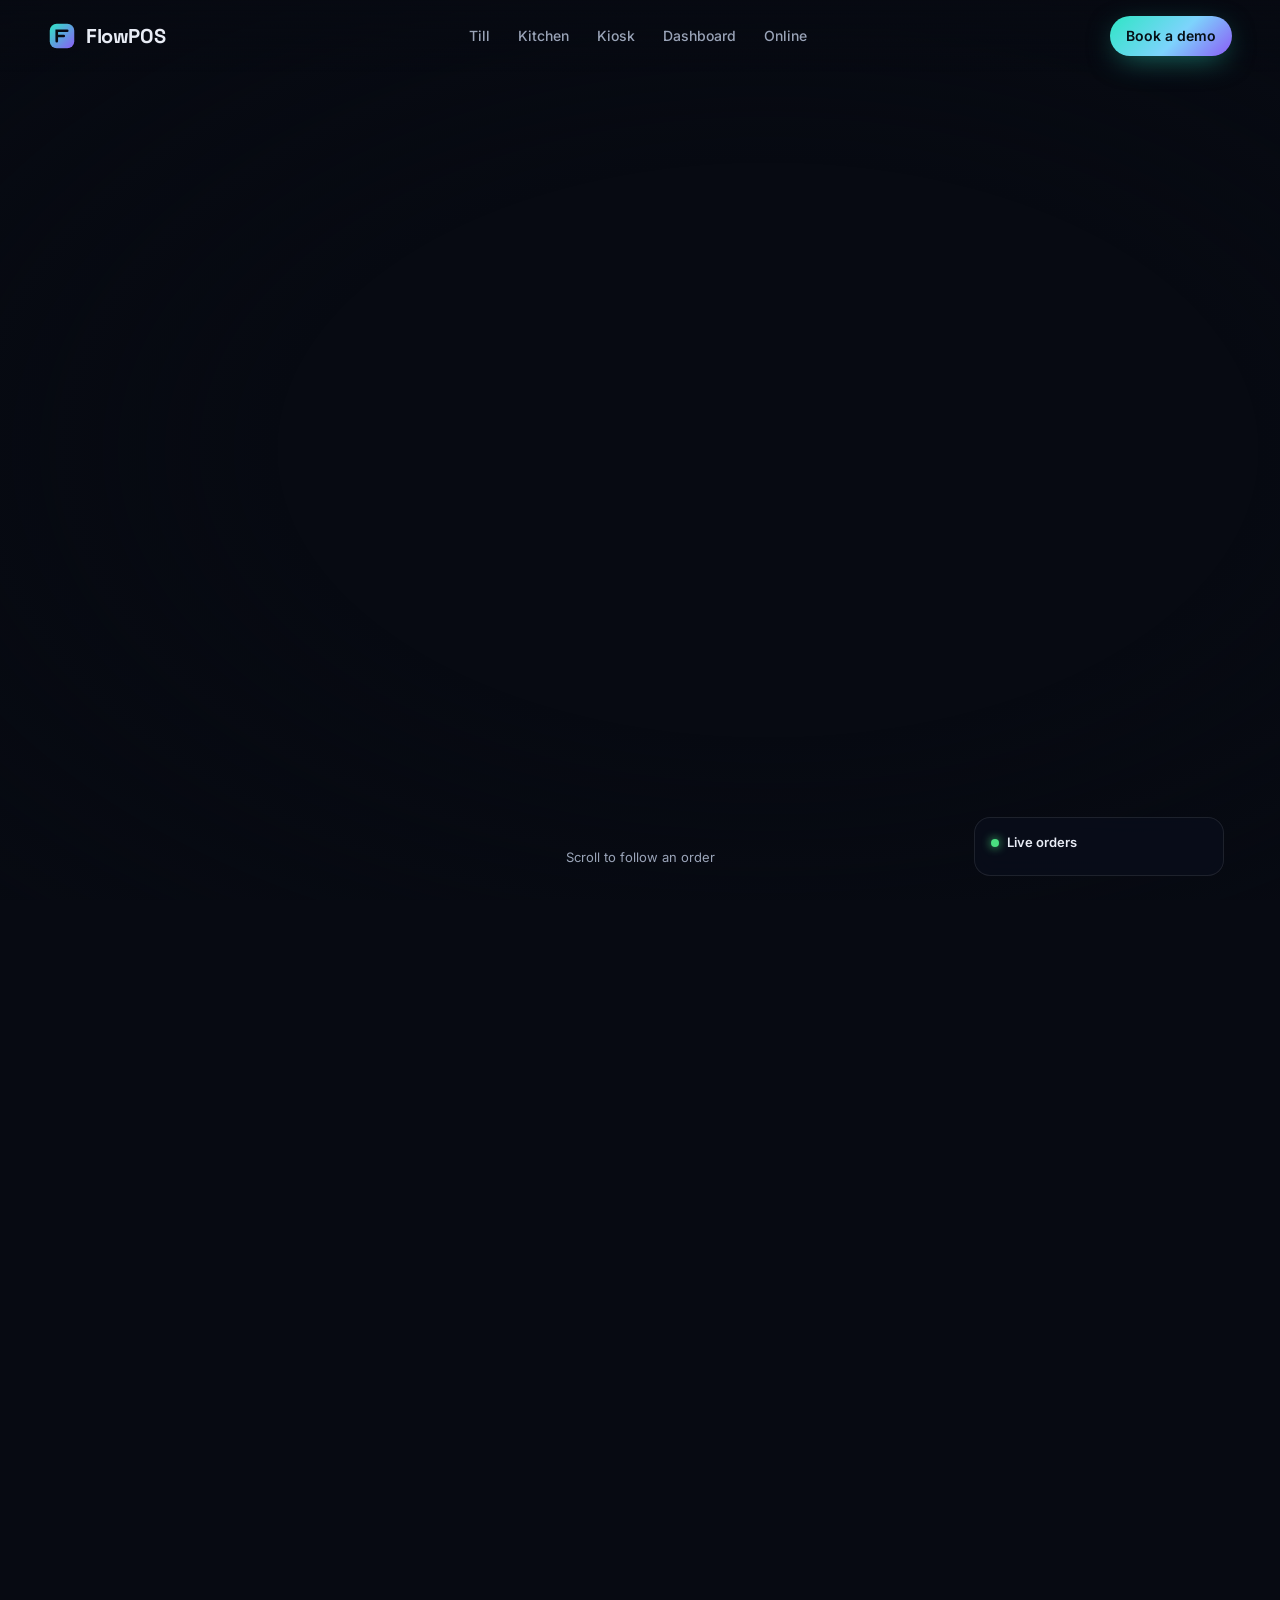
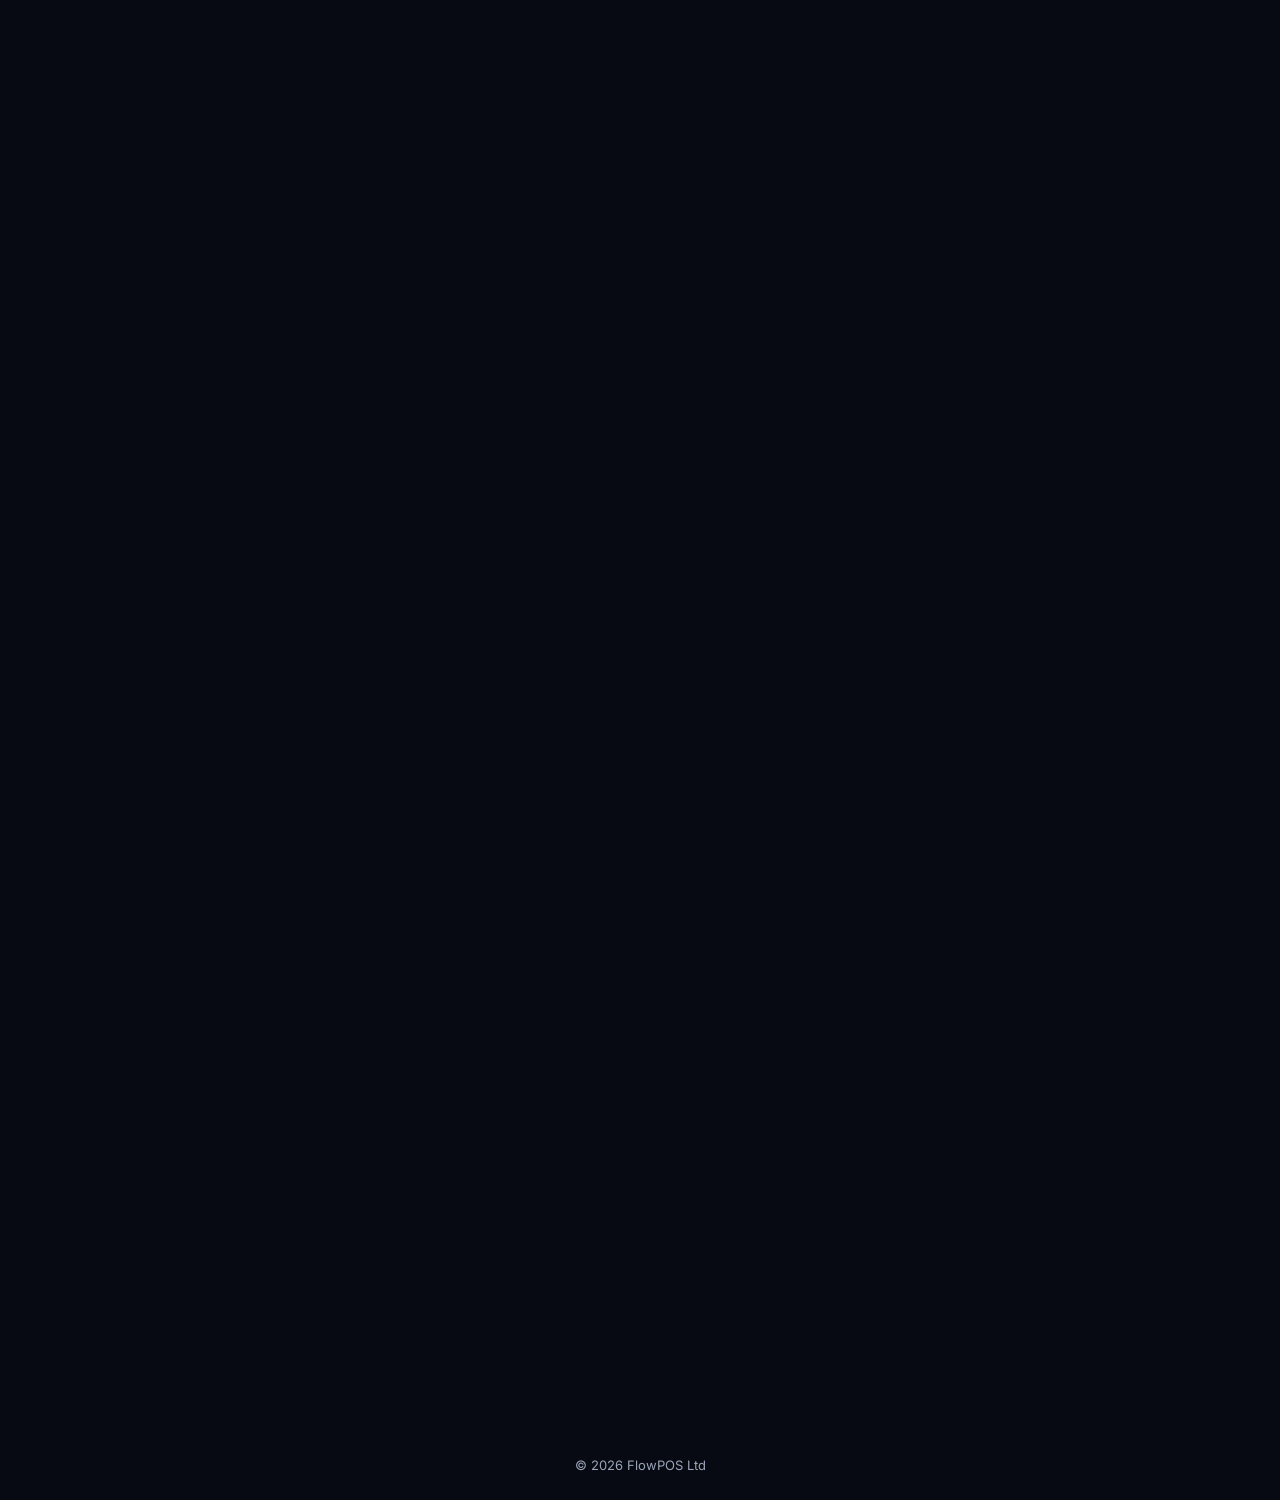
==== index.html @ fb699393 "Add 3D landing page showing how FlowPOS connects till, kitchen, kiosk, dashboard and online store Co" ====
<!doctype html>
<html lang="en">
<head>
  <meta charset="utf-8" />
  <meta name="viewport" content="width=device-width, initial-scale=1" />
  <title>FlowPOS — One system for your whole business</title>
  <meta name="description" content="FlowPOS connects your till, card reader, kitchen screen, self-order kiosk, online store and dashboard — all live, all in one place." />
  <meta name="theme-color" content="#070a12" />
  <link rel="preconnect" href="https://fonts.googleapis.com" />
  <link rel="preconnect" href="https://fonts.gstatic.com" crossorigin />
  <link href="https://fonts.googleapis.com/css2?family=Inter:wght@400;500;600;700&family=Space+Grotesk:wght@500;600;700&display=swap" rel="stylesheet" />
  <link rel="stylesheet" href="styles.css" />
  <script type="importmap">
    { "imports": { "three": "./vendor/three.module.min.js" } }
  </script>
</head>
<body>
  <canvas id="scene" aria-hidden="true"></canvas>
  <div class="vignette" aria-hidden="true"></div>

  <header class="nav">
    <a class="brand" href="#top" aria-label="FlowPOS home">
      <svg viewBox="0 0 32 32" width="28" height="28" aria-hidden="true">
        <defs>
          <linearGradient id="lg" x1="0" y1="0" x2="1" y2="1">
            <stop offset="0" stop-color="#2ee6c5" /><stop offset="1" stop-color="#8b5cf6" />
          </linearGradient>
        </defs>
        <rect x="2" y="2" width="28" height="28" rx="8" fill="url(#lg)" />
        <path d="M10 22V10h12M10 16h8" stroke="#070a12" stroke-width="3" stroke-linecap="round" fill="none" />
      </svg>
      <span>FlowPOS</span>
    </a>
    <nav class="links" aria-label="Main">
      <a href="#till">Till</a>
      <a href="#kitchen">Kitchen</a>
      <a href="#kiosk">Kiosk</a>
      <a href="#dashboard">Dashboard</a>
      <a href="#online">Online</a>
    </nav>
    <a class="btn btn-small" href="#contact">Book a demo</a>
  </header>

  <nav class="dots" aria-label="Sections"></nav>

  <main id="top">
    <section class="panel hero" data-shot="hero" data-label="Overview">
      <div class="card bare">
        <p class="eyebrow">Point of sale · Kitchen · Kiosk · Online</p>
        <h1>One system.<br /><span class="grad">Every till, kitchen and checkout.</span></h1>
        <p class="lead">FlowPOS links your till, card reader, kitchen screen, self-order kiosk, online store and dashboard. An order placed anywhere shows up everywhere — live.</p>
        <div class="actions">
          <a class="btn" href="#contact">Book a demo</a>
          <a class="btn btn-ghost" href="#till">See how it works ↓</a>
        </div>
      </div>
      <p class="scroll-hint" aria-hidden="true">Scroll to follow an order</p>
    </section>

    <section class="panel" id="till" data-shot="till" data-label="Till">
      <div class="card">
        <p class="step"><span>01</span> Till &amp; card reader</p>
        <h2>Take orders and payments in seconds</h2>
        <p>Staff tap items, seat the order on a table and take payment on the linked card reader. One tap sends it to the kitchen.</p>
        <ul>
          <li>Fast, touch-first till screen</li>
          <li>Tables and sections for each location</li>
          <li>Card payments on a connected terminal</li>
        </ul>
      </div>
    </section>

    <section class="panel" id="kitchen" data-shot="kds" data-label="Kitchen">
      <div class="card">
        <p class="step"><span>02</span> Kitchen display</p>
        <h2>Orders land in the kitchen instantly</h2>
        <p>Every order — from the till, the kiosk or your website — appears on the kitchen screen in real time, with a timer so nothing is forgotten.</p>
        <ul>
          <li>One queue for every channel</li>
          <li>Colour timers show what is waiting too long</li>
          <li>Guaranteed delivery: screens catch up after Wi‑Fi drops</li>
        </ul>
      </div>
    </section>

    <section class="panel" id="kiosk" data-shot="kiosk" data-label="Kiosk">
      <div class="card">
        <p class="step"><span>03</span> Self-order kiosk</p>
        <h2>Let customers order for themselves</h2>
        <p>Shorter queues and bigger baskets. The kiosk uses the same menu, prices and stock as your till — change it once, it updates everywhere.</p>
        <ul>
          <li>Same products as the till</li>
          <li>Customers pay at the kiosk</li>
          <li>Orders go straight to the kitchen</li>
        </ul>
      </div>
    </section>

    <section class="panel" id="dashboard" data-shot="dashboard" data-label="Dashboard">
      <div class="card">
        <p class="step"><span>04</span> Business dashboard</p>
        <h2>See your business live, from anywhere</h2>
        <p>Sales, orders and payments update the moment they happen. Manage products, stock, customers and staff for every location in one place.</p>
        <ul>
          <li>Live sales and orders</li>
          <li>Products, inventory and customers</li>
          <li>Many locations, roles and permissions</li>
        </ul>
      </div>
    </section>

    <section class="panel" id="online" data-shot="store" data-label="Online">
      <div class="card">
        <p class="step"><span>05</span> Online store</p>
        <h2>Sell online with the same menu and stock</h2>
        <p>Launch your own branded storefront. Online orders flow into the same kitchen and dashboard as in-store sales — no extra tablets, no copying orders.</p>
        <ul>
          <li>Your brand, your theme</li>
          <li>Shared products, stock and customers</li>
          <li>Order online, collect or deliver</li>
        </ul>
      </div>
    </section>

    <section class="panel cta" id="contact" data-shot="cta" data-label="Get started">
      <div class="card bare center">
        <h2>Run your whole business<br /><span class="grad">from one place.</span></h2>
        <p class="lead">Till, kitchen, kiosk, online and reporting — connected from day one.</p>
        <div class="actions center">
          <a class="btn" href="mailto:hello@flowpos.co.uk?subject=FlowPOS%20demo">Book a demo</a>
          <a class="btn btn-ghost" href="#top">Back to top ↑</a>
        </div>
      </div>
      <footer class="footer">© <span id="year"></span> FlowPOS Ltd</footer>
    </section>
  </main>

  <aside class="live" aria-hidden="true">
    <p class="live-title"><i></i> Live orders</p>
    <ul id="feed"></ul>
  </aside>

  <script>document.getElementById('year').textContent = new Date().getFullYear();</script>
  <script type="module" src="main.js"></script>
</body>
</html>
---- styles.css ----
:root {
  --bg: #070a12;
  --text: #e8ecf5;
  --muted: #9aa4b8;
  --teal: #2ee6c5;
  --purple: #8b5cf6;
  --pink: #f472b6;
  --card: rgba(11, 16, 30, 0.62);
  --line: rgba(255, 255, 255, 0.09);
  --gutter: 16px;
}

* { box-sizing: border-box; }
html { scroll-behavior: smooth; }
@media (prefers-reduced-motion: reduce) { html { scroll-behavior: auto; } }

body {
  margin: 0;
  background: var(--bg);
  color: var(--text);
  font: 400 16px/1.6 Inter, system-ui, -apple-system, Segoe UI, Roboto, sans-serif;
  -webkit-font-smoothing: antialiased;
  overflow-x: hidden;
}

#scene {
  position: fixed;
  inset: 0;
  width: 100vw;
  height: 100vh;
  display: block;
  z-index: 0;
}
.vignette {
  position: fixed;
  inset: 0;
  pointer-events: none;
  z-index: 1;
  background: radial-gradient(ellipse at 60% 50%, transparent 45%, rgba(7, 10, 18, 0.75) 100%);
}
body.no-webgl #scene { display: none; }
body.no-webgl {
  background:
    radial-gradient(circle at 70% 30%, rgba(139, 92, 246, 0.25), transparent 50%),
    radial-gradient(circle at 30% 70%, rgba(46, 230, 197, 0.18), transparent 50%),
    var(--bg);
  background-attachment: fixed;
}

/* ---------- Nav ---------- */
.nav {
  position: fixed;
  top: 0; left: 0; right: 0;
  z-index: 10;
  display: flex;
  align-items: center;
  justify-content: space-between;
  gap: 16px;
  padding: 16px clamp(var(--gutter), 4vw, 48px);
  background: linear-gradient(to bottom, rgba(7, 10, 18, 0.85), transparent);
}
.brand {
  display: flex; align-items: center; gap: 10px;
  color: var(--text); text-decoration: none;
  font: 700 20px/1 "Space Grotesk", Inter, sans-serif;
  letter-spacing: -0.02em;
}
.links { display: flex; gap: 28px; }
.links a {
  color: var(--muted); text-decoration: none; font-size: 14px; font-weight: 500;
  transition: color 0.2s;
}
.links a:hover { color: var(--text); }

/* ---------- Buttons ---------- */
.btn {
  display: inline-flex; align-items: center; justify-content: center;
  padding: 13px 22px;
  border-radius: 999px;
  font-weight: 600; font-size: 15px;
  text-decoration: none;
  color: #061016;
  background: linear-gradient(135deg, var(--teal), #7dd3fc 55%, var(--purple));
  box-shadow: 0 8px 30px -8px rgba(46, 230, 197, 0.55);
  transition: transform 0.2s, box-shadow 0.2s;
}
.btn:hover { transform: translateY(-1px); box-shadow: 0 12px 36px -8px rgba(46, 230, 197, 0.75); }
.btn-small { padding: 9px 16px; font-size: 14px; }
.btn-ghost {
  color: var(--text);
  background: rgba(255, 255, 255, 0.04);
  border: 1px solid var(--line);
  box-shadow: none;
}
.btn-ghost:hover { background: rgba(255, 255, 255, 0.08); box-shadow: none; }

/* ---------- Sections ---------- */
main { position: relative; z-index: 2; }
.panel {
  min-height: 100vh;
  display: flex;
  align-items: center;
  padding: 96px clamp(var(--gutter), 6vw, 96px);
  position: relative;
}
.card {
  max-width: 460px;
  padding: 32px;
  border-radius: 22px;
  background: var(--card);
  border: 1px solid var(--line);
  backdrop-filter: blur(14px);
  -webkit-backdrop-filter: blur(14px);
  opacity: 0;
  transform: translateY(24px);
  transition: opacity 0.7s ease, transform 0.7s ease;
}
.panel.in .card { opacity: 1; transform: none; }
.card.bare { background: none; border: 0; backdrop-filter: none; -webkit-backdrop-filter: none; padding: 0; max-width: 620px; }
.card.center { text-align: center; margin: 0 auto; }

h1, h2 {
  font-family: "Space Grotesk", Inter, sans-serif;
  letter-spacing: -0.03em;
  line-height: 1.05;
  margin: 0 0 18px;
}
h1 { font-size: clamp(40px, 6.2vw, 76px); }
h2 { font-size: clamp(28px, 3.4vw, 40px); }
.grad {
  background: linear-gradient(120deg, var(--teal), #7dd3fc 45%, var(--purple) 80%, var(--pink));
  -webkit-background-clip: text; background-clip: text; color: transparent;
}
.eyebrow {
  display: inline-block;
  margin: 0 0 20px;
  padding: 6px 12px;
  border: 1px solid var(--line);
  border-radius: 999px;
  font-size: 13px; color: var(--muted);
  background: rgba(255, 255, 255, 0.03);
}
.lead { font-size: 18px; color: #c3cad8; max-width: 540px; }
.card.center .lead { margin-left: auto; margin-right: auto; }
.card p { color: #c3cad8; }
.actions { display: flex; flex-wrap: wrap; gap: 12px; margin-top: 28px; }
.actions.center { justify-content: center; }

.step {
  display: flex; align-items: center; gap: 10px;
  margin: 0 0 12px;
  font-size: 13px; font-weight: 600; letter-spacing: 0.06em; text-transform: uppercase;
  color: var(--teal) !important;
}
.step span {
  display: inline-grid; place-items: center;
  width: 28px; height: 28px; border-radius: 8px;
  background: rgba(46, 230, 197, 0.12);
  border: 1px solid rgba(46, 230, 197, 0.35);
  font-size: 12px;
}
.card ul { list-style: none; padding: 0; margin: 20px 0 0; display: grid; gap: 10px; }
.card li {
  position: relative; padding-left: 28px; font-size: 15px; color: var(--text);
}
.card li::before {
  content: ""; position: absolute; left: 0; top: 4px;
  width: 16px; height: 16px; border-radius: 50%;
  background: radial-gradient(circle, var(--teal) 30%, rgba(46, 230, 197, 0.15) 32%);
}

.scroll-hint {
  position: absolute; bottom: 32px; left: 50%; transform: translateX(-50%);
  margin: 0; font-size: 13px; color: var(--muted);
  animation: bob 2.4s ease-in-out infinite;
}
@keyframes bob { 50% { transform: translate(-50%, 6px); } }

.cta { flex-direction: column; justify-content: flex-start; padding-top: 16vh; }
.footer {
  position: absolute; bottom: 24px; left: 0; right: 0;
  text-align: center; font-size: 13px; color: var(--muted);
}

/* ---------- Section dots ---------- */
.dots {
  position: fixed; right: 24px; top: 50%; transform: translateY(-50%);
  z-index: 10; display: grid; gap: 14px;
}
.dots a {
  display: block; width: 10px; height: 10px; border-radius: 50%;
  background: rgba(255, 255, 255, 0.2);
  transition: background 0.3s, transform 0.3s;
}
.dots a.active { background: var(--teal); transform: scale(1.4); box-shadow: 0 0 12px var(--teal); }

/* ---------- Live feed ---------- */
.live {
  position: fixed; right: 56px; bottom: 24px; z-index: 5;
  width: 250px;
  padding: 14px 16px;
  border-radius: 16px;
  background: var(--card);
  border: 1px solid var(--line);
  backdrop-filter: blur(12px);
  -webkit-backdrop-filter: blur(12px);
  font-size: 13px;
}
.live-title { margin: 0 0 8px; display: flex; align-items: center; gap: 8px; font-weight: 600; }
.live-title i {
  width: 8px; height: 8px; border-radius: 50%; background: #4ade80;
  box-shadow: 0 0 10px #4ade80; animation: pulse 1.6s infinite;
}
@keyframes pulse { 50% { opacity: 0.35; } }
#feed { list-style: none; margin: 0; padding: 0; display: grid; gap: 6px; }
#feed li {
  display: flex; justify-content: space-between; gap: 8px;
  color: var(--muted);
  animation: slidein 0.4s ease;
}
#feed li b { color: var(--text); font-weight: 600; }
#feed li em { font-style: normal; color: var(--text); }
@keyframes slidein { from { opacity: 0; transform: translateY(-6px); } }

/* ---------- Mobile ---------- */
@media (max-width: 860px) {
  .links { display: none; }
  .dots { right: 10px; gap: 10px; }
  .dots a { width: 8px; height: 8px; }
  .live { display: none; }
  .panel {
    align-items: flex-end;
    padding: 88px var(--gutter) 48px;
  }
  .panel.hero { align-items: flex-start; padding-top: 110px; }
  .panel.cta { align-items: center; }
  .card { max-width: none; width: 100%; padding: 22px; }
  .card.bare { padding: 0; }
  .card ul { margin-top: 14px; gap: 8px; }
  .lead { font-size: 16px; }
  .scroll-hint { bottom: 20px; }
}
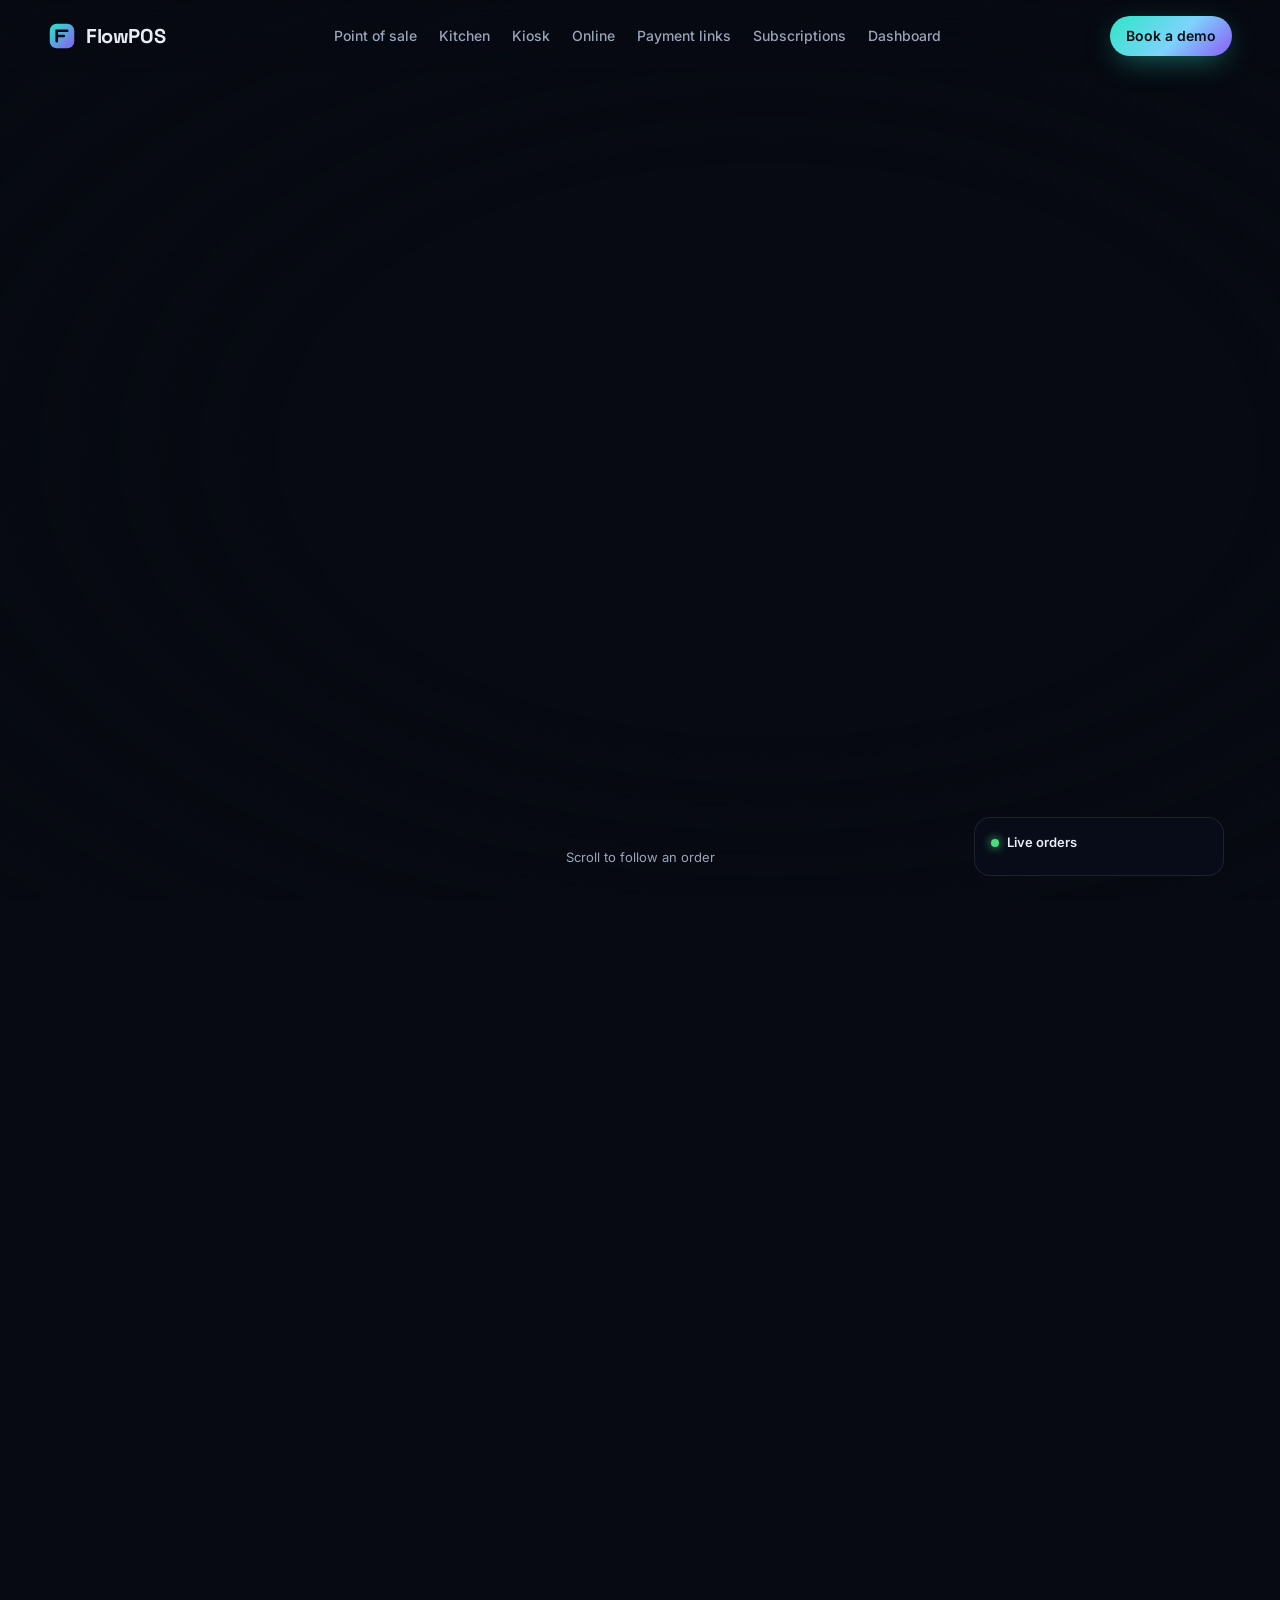
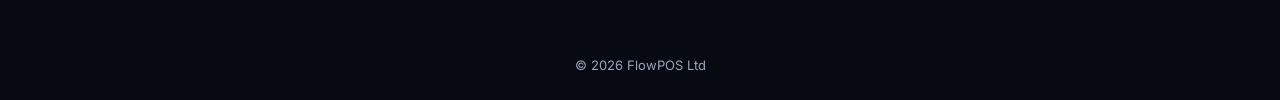
==== commit 449019d0: "Add payment links and subscriptions to landing page, rename Till to Point of sale - Two new 3D devic" ====
--- a/index.html
+++ b/index.html
@@ -32,11 +32,13 @@
       <span>FlowPOS</span>
     </a>
     <nav class="links" aria-label="Main">
-      <a href="#till">Till</a>
+      <a href="#pos">Point of sale</a>
       <a href="#kitchen">Kitchen</a>
       <a href="#kiosk">Kiosk</a>
+      <a href="#online">Online</a>
+      <a href="#payment-links">Payment links</a>
+      <a href="#subscriptions">Subscriptions</a>
       <a href="#dashboard">Dashboard</a>
-      <a href="#online">Online</a>
     </nav>
     <a class="btn btn-small" href="#contact">Book a demo</a>
   </header>
@@ -46,24 +48,24 @@
   <main id="top">
     <section class="panel hero" data-shot="hero" data-label="Overview">
       <div class="card bare">
-        <p class="eyebrow">Point of sale · Kitchen · Kiosk · Online</p>
-        <h1>One system.<br /><span class="grad">Every till, kitchen and checkout.</span></h1>
-        <p class="lead">FlowPOS links your till, card reader, kitchen screen, self-order kiosk, online store and dashboard. An order placed anywhere shows up everywhere — live.</p>
+        <p class="eyebrow">Point of sale · Kitchen · Kiosk · Online · Payments</p>
+        <h1>One system.<br /><span class="grad">Every sale, kitchen and payment.</span></h1>
+        <p class="lead">FlowPOS links your point of sale, card reader, kitchen screen, self-order kiosk, online store, payment links and subscriptions. A sale made anywhere shows up everywhere — live.</p>
         <div class="actions">
           <a class="btn" href="#contact">Book a demo</a>
-          <a class="btn btn-ghost" href="#till">See how it works ↓</a>
+          <a class="btn btn-ghost" href="#pos">See how it works ↓</a>
         </div>
       </div>
       <p class="scroll-hint" aria-hidden="true">Scroll to follow an order</p>
     </section>
 
-    <section class="panel" id="till" data-shot="till" data-label="Till">
+    <section class="panel" id="pos" data-shot="till" data-label="Point of sale">
       <div class="card">
-        <p class="step"><span>01</span> Till &amp; card reader</p>
+        <p class="step"><span>01</span> Point of sale &amp; card reader</p>
         <h2>Take orders and payments in seconds</h2>
         <p>Staff tap items, seat the order on a table and take payment on the linked card reader. One tap sends it to the kitchen.</p>
         <ul>
-          <li>Fast, touch-first till screen</li>
+          <li>Fast, touch-first point of sale screen</li>
           <li>Tables and sections for each location</li>
           <li>Card payments on a connected terminal</li>
         </ul>
@@ -74,7 +76,7 @@
       <div class="card">
         <p class="step"><span>02</span> Kitchen display</p>
         <h2>Orders land in the kitchen instantly</h2>
-        <p>Every order — from the till, the kiosk or your website — appears on the kitchen screen in real time, with a timer so nothing is forgotten.</p>
+        <p>Every order — from the point of sale, the kiosk or your website — appears on the kitchen screen in real time, with a timer so nothing is forgotten.</p>
         <ul>
           <li>One queue for every channel</li>
           <li>Colour timers show what is waiting too long</li>
@@ -87,31 +89,18 @@
       <div class="card">
         <p class="step"><span>03</span> Self-order kiosk</p>
         <h2>Let customers order for themselves</h2>
-        <p>Shorter queues and bigger baskets. The kiosk uses the same menu, prices and stock as your till — change it once, it updates everywhere.</p>
+        <p>Shorter queues and bigger baskets. The kiosk uses the same menu, prices and stock as your point of sale — change it once, it updates everywhere.</p>
         <ul>
-          <li>Same products as the till</li>
+          <li>Same products as the point of sale</li>
           <li>Customers pay at the kiosk</li>
           <li>Orders go straight to the kitchen</li>
         </ul>
       </div>
     </section>
 
-    <section class="panel" id="dashboard" data-shot="dashboard" data-label="Dashboard">
-      <div class="card">
-        <p class="step"><span>04</span> Business dashboard</p>
-        <h2>See your business live, from anywhere</h2>
-        <p>Sales, orders and payments update the moment they happen. Manage products, stock, customers and staff for every location in one place.</p>
-        <ul>
-          <li>Live sales and orders</li>
-          <li>Products, inventory and customers</li>
-          <li>Many locations, roles and permissions</li>
-        </ul>
-      </div>
-    </section>
-
     <section class="panel" id="online" data-shot="store" data-label="Online">
       <div class="card">
-        <p class="step"><span>05</span> Online store</p>
+        <p class="step"><span>04</span> Online store</p>
         <h2>Sell online with the same menu and stock</h2>
         <p>Launch your own branded storefront. Online orders flow into the same kitchen and dashboard as in-store sales — no extra tablets, no copying orders.</p>
         <ul>
@@ -122,10 +111,49 @@
       </div>
     </section>
 
+    <section class="panel" id="payment-links" data-shot="paylink" data-label="Payment links">
+      <div class="card">
+        <p class="step"><span>05</span> Payment links</p>
+        <h2>Get paid without a card machine</h2>
+        <p>Email a customer a secure payment link for a deposit, an invoice or a custom order. They tap Pay Now and the money shows up in your dashboard.</p>
+        <ul>
+          <li>Any amount, sent in seconds</li>
+          <li>A secure, one-off link for each payment</li>
+          <li>See when it is paid, live</li>
+        </ul>
+      </div>
+    </section>
+
+    <section class="panel" id="subscriptions" data-shot="subs" data-label="Subscriptions">
+      <div class="card">
+        <p class="step"><span>06</span> Subscriptions</p>
+        <h2>Turn regulars into steady income</h2>
+        <p>Sell plans like a coffee club, a lunch pass or a weekly bakery box. Customers are charged automatically, and every renewal appears live.</p>
+        <ul>
+          <li>Weekly, monthly or yearly plans</li>
+          <li>Automatic card payments</li>
+          <li>See active members and renewals</li>
+        </ul>
+      </div>
+    </section>
+
+    <section class="panel" id="dashboard" data-shot="dashboard" data-label="Dashboard">
+      <div class="card">
+        <p class="step"><span>07</span> Business dashboard</p>
+        <h2>See your business live, from anywhere</h2>
+        <p>Sales, orders, payment links and subscriptions update the moment they happen. Manage products, stock, customers and staff for every location in one place.</p>
+        <ul>
+          <li>Live sales and orders</li>
+          <li>Products, inventory and customers</li>
+          <li>Many locations, roles and permissions</li>
+        </ul>
+      </div>
+    </section>
+
     <section class="panel cta" id="contact" data-shot="cta" data-label="Get started">
       <div class="card bare center">
         <h2>Run your whole business<br /><span class="grad">from one place.</span></h2>
-        <p class="lead">Till, kitchen, kiosk, online and reporting — connected from day one.</p>
+        <p class="lead">Point of sale, kitchen, kiosk, online, payments and reporting — connected from day one.</p>
         <div class="actions center">
           <a class="btn" href="mailto:hello@flowpos.co.uk?subject=FlowPOS%20demo">Book a demo</a>
           <a class="btn btn-ghost" href="#top">Back to top ↑</a>
--- a/styles.css
+++ b/styles.css
@@ -65,7 +65,7 @@
   font: 700 20px/1 "Space Grotesk", Inter, sans-serif;
   letter-spacing: -0.02em;
 }
-.links { display: flex; gap: 28px; }
+.links { display: flex; gap: 22px; }
 .links a {
   color: var(--muted); text-decoration: none; font-size: 14px; font-weight: 500;
   transition: color 0.2s;
@@ -125,7 +125,7 @@
   line-height: 1.05;
   margin: 0 0 18px;
 }
-h1 { font-size: clamp(40px, 6.2vw, 76px); }
+h1 { font-size: clamp(40px, 5.2vw, 66px); }
 h2 { font-size: clamp(28px, 3.4vw, 40px); }
 .grad {
   background: linear-gradient(120deg, var(--teal), #7dd3fc 45%, var(--purple) 80%, var(--pink));
@@ -223,6 +223,9 @@
 @keyframes slidein { from { opacity: 0; transform: translateY(-6px); } }
 
 /* ---------- Mobile ---------- */
+@media (max-width: 1180px) {
+  .links { display: none; }
+}
 @media (max-width: 860px) {
   .links { display: none; }
   .dots { right: 10px; gap: 10px; }
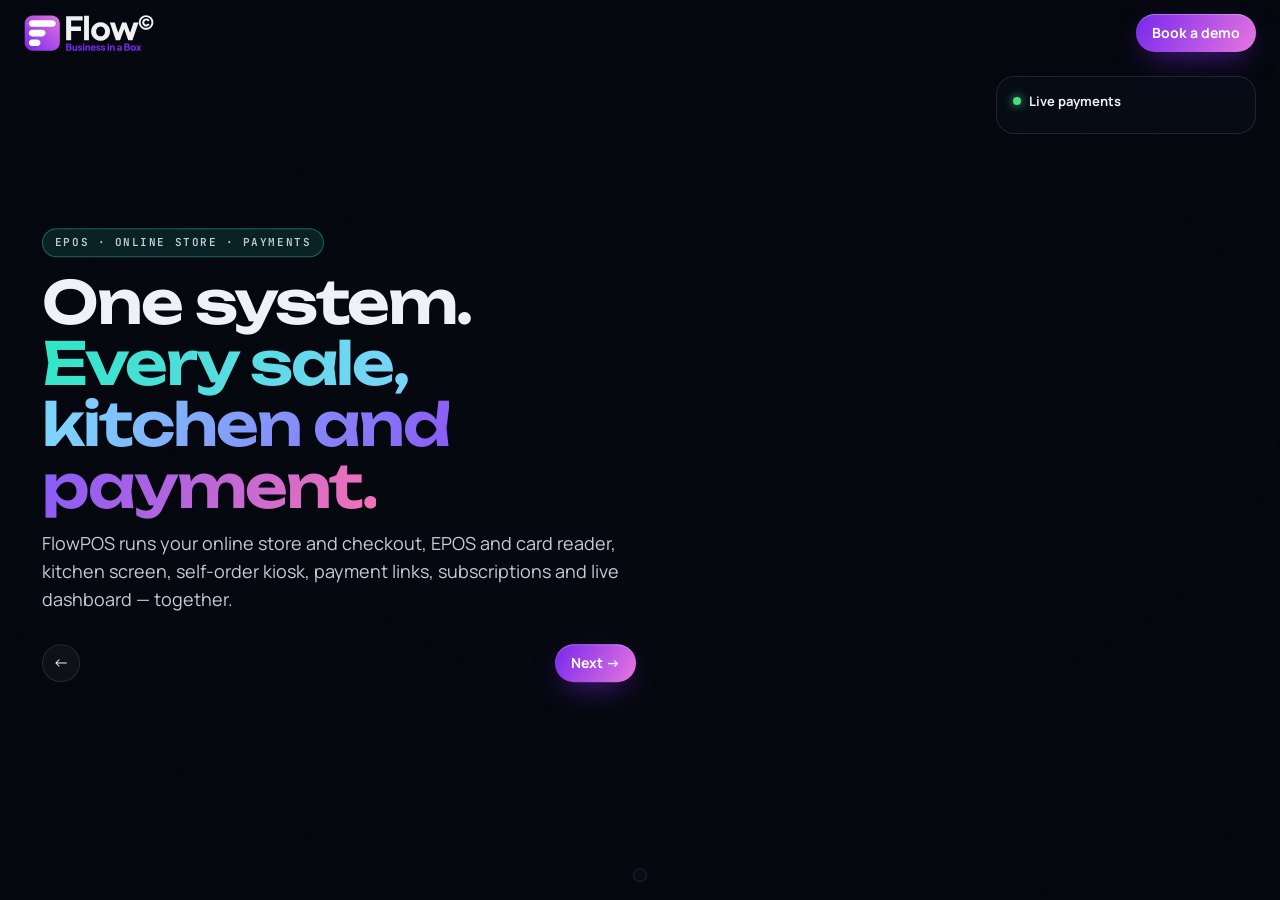
==== commit 1faea707: "Turn landing page into an interactive FlowPOS tour - Guided 9-stage tour with stage bar, Next/Back, " ====
--- a/index.html
+++ b/index.html
@@ -2,16 +2,24 @@
 <html lang="en">
 <head>
   <meta charset="utf-8" />
-  <meta name="viewport" content="width=device-width, initial-scale=1" />
-  <title>FlowPOS — One system for your whole business</title>
-  <meta name="description" content="FlowPOS connects your till, card reader, kitchen screen, self-order kiosk, online store and dashboard — all live, all in one place." />
-  <meta name="theme-color" content="#070a12" />
+  <meta name="viewport" content="width=device-width, initial-scale=1, viewport-fit=cover" />
+  <title>FlowPOS — EPOS, online store and payments in one system</title>
+  <meta name="description" content="Take the FlowPOS tour: online store and checkout, kitchen display, EPOS and card reader, self-order kiosk, payment links, subscriptions and a live dashboard — all in one system." />
+  <meta name="theme-color" content="#06080f" />
+  <link rel="icon" href="favicon.ico" sizes="32x32" />
+  <link rel="icon" href="favicon.svg" type="image/svg+xml" />
+  <link rel="apple-touch-icon" href="apple-touch-icon.png" />
   <link rel="preconnect" href="https://fonts.googleapis.com" />
   <link rel="preconnect" href="https://fonts.gstatic.com" crossorigin />
-  <link href="https://fonts.googleapis.com/css2?family=Inter:wght@400;500;600;700&family=Space+Grotesk:wght@500;600;700&display=swap" rel="stylesheet" />
+  <link href="https://fonts.googleapis.com/css2?family=Inter:wght@400;500;600;700&family=JetBrains+Mono:wght@500;600&family=Manrope:wght@400;500;600;700;800&family=Unbounded:wght@500;600;700&display=swap" rel="stylesheet" />
   <link rel="stylesheet" href="styles.css" />
   <script type="importmap">
-    { "imports": { "three": "./vendor/three.module.min.js" } }
+    {
+      "imports": {
+        "three": "./vendor/three.module.min.js",
+        "three/addons/": "./vendor/addons/"
+      }
+    }
   </script>
 </head>
 <body>
@@ -19,156 +27,33 @@
   <div class="vignette" aria-hidden="true"></div>
 
   <header class="nav">
-    <a class="brand" href="#top" aria-label="FlowPOS home">
-      <svg viewBox="0 0 32 32" width="28" height="28" aria-hidden="true">
-        <defs>
-          <linearGradient id="lg" x1="0" y1="0" x2="1" y2="1">
-            <stop offset="0" stop-color="#2ee6c5" /><stop offset="1" stop-color="#8b5cf6" />
-          </linearGradient>
-        </defs>
-        <rect x="2" y="2" width="28" height="28" rx="8" fill="url(#lg)" />
-        <path d="M10 22V10h12M10 16h8" stroke="#070a12" stroke-width="3" stroke-linecap="round" fill="none" />
-      </svg>
-      <span>FlowPOS</span>
+    <a class="brand" href="#intro" aria-label="Flow — back to start">
+      <img src="assets/flow-logo-light.svg" alt="Flow — Business in a Box" width="134" height="37" />
     </a>
-    <nav class="links" aria-label="Main">
-      <a href="#pos">Point of sale</a>
-      <a href="#kitchen">Kitchen</a>
-      <a href="#kiosk">Kiosk</a>
-      <a href="#online">Online</a>
-      <a href="#payment-links">Payment links</a>
-      <a href="#subscriptions">Subscriptions</a>
-      <a href="#dashboard">Dashboard</a>
-    </nav>
-    <a class="btn btn-small" href="#contact">Book a demo</a>
+    <a class="btn small" href="mailto:hello@flowpos.co.uk?subject=FlowPOS%20demo">Book a demo</a>
   </header>
 
-  <nav class="dots" aria-label="Sections"></nav>
-
-  <main id="top">
-    <section class="panel hero" data-shot="hero" data-label="Overview">
-      <div class="card bare">
-        <p class="eyebrow">Point of sale · Kitchen · Kiosk · Online · Payments</p>
-        <h1>One system.<br /><span class="grad">Every sale, kitchen and payment.</span></h1>
-        <p class="lead">FlowPOS links your point of sale, card reader, kitchen screen, self-order kiosk, online store, payment links and subscriptions. A sale made anywhere shows up everywhere — live.</p>
-        <div class="actions">
-          <a class="btn" href="#contact">Book a demo</a>
-          <a class="btn btn-ghost" href="#pos">See how it works ↓</a>
-        </div>
-      </div>
-      <p class="scroll-hint" aria-hidden="true">Scroll to follow an order</p>
-    </section>
-
-    <section class="panel" id="pos" data-shot="till" data-label="Point of sale">
-      <div class="card">
-        <p class="step"><span>01</span> Point of sale &amp; card reader</p>
-        <h2>Take orders and payments in seconds</h2>
-        <p>Staff tap items, seat the order on a table and take payment on the linked card reader. One tap sends it to the kitchen.</p>
-        <ul>
-          <li>Fast, touch-first point of sale screen</li>
-          <li>Tables and sections for each location</li>
-          <li>Card payments on a connected terminal</li>
-        </ul>
-      </div>
-    </section>
-
-    <section class="panel" id="kitchen" data-shot="kds" data-label="Kitchen">
-      <div class="card">
-        <p class="step"><span>02</span> Kitchen display</p>
-        <h2>Orders land in the kitchen instantly</h2>
-        <p>Every order — from the point of sale, the kiosk or your website — appears on the kitchen screen in real time, with a timer so nothing is forgotten.</p>
-        <ul>
-          <li>One queue for every channel</li>
-          <li>Colour timers show what is waiting too long</li>
-          <li>Guaranteed delivery: screens catch up after Wi‑Fi drops</li>
-        </ul>
-      </div>
-    </section>
-
-    <section class="panel" id="kiosk" data-shot="kiosk" data-label="Kiosk">
-      <div class="card">
-        <p class="step"><span>03</span> Self-order kiosk</p>
-        <h2>Let customers order for themselves</h2>
-        <p>Shorter queues and bigger baskets. The kiosk uses the same menu, prices and stock as your point of sale — change it once, it updates everywhere.</p>
-        <ul>
-          <li>Same products as the point of sale</li>
-          <li>Customers pay at the kiosk</li>
-          <li>Orders go straight to the kitchen</li>
-        </ul>
-      </div>
-    </section>
-
-    <section class="panel" id="online" data-shot="store" data-label="Online">
-      <div class="card">
-        <p class="step"><span>04</span> Online store</p>
-        <h2>Sell online with the same menu and stock</h2>
-        <p>Launch your own branded storefront. Online orders flow into the same kitchen and dashboard as in-store sales — no extra tablets, no copying orders.</p>
-        <ul>
-          <li>Your brand, your theme</li>
-          <li>Shared products, stock and customers</li>
-          <li>Order online, collect or deliver</li>
-        </ul>
-      </div>
-    </section>
-
-    <section class="panel" id="payment-links" data-shot="paylink" data-label="Payment links">
-      <div class="card">
-        <p class="step"><span>05</span> Payment links</p>
-        <h2>Get paid without a card machine</h2>
-        <p>Email a customer a secure payment link for a deposit, an invoice or a custom order. They tap Pay Now and the money shows up in your dashboard.</p>
-        <ul>
-          <li>Any amount, sent in seconds</li>
-          <li>A secure, one-off link for each payment</li>
-          <li>See when it is paid, live</li>
-        </ul>
-      </div>
-    </section>
-
-    <section class="panel" id="subscriptions" data-shot="subs" data-label="Subscriptions">
-      <div class="card">
-        <p class="step"><span>06</span> Subscriptions</p>
-        <h2>Turn regulars into steady income</h2>
-        <p>Sell plans like a coffee club, a lunch pass or a weekly bakery box. Customers are charged automatically, and every renewal appears live.</p>
-        <ul>
-          <li>Weekly, monthly or yearly plans</li>
-          <li>Automatic card payments</li>
-          <li>See active members and renewals</li>
-        </ul>
-      </div>
-    </section>
-
-    <section class="panel" id="dashboard" data-shot="dashboard" data-label="Dashboard">
-      <div class="card">
-        <p class="step"><span>07</span> Business dashboard</p>
-        <h2>See your business live, from anywhere</h2>
-        <p>Sales, orders, payment links and subscriptions update the moment they happen. Manage products, stock, customers and staff for every location in one place.</p>
-        <ul>
-          <li>Live sales and orders</li>
-          <li>Products, inventory and customers</li>
-          <li>Many locations, roles and permissions</li>
-        </ul>
-      </div>
-    </section>
-
-    <section class="panel cta" id="contact" data-shot="cta" data-label="Get started">
-      <div class="card bare center">
-        <h2>Run your whole business<br /><span class="grad">from one place.</span></h2>
-        <p class="lead">Point of sale, kitchen, kiosk, online, payments and reporting — connected from day one.</p>
-        <div class="actions center">
-          <a class="btn" href="mailto:hello@flowpos.co.uk?subject=FlowPOS%20demo">Book a demo</a>
-          <a class="btn btn-ghost" href="#top">Back to top ↑</a>
-        </div>
-      </div>
-      <footer class="footer">© <span id="year"></span> FlowPOS Ltd</footer>
-    </section>
-  </main>
-
   <aside class="live" aria-hidden="true">
-    <p class="live-title"><i></i> Live orders</p>
+    <p class="live-title"><i></i> Live payments</p>
     <ul id="feed"></ul>
   </aside>
 
-  <script>document.getElementById('year').textContent = new Date().getFullYear();</script>
+  <main>
+    <section class="panel intro" id="panel" aria-label="Tour stage">
+      <div id="panelBody" aria-live="polite">
+        <p class="eyebrow">EPOS · Online store · Payments</p>
+        <h1>One system.<br /><span class="grad">Every sale, kitchen and payment.</span></h1>
+        <p class="lead">FlowPOS runs your online store and checkout, EPOS and card reader, kitchen screen, self-order kiosk, payment links, subscriptions and live dashboard — together.</p>
+      </div>
+      <div class="pnav">
+        <button id="prev" class="icon" type="button" aria-label="Previous stage">←</button>
+        <span id="count" class="mono"></span>
+        <button id="next" class="btn small" type="button">Next →</button>
+      </div>
+    </section>
+    <nav class="stages" id="stages" aria-label="Tour stages"></nav>
+  </main>
+
   <script type="module" src="main.js"></script>
 </body>
 </html>
--- a/styles.css
+++ b/styles.css
@@ -1,42 +1,51 @@
+/* Layout: full-screen 3D stage; a glass panel (left on desktop, bottom sheet on phones)
+   tells the story of the current stage; a chip bar switches stages. */
 :root {
-  --bg: #070a12;
-  --text: #e8ecf5;
-  --muted: #9aa4b8;
+  --bg: #06080f;
+  --ink: #eef1f8;
+  --soft: #c4cbdb;
+  --muted: #8b96ad;
   --teal: #2ee6c5;
-  --purple: #8b5cf6;
+  --violet: #8b5cf6;
   --pink: #f472b6;
-  --card: rgba(11, 16, 30, 0.62);
-  --line: rgba(255, 255, 255, 0.09);
-  --gutter: 16px;
+  --amber: #fbbf24;
+  --sky: #60a5fa;
+  --green: #4ade80;
+  --brand-1: #7728eb;
+  --brand-2: #e876e1;
+  --glass: rgba(9, 13, 26, 0.7);
+  --glass-2: rgba(255, 255, 255, 0.04);
+  --line: rgba(255, 255, 255, 0.1);
+  --display: "Unbounded", "Manrope", system-ui, sans-serif;
+  --body: "Manrope", system-ui, -apple-system, "Segoe UI", Roboto, sans-serif;
+  --mono: "JetBrains Mono", ui-monospace, SFMono-Regular, Menlo, monospace;
+  --sheet-h: 0px;
+  --gutter: max(16px, env(safe-area-inset-left, 0px));
+  --gutter-r: max(16px, env(safe-area-inset-right, 0px));
+  color-scheme: dark;
 }
 
 * { box-sizing: border-box; }
-html { scroll-behavior: smooth; }
-@media (prefers-reduced-motion: reduce) { html { scroll-behavior: auto; } }
-
+[hidden] { display: none !important; }
+html, body { height: 100%; }
 body {
   margin: 0;
+  overflow: hidden;
   background: var(--bg);
-  color: var(--text);
-  font: 400 16px/1.6 Inter, system-ui, -apple-system, Segoe UI, Roboto, sans-serif;
+  color: var(--ink);
+  font: 400 16px/1.55 var(--body);
   -webkit-font-smoothing: antialiased;
-  overflow-x: hidden;
-}
-
-#scene {
-  position: fixed;
-  inset: 0;
-  width: 100vw;
-  height: 100vh;
-  display: block;
-  z-index: 0;
-}
+  overscroll-behavior: none;
+}
+button { font: inherit; color: inherit; }
+:focus-visible { outline: 2px solid var(--teal); outline-offset: 3px; }
+
+#scene { position: fixed; inset: 0; width: 100vw; height: 100dvh; display: block; touch-action: pan-y; }
 .vignette {
-  position: fixed;
-  inset: 0;
-  pointer-events: none;
-  z-index: 1;
-  background: radial-gradient(ellipse at 60% 50%, transparent 45%, rgba(7, 10, 18, 0.75) 100%);
+  position: fixed; inset: 0; pointer-events: none;
+  background:
+    radial-gradient(ellipse 80% 70% at 60% 45%, transparent 50%, rgba(6, 8, 15, 0.8) 100%),
+    linear-gradient(to bottom, rgba(6, 8, 15, 0.7), transparent 14%);
 }
 body.no-webgl #scene { display: none; }
 body.no-webgl {
@@ -44,202 +53,295 @@
     radial-gradient(circle at 70% 30%, rgba(139, 92, 246, 0.25), transparent 50%),
     radial-gradient(circle at 30% 70%, rgba(46, 230, 197, 0.18), transparent 50%),
     var(--bg);
-  background-attachment: fixed;
-}
-
-/* ---------- Nav ---------- */
+}
+
+/* ---------- Header ---------- */
 .nav {
-  position: fixed;
-  top: 0; left: 0; right: 0;
-  z-index: 10;
-  display: flex;
-  align-items: center;
-  justify-content: space-between;
-  gap: 16px;
-  padding: 16px clamp(var(--gutter), 4vw, 48px);
-  background: linear-gradient(to bottom, rgba(7, 10, 18, 0.85), transparent);
-}
-.brand {
-  display: flex; align-items: center; gap: 10px;
-  color: var(--text); text-decoration: none;
-  font: 700 20px/1 "Space Grotesk", Inter, sans-serif;
-  letter-spacing: -0.02em;
-}
-.links { display: flex; gap: 22px; }
-.links a {
-  color: var(--muted); text-decoration: none; font-size: 14px; font-weight: 500;
-  transition: color 0.2s;
-}
-.links a:hover { color: var(--text); }
+  position: fixed; top: 0; left: 0; right: 0; z-index: 20;
+  display: flex; align-items: center; justify-content: space-between; gap: 12px;
+  padding: calc(14px + env(safe-area-inset-top, 0px)) max(24px, var(--gutter-r)) 14px max(24px, var(--gutter));
+  pointer-events: none;
+}
+.nav > * { pointer-events: auto; }
+.brand { display: flex; align-items: center; text-decoration: none; }
+.brand img { display: block; height: 36px; width: auto; }
 
 /* ---------- Buttons ---------- */
 .btn {
-  display: inline-flex; align-items: center; justify-content: center;
-  padding: 13px 22px;
+  display: inline-flex; align-items: center; justify-content: center; gap: 8px;
+  min-height: 46px; padding: 0 20px;
+  border: 0; border-radius: 999px; cursor: pointer;
+  font-weight: 700; font-size: 15px; text-decoration: none; white-space: nowrap;
+  color: #fff;
+  background: linear-gradient(120deg, var(--brand-1), var(--brand-2));
+  box-shadow: 0 10px 30px -10px rgba(119, 40, 235, 0.8), inset 0 1px 0 rgba(255, 255, 255, 0.3);
+  transition: transform 0.18s, box-shadow 0.18s, opacity 0.18s;
+}
+.btn:hover { transform: translateY(-1px); box-shadow: 0 14px 36px -10px rgba(232, 118, 225, 0.8), inset 0 1px 0 rgba(255, 255, 255, 0.3); }
+.btn:active { transform: translateY(1px); }
+.btn:disabled { opacity: 0.4; cursor: not-allowed; transform: none; box-shadow: none; }
+.btn.small { min-height: 38px; padding: 0 16px; font-size: 14px; }
+.btn.ghost { color: var(--ink); background: var(--glass-2); border: 1px solid var(--line); box-shadow: none; }
+.btn.ghost:hover { background: rgba(255, 255, 255, 0.09); }
+.btn.wide { width: 100%; }
+.btn.pink { background: linear-gradient(120deg, var(--pink), #fb7185); box-shadow: 0 10px 30px -10px rgba(244, 114, 182, 0.8); }
+.btn.amber { background: linear-gradient(120deg, var(--amber), #fb923c); box-shadow: 0 10px 30px -10px rgba(251, 191, 36, 0.7); }
+.btn.sky { background: linear-gradient(120deg, var(--sky), #a78bfa); box-shadow: 0 10px 30px -10px rgba(96, 165, 250, 0.8); }
+.btn.green { background: linear-gradient(120deg, var(--green), var(--teal)); box-shadow: 0 10px 30px -10px rgba(74, 222, 128, 0.7); }
+.btn.eat { flex: 1; background: #780aeb; box-shadow: 0 10px 30px -10px rgba(120, 10, 235, 0.8); }
+.btn.take { flex: 1; background: #4caf50; box-shadow: 0 10px 30px -10px rgba(76, 175, 80, 0.7); }
+.btn.black { color: #fff; background: #000; border: 1px solid rgba(255, 255, 255, 0.25); box-shadow: none; }
+.icon {
+  width: 38px; height: 38px; border-radius: 50%; cursor: pointer;
+  background: var(--glass-2); border: 1px solid var(--line);
+  display: grid; place-items: center; font-size: 16px;
+}
+.icon:disabled { opacity: 0.3; cursor: default; }
+
+/* ---------- Panel ---------- */
+.panel {
+  position: fixed; z-index: 10;
+  left: max(28px, 3.2vw, var(--gutter)); top: 50%; transform: translateY(-50%);
+  width: 410px;
+  max-height: calc(100dvh - 190px);
+  display: flex; flex-direction: column;
+  border-radius: 24px;
+  background: var(--glass);
+  border: 1px solid var(--line);
+  backdrop-filter: blur(18px) saturate(140%);
+  -webkit-backdrop-filter: blur(18px) saturate(140%);
+  box-shadow: 0 30px 80px -30px rgba(0, 0, 0, 0.8);
+}
+#panelBody {
+  padding: 26px 26px 18px;
+  overflow-y: auto;
+  overscroll-behavior: contain;
+  display: grid; gap: 14px; align-content: start;
+  min-height: 0;
+}
+#panelBody.enter > * { animation: rise 0.5s cubic-bezier(.2, .8, .2, 1) both; }
+#panelBody.enter > *:nth-child(2) { animation-delay: 0.04s; }
+#panelBody.enter > *:nth-child(3) { animation-delay: 0.08s; }
+#panelBody.enter > *:nth-child(n+4) { animation-delay: 0.12s; }
+@keyframes rise { from { opacity: 0.001; transform: translateY(10px); } }
+.pnav {
+  display: flex; align-items: center; gap: 10px;
+  padding: 12px 18px 16px 18px;
+  border-top: 1px solid var(--line);
+}
+.pnav .mono { flex: 1; font-size: 12px; color: var(--muted); }
+.panel.intro {
+  width: min(620px, 48vw);
+  background: transparent; border-color: transparent; box-shadow: none;
+  backdrop-filter: none; -webkit-backdrop-filter: none;
+}
+.panel.intro #panelBody { padding-left: 0; }
+.panel.intro .pnav { border-top: 0; padding-left: 0; }
+
+/* ---------- Type ---------- */
+h1, h2 {
+  font-family: var(--display); font-weight: 600;
+  letter-spacing: -0.035em; line-height: 1.04; margin: 0;
+  text-wrap: balance;
+}
+h1 { font-size: clamp(38px, 4.6vw, 66px); }
+h2 { font-size: clamp(24px, 2.2vw, 30px); }
+.grad {
+  background: linear-gradient(110deg, var(--teal), #7dd3fc 35%, var(--violet) 70%, var(--pink));
+  -webkit-background-clip: text; background-clip: text; color: transparent;
+}
+.eyebrow {
+  margin: 0; justify-self: start;
+  font: 600 11px/1 var(--mono); letter-spacing: 0.14em; text-transform: uppercase;
+  color: var(--accent, var(--teal));
+  padding: 8px 12px; border-radius: 999px;
+  background: color-mix(in srgb, var(--accent, var(--teal)) 12%, transparent);
+  border: 1px solid color-mix(in srgb, var(--accent, var(--teal)) 35%, transparent);
+}
+.lead { margin: 0; font-size: 18px; color: var(--soft); max-width: 54ch; }
+.panel p { margin: 0; color: var(--soft); }
+.mono { font-family: var(--mono); }
+.hint { font-size: 13px; color: var(--muted) !important; }
+.actions { display: flex; flex-wrap: wrap; gap: 10px; }
+
+/* ---------- Demo controls ---------- */
+.prods { display: grid; grid-template-columns: 1fr 1fr; gap: 8px; }
+.prod {
+  display: flex; align-items: center; gap: 10px;
+  min-height: 52px; padding: 8px 10px; border-radius: 14px; cursor: pointer; text-align: left;
+  background: var(--glass-2); border: 1px solid var(--line);
+  transition: border-color 0.2s, background 0.2s, transform 0.12s;
+}
+.prod:hover { border-color: rgba(255, 255, 255, 0.25); }
+.prod:active { transform: scale(0.97); }
+.prod i { width: 12px; height: 12px; border-radius: 50%; background: var(--c); box-shadow: 0 0 12px var(--c); flex: none; }
+.prod span { flex: 1; min-width: 0; font-weight: 600; font-size: 14px; line-height: 1.2; }
+.prod small { display: block; font-weight: 500; color: var(--muted); font-size: 12px; }
+.prod b, .prod em { font: 600 12px var(--mono); font-style: normal; color: var(--muted); }
+.prod.on { border-color: color-mix(in srgb, var(--c) 60%, transparent); background: color-mix(in srgb, var(--c) 12%, transparent); }
+.prod.on b { color: var(--ink); }
+
+.opts { display: grid; gap: 8px; }
+.opt {
+  display: flex; justify-content: space-between; align-items: center; gap: 10px;
+  min-height: 46px; padding: 8px 14px; border-radius: 14px; cursor: pointer; text-align: left;
+  background: var(--glass-2); border: 1px solid var(--line);
+}
+.opt[aria-pressed="true"] { border-color: var(--accent, var(--teal)); background: color-mix(in srgb, var(--accent, var(--teal)) 12%, transparent); }
+.opt span { font-weight: 600; font-size: 14px; }
+.opt b { font: 600 13px var(--mono); }
+
+.sum {
+  display: grid; gap: 6px; padding: 12px 14px; border-radius: 14px;
+  background: rgba(0, 0, 0, 0.25); border: 1px solid var(--line); font-size: 14px;
+}
+.sum div { display: flex; justify-content: space-between; gap: 10px; color: var(--soft); }
+.sum div b { font-family: var(--mono); font-weight: 600; color: var(--ink); }
+.sum .tot { padding-top: 6px; border-top: 1px dashed var(--line); font-weight: 700; color: var(--ink); }
+
+.ok {
+  display: flex; gap: 12px; align-items: flex-start;
+  padding: 14px; border-radius: 14px;
+  background: rgba(74, 222, 128, 0.1); border: 1px solid rgba(74, 222, 128, 0.35);
+  color: var(--ink) !important; font-size: 14px;
+}
+.ok::before {
+  content: "✓"; flex: none; width: 24px; height: 24px; border-radius: 50%;
+  display: grid; place-items: center; font-weight: 800; font-size: 13px;
+  color: #04110f; background: var(--green); box-shadow: 0 0 16px var(--green);
+}
+.note { font-size: 13px; color: var(--muted) !important; }
+
+.checklist { list-style: none; margin: 0; padding: 0; display: grid; gap: 6px; }
+.checklist li {
+  display: flex; justify-content: space-between; gap: 10px; align-items: center;
+  padding: 8px 12px; border-radius: 12px; font-size: 14px;
+  background: var(--glass-2); border: 1px solid var(--line); color: var(--muted);
+}
+.checklist li.done { color: var(--ink); border-color: rgba(74, 222, 128, 0.35); }
+.checklist li::after { content: "○"; font-family: var(--mono); }
+.checklist li.done::after { content: "✓"; color: var(--green); }
+.checklist button { all: unset; cursor: pointer; text-decoration: underline; text-underline-offset: 3px; font-size: 13px; color: var(--teal); }
+
+.big-stat { font: 600 34px/1 var(--display); letter-spacing: -0.03em; }
+
+/* ---------- Stage bar ---------- */
+.stages {
+  position: fixed; z-index: 12;
+  left: 50%; bottom: calc(18px + env(safe-area-inset-bottom, 0px)); transform: translateX(-50%);
+  display: flex; gap: 6px; padding: 6px;
+  max-width: calc(100vw - 32px); overflow-x: auto; scrollbar-width: none;
   border-radius: 999px;
-  font-weight: 600; font-size: 15px;
-  text-decoration: none;
-  color: #061016;
-  background: linear-gradient(135deg, var(--teal), #7dd3fc 55%, var(--purple));
-  box-shadow: 0 8px 30px -8px rgba(46, 230, 197, 0.55);
-  transition: transform 0.2s, box-shadow 0.2s;
-}
-.btn:hover { transform: translateY(-1px); box-shadow: 0 12px 36px -8px rgba(46, 230, 197, 0.75); }
-.btn-small { padding: 9px 16px; font-size: 14px; }
-.btn-ghost {
-  color: var(--text);
-  background: rgba(255, 255, 255, 0.04);
-  border: 1px solid var(--line);
-  box-shadow: none;
-}
-.btn-ghost:hover { background: rgba(255, 255, 255, 0.08); box-shadow: none; }
-
-/* ---------- Sections ---------- */
-main { position: relative; z-index: 2; }
-.panel {
-  min-height: 100vh;
-  display: flex;
-  align-items: center;
-  padding: 96px clamp(var(--gutter), 6vw, 96px);
-  position: relative;
-}
-.card {
-  max-width: 460px;
-  padding: 32px;
-  border-radius: 22px;
-  background: var(--card);
-  border: 1px solid var(--line);
-  backdrop-filter: blur(14px);
-  -webkit-backdrop-filter: blur(14px);
-  opacity: 0;
-  transform: translateY(24px);
-  transition: opacity 0.7s ease, transform 0.7s ease;
-}
-.panel.in .card { opacity: 1; transform: none; }
-.card.bare { background: none; border: 0; backdrop-filter: none; -webkit-backdrop-filter: none; padding: 0; max-width: 620px; }
-.card.center { text-align: center; margin: 0 auto; }
-
-h1, h2 {
-  font-family: "Space Grotesk", Inter, sans-serif;
-  letter-spacing: -0.03em;
-  line-height: 1.05;
-  margin: 0 0 18px;
-}
-h1 { font-size: clamp(40px, 5.2vw, 66px); }
-h2 { font-size: clamp(28px, 3.4vw, 40px); }
-.grad {
-  background: linear-gradient(120deg, var(--teal), #7dd3fc 45%, var(--purple) 80%, var(--pink));
-  -webkit-background-clip: text; background-clip: text; color: transparent;
-}
-.eyebrow {
-  display: inline-block;
-  margin: 0 0 20px;
-  padding: 6px 12px;
-  border: 1px solid var(--line);
-  border-radius: 999px;
-  font-size: 13px; color: var(--muted);
-  background: rgba(255, 255, 255, 0.03);
-}
-.lead { font-size: 18px; color: #c3cad8; max-width: 540px; }
-.card.center .lead { margin-left: auto; margin-right: auto; }
-.card p { color: #c3cad8; }
-.actions { display: flex; flex-wrap: wrap; gap: 12px; margin-top: 28px; }
-.actions.center { justify-content: center; }
-
-.step {
-  display: flex; align-items: center; gap: 10px;
-  margin: 0 0 12px;
-  font-size: 13px; font-weight: 600; letter-spacing: 0.06em; text-transform: uppercase;
-  color: var(--teal) !important;
-}
-.step span {
-  display: inline-grid; place-items: center;
-  width: 28px; height: 28px; border-radius: 8px;
-  background: rgba(46, 230, 197, 0.12);
-  border: 1px solid rgba(46, 230, 197, 0.35);
-  font-size: 12px;
-}
-.card ul { list-style: none; padding: 0; margin: 20px 0 0; display: grid; gap: 10px; }
-.card li {
-  position: relative; padding-left: 28px; font-size: 15px; color: var(--text);
-}
-.card li::before {
-  content: ""; position: absolute; left: 0; top: 4px;
-  width: 16px; height: 16px; border-radius: 50%;
-  background: radial-gradient(circle, var(--teal) 30%, rgba(46, 230, 197, 0.15) 32%);
-}
-
-.scroll-hint {
-  position: absolute; bottom: 32px; left: 50%; transform: translateX(-50%);
-  margin: 0; font-size: 13px; color: var(--muted);
-  animation: bob 2.4s ease-in-out infinite;
-}
-@keyframes bob { 50% { transform: translate(-50%, 6px); } }
-
-.cta { flex-direction: column; justify-content: flex-start; padding-top: 16vh; }
-.footer {
-  position: absolute; bottom: 24px; left: 0; right: 0;
-  text-align: center; font-size: 13px; color: var(--muted);
-}
-
-/* ---------- Section dots ---------- */
-.dots {
-  position: fixed; right: 24px; top: 50%; transform: translateY(-50%);
-  z-index: 10; display: grid; gap: 14px;
-}
-.dots a {
-  display: block; width: 10px; height: 10px; border-radius: 50%;
-  background: rgba(255, 255, 255, 0.2);
-  transition: background 0.3s, transform 0.3s;
-}
-.dots a.active { background: var(--teal); transform: scale(1.4); box-shadow: 0 0 12px var(--teal); }
+  background: var(--glass); border: 1px solid var(--line);
+  backdrop-filter: blur(16px); -webkit-backdrop-filter: blur(16px);
+}
+.stages::-webkit-scrollbar { display: none; }
+.chip {
+  flex: none; display: inline-flex; align-items: center; gap: 7px;
+  height: 36px; padding: 0 14px; border-radius: 999px; cursor: pointer;
+  background: transparent; border: 1px solid transparent;
+  color: var(--muted); font-size: 13px; font-weight: 600; white-space: nowrap;
+  transition: color 0.2s, background 0.2s;
+}
+.chip:hover { color: var(--ink); }
+.chip i {
+  width: 7px; height: 7px; border-radius: 50%; background: currentColor; opacity: 0.6;
+}
+.chip.done i { width: auto; height: auto; background: none; opacity: 1; color: var(--green); font-style: normal; }
+.chip.done i::before { content: "✓"; font-size: 12px; }
+.chip.on {
+  color: var(--ink);
+  background: linear-gradient(var(--bg), var(--bg)) padding-box,
+              linear-gradient(110deg, var(--brand-1), var(--brand-2)) border-box;
+}
 
 /* ---------- Live feed ---------- */
 .live {
-  position: fixed; right: 56px; bottom: 24px; z-index: 5;
-  width: 250px;
-  padding: 14px 16px;
-  border-radius: 16px;
-  background: var(--card);
-  border: 1px solid var(--line);
-  backdrop-filter: blur(12px);
-  -webkit-backdrop-filter: blur(12px);
+  position: fixed; z-index: 5; right: max(24px, var(--gutter-r)); top: calc(76px + env(safe-area-inset-top, 0px));
+  width: 260px; padding: 14px 16px; border-radius: 18px;
+  background: var(--glass); border: 1px solid var(--line);
+  backdrop-filter: blur(14px); -webkit-backdrop-filter: blur(14px);
   font-size: 13px;
 }
-.live-title { margin: 0 0 8px; display: flex; align-items: center; gap: 8px; font-weight: 600; }
-.live-title i {
-  width: 8px; height: 8px; border-radius: 50%; background: #4ade80;
-  box-shadow: 0 0 10px #4ade80; animation: pulse 1.6s infinite;
-}
+.live-title { margin: 0 0 8px; display: flex; align-items: center; gap: 8px; font-weight: 700; }
+.live-title i { width: 8px; height: 8px; border-radius: 50%; background: var(--green); box-shadow: 0 0 10px var(--green); animation: pulse 1.6s infinite; }
 @keyframes pulse { 50% { opacity: 0.35; } }
 #feed { list-style: none; margin: 0; padding: 0; display: grid; gap: 6px; }
-#feed li {
-  display: flex; justify-content: space-between; gap: 8px;
-  color: var(--muted);
-  animation: slidein 0.4s ease;
-}
-#feed li b { color: var(--text); font-weight: 600; }
-#feed li em { font-style: normal; color: var(--text); }
+#feed li { display: flex; justify-content: space-between; gap: 8px; color: var(--muted); animation: slidein 0.4s ease; font-variant-numeric: tabular-nums; }
+#feed li b { color: var(--ink); font-weight: 700; }
+#feed li em { font-style: normal; color: var(--ink); font-family: var(--mono); font-size: 12px; }
+#feed li.mine b::after { content: " · you"; color: var(--pink); font-weight: 600; }
 @keyframes slidein { from { opacity: 0; transform: translateY(-6px); } }
 
-/* ---------- Mobile ---------- */
+body.pointer-device #scene { cursor: grab; }
+body.hovering #scene { cursor: pointer; }
+
+/* ---------- Medium screens ---------- */
 @media (max-width: 1180px) {
-  .links { display: none; }
-}
-@media (max-width: 860px) {
-  .links { display: none; }
-  .dots { right: 10px; gap: 10px; }
-  .dots a { width: 8px; height: 8px; }
   .live { display: none; }
-  .panel {
-    align-items: flex-end;
-    padding: 88px var(--gutter) 48px;
+}
+
+/* ---------- Phones (portrait): bottom sheet ---------- */
+@media (max-width: 760px) and (min-height: 520px), (max-width: 1024px) and (orientation: portrait) and (min-height: 520px) {
+  .nav { padding-top: calc(12px + env(safe-area-inset-top, 0px)); padding-left: var(--gutter); padding-right: var(--gutter-r); }
+  .brand img { height: 30px; }
+  .panel, .panel.intro {
+    left: 0; right: 0; top: auto; bottom: 0; transform: none;
+    width: auto; max-height: 54dvh;
+    border-radius: 24px 24px 0 0; border-bottom: 0;
+    background: var(--glass);
+    border-color: var(--line);
+    backdrop-filter: blur(18px) saturate(140%); -webkit-backdrop-filter: blur(18px) saturate(140%);
+    padding-bottom: env(safe-area-inset-bottom, 0px);
   }
-  .panel.hero { align-items: flex-start; padding-top: 110px; }
-  .panel.cta { align-items: center; }
-  .card { max-width: none; width: 100%; padding: 22px; }
-  .card.bare { padding: 0; }
-  .card ul { margin-top: 14px; gap: 8px; }
-  .lead { font-size: 16px; }
-  .scroll-hint { bottom: 20px; }
-}
+  .panel.intro { max-height: 62dvh; }
+  #panelBody, .panel.intro #panelBody { padding: 18px var(--gutter-r) 10px var(--gutter); gap: 12px; }
+  .pnav, .panel.intro .pnav { padding: 10px var(--gutter-r) 12px var(--gutter); border-top: 1px solid var(--line); }
+  h1 { font-size: clamp(28px, 8.4vw, 38px); }
+  h2 { font-size: 22px; }
+  .lead { font-size: 15px; }
+  .panel p { font-size: 14px; }
+  .hint { display: none; }
+  .prod { min-height: 46px; }
+  .stages {
+    left: 0; right: 0; transform: none; max-width: none;
+    bottom: calc(var(--sheet-h) + 10px);
+    margin: 0 var(--gutter-r) 0 var(--gutter);
+    border-radius: 999px;
+  }
+  .chip { height: 32px; padding: 0 12px; font-size: 12px; }
+}
+
+/* ---------- Phones (landscape) and short screens: compact side panel ---------- */
+@media (max-height: 519px) {
+  .nav { padding-top: 10px; padding-bottom: 10px; }
+  .nav .btn.small { min-height: 32px; font-size: 13px; }
+  .brand img { height: 26px; }
+  .panel, .panel.intro {
+    top: 58px; bottom: 10px; transform: none;
+    left: max(12px, env(safe-area-inset-left, 0px));
+    width: min(44vw, 380px); max-height: none;
+    background: var(--glass); border-color: var(--line);
+    backdrop-filter: blur(18px); -webkit-backdrop-filter: blur(18px);
+    border-radius: 18px;
+  }
+  #panelBody, .panel.intro #panelBody { padding: 14px 16px 8px; gap: 10px; }
+  .pnav, .panel.intro .pnav { padding: 8px 12px 10px; border-top: 1px solid var(--line); }
+  h1 { font-size: 24px; }
+  h2 { font-size: 19px; }
+  .lead, .panel p { font-size: 13px; }
+  .hint { display: none; }
+  .btn { min-height: 38px; font-size: 14px; }
+  .prod { min-height: 40px; padding: 6px 8px; }
+  .stages {
+    left: calc(min(44vw, 380px) + max(12px, env(safe-area-inset-left, 0px)) + 10px);
+    right: max(12px, env(safe-area-inset-right, 0px));
+    transform: none; max-width: none; bottom: 10px; padding: 4px;
+  }
+  .chip { height: 30px; padding: 0 10px; font-size: 12px; }
+}
+
+@media (prefers-reduced-motion: reduce) {
+  #panelBody.enter > * { animation: none; }
+  .live-title i { animation: none; }
+}
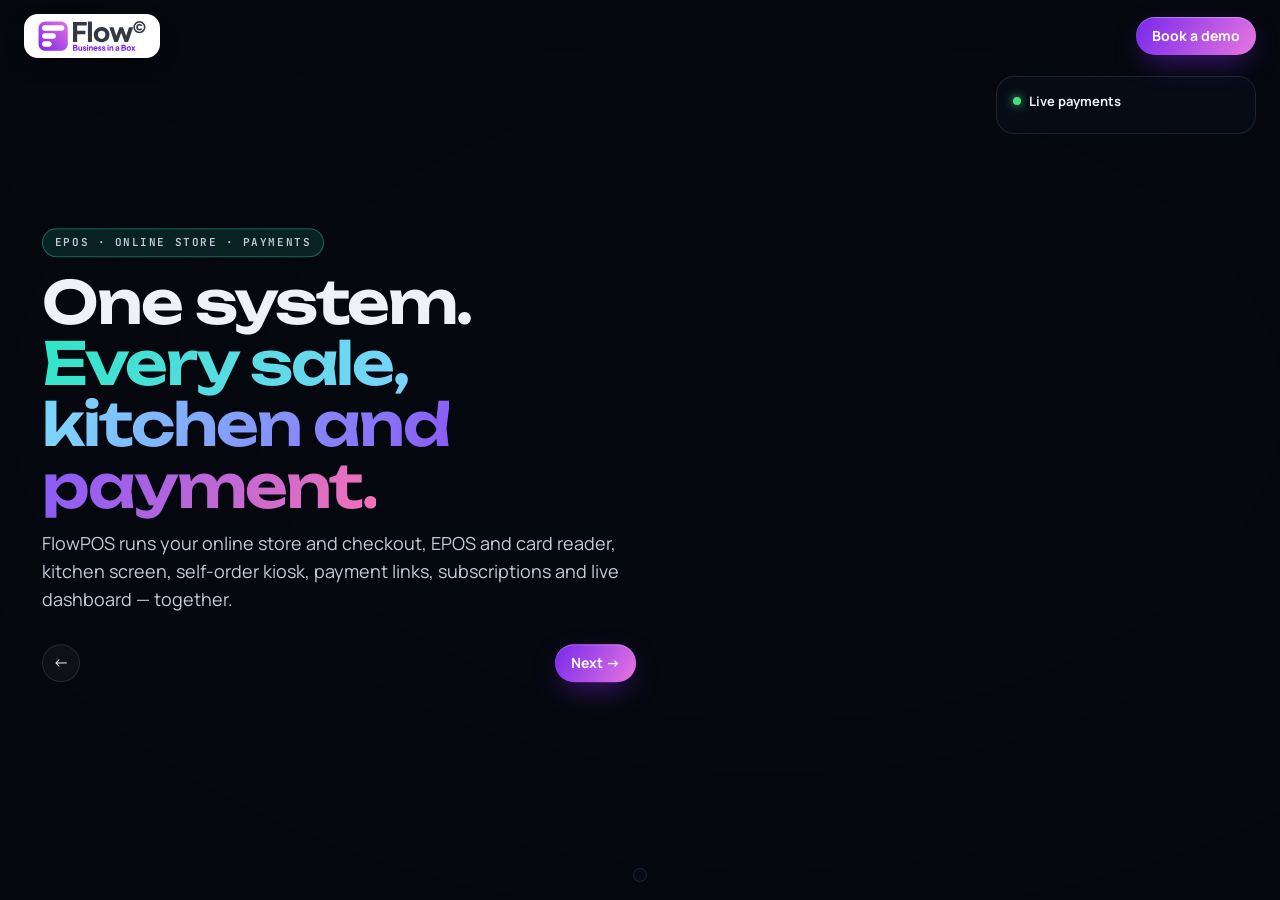
==== commit bf8eb7f1: "Use the original Flow logo and match the Cloudflare Worker name - Header shows the Flow logo exactly" ====
--- a/index.html
+++ b/index.html
@@ -28,7 +28,7 @@
 
   <header class="nav">
     <a class="brand" href="#intro" aria-label="Flow — back to start">
-      <img src="assets/flow-logo-light.svg" alt="Flow — Business in a Box" width="134" height="37" />
+      <img src="assets/flow-logo.svg" alt="Flow — Business in a Box" width="130" height="36" />
     </a>
     <a class="btn small" href="mailto:hello@flowpos.co.uk?subject=FlowPOS%20demo">Book a demo</a>
   </header>
--- a/styles.css
+++ b/styles.css
@@ -63,8 +63,13 @@
   pointer-events: none;
 }
 .nav > * { pointer-events: auto; }
-.brand { display: flex; align-items: center; text-decoration: none; }
-.brand img { display: block; height: 36px; width: auto; }
+.brand {
+  display: flex; align-items: center; text-decoration: none;
+  padding: 7px 14px; border-radius: 14px;
+  background: #fff; /* the logo's original colours need a light ground */
+  box-shadow: 0 8px 24px -10px rgba(0, 0, 0, 0.6);
+}
+.brand img { display: block; height: 30px; width: auto; }
 
 /* ---------- Buttons ---------- */
 .btn {
@@ -284,7 +289,8 @@
 /* ---------- Phones (portrait): bottom sheet ---------- */
 @media (max-width: 760px) and (min-height: 520px), (max-width: 1024px) and (orientation: portrait) and (min-height: 520px) {
   .nav { padding-top: calc(12px + env(safe-area-inset-top, 0px)); padding-left: var(--gutter); padding-right: var(--gutter-r); }
-  .brand img { height: 30px; }
+  .brand { padding: 6px 11px; border-radius: 12px; }
+  .brand img { height: 24px; }
   .panel, .panel.intro {
     left: 0; right: 0; top: auto; bottom: 0; transform: none;
     width: auto; max-height: 54dvh;
@@ -316,7 +322,8 @@
 @media (max-height: 519px) {
   .nav { padding-top: 10px; padding-bottom: 10px; }
   .nav .btn.small { min-height: 32px; font-size: 13px; }
-  .brand img { height: 26px; }
+  .brand { padding: 5px 10px; border-radius: 10px; }
+  .brand img { height: 20px; }
   .panel, .panel.intro {
     top: 58px; bottom: 10px; transform: none;
     left: max(12px, env(safe-area-inset-left, 0px));
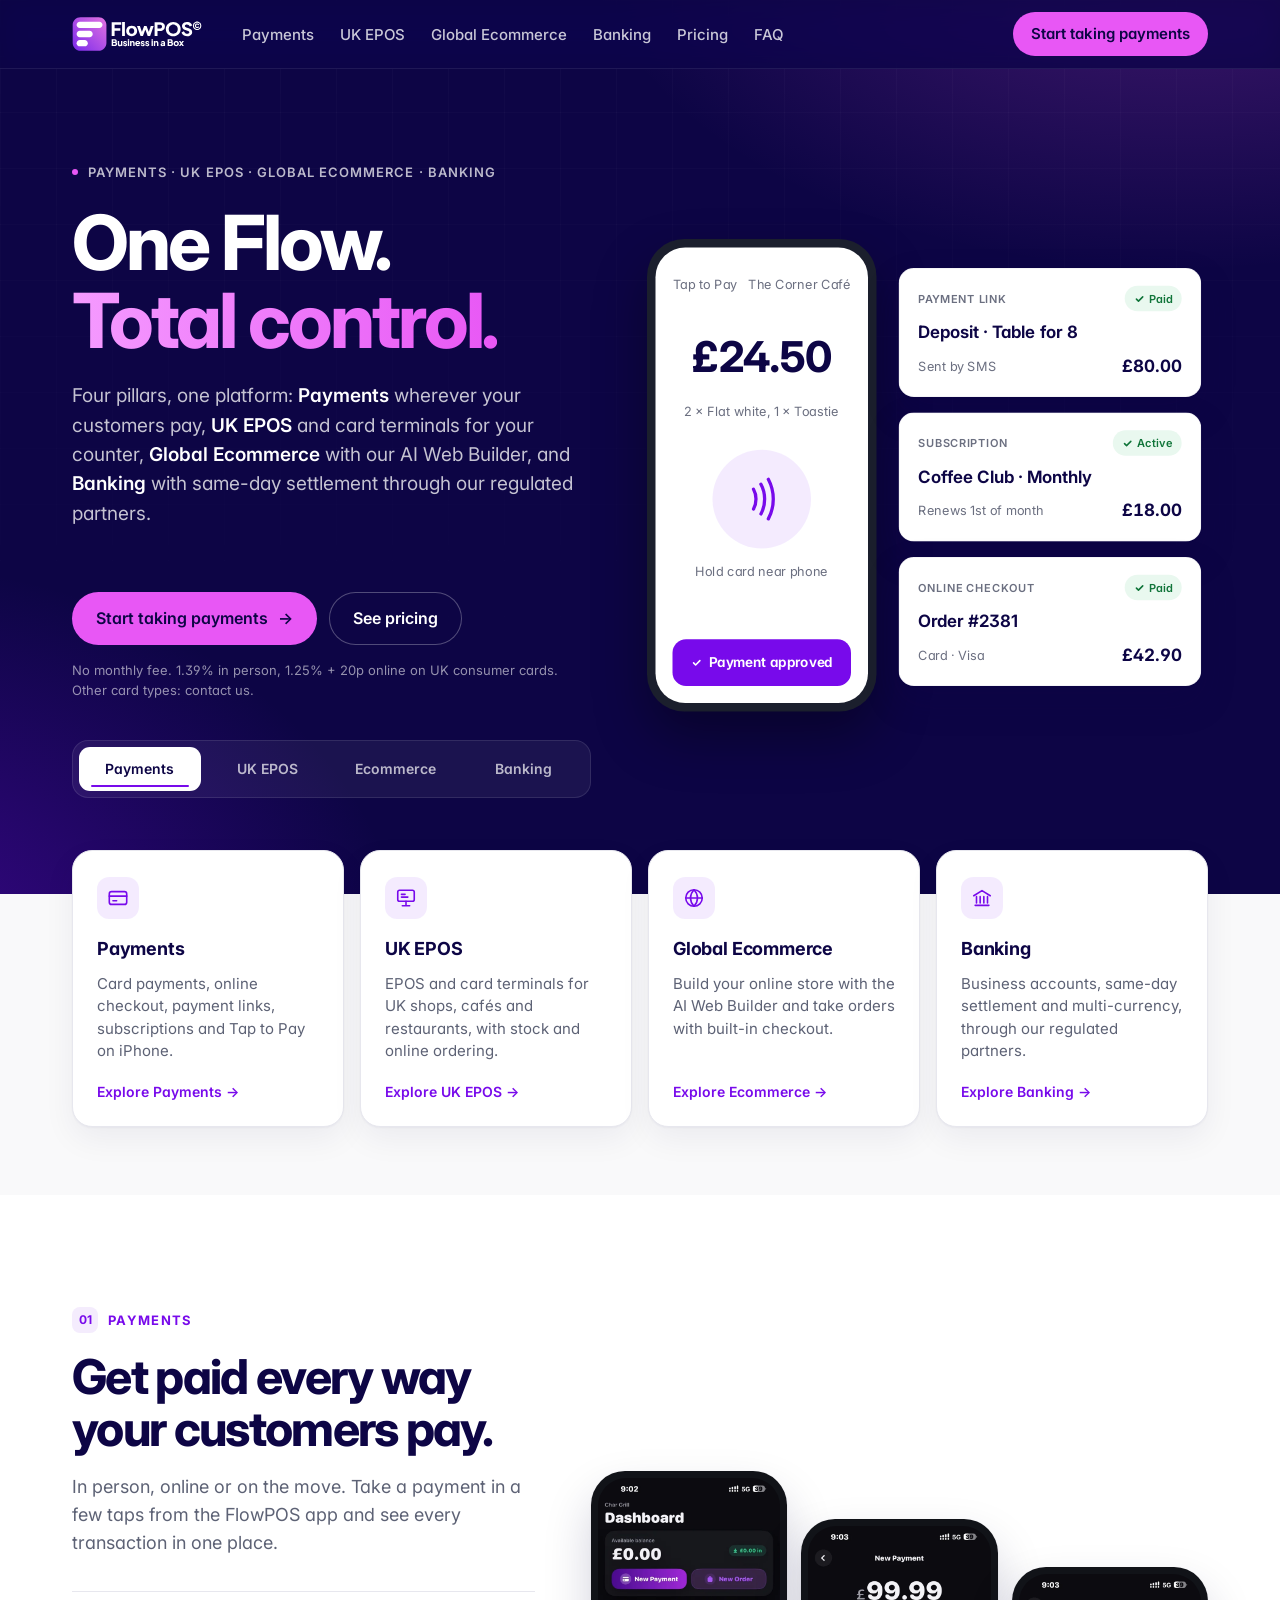
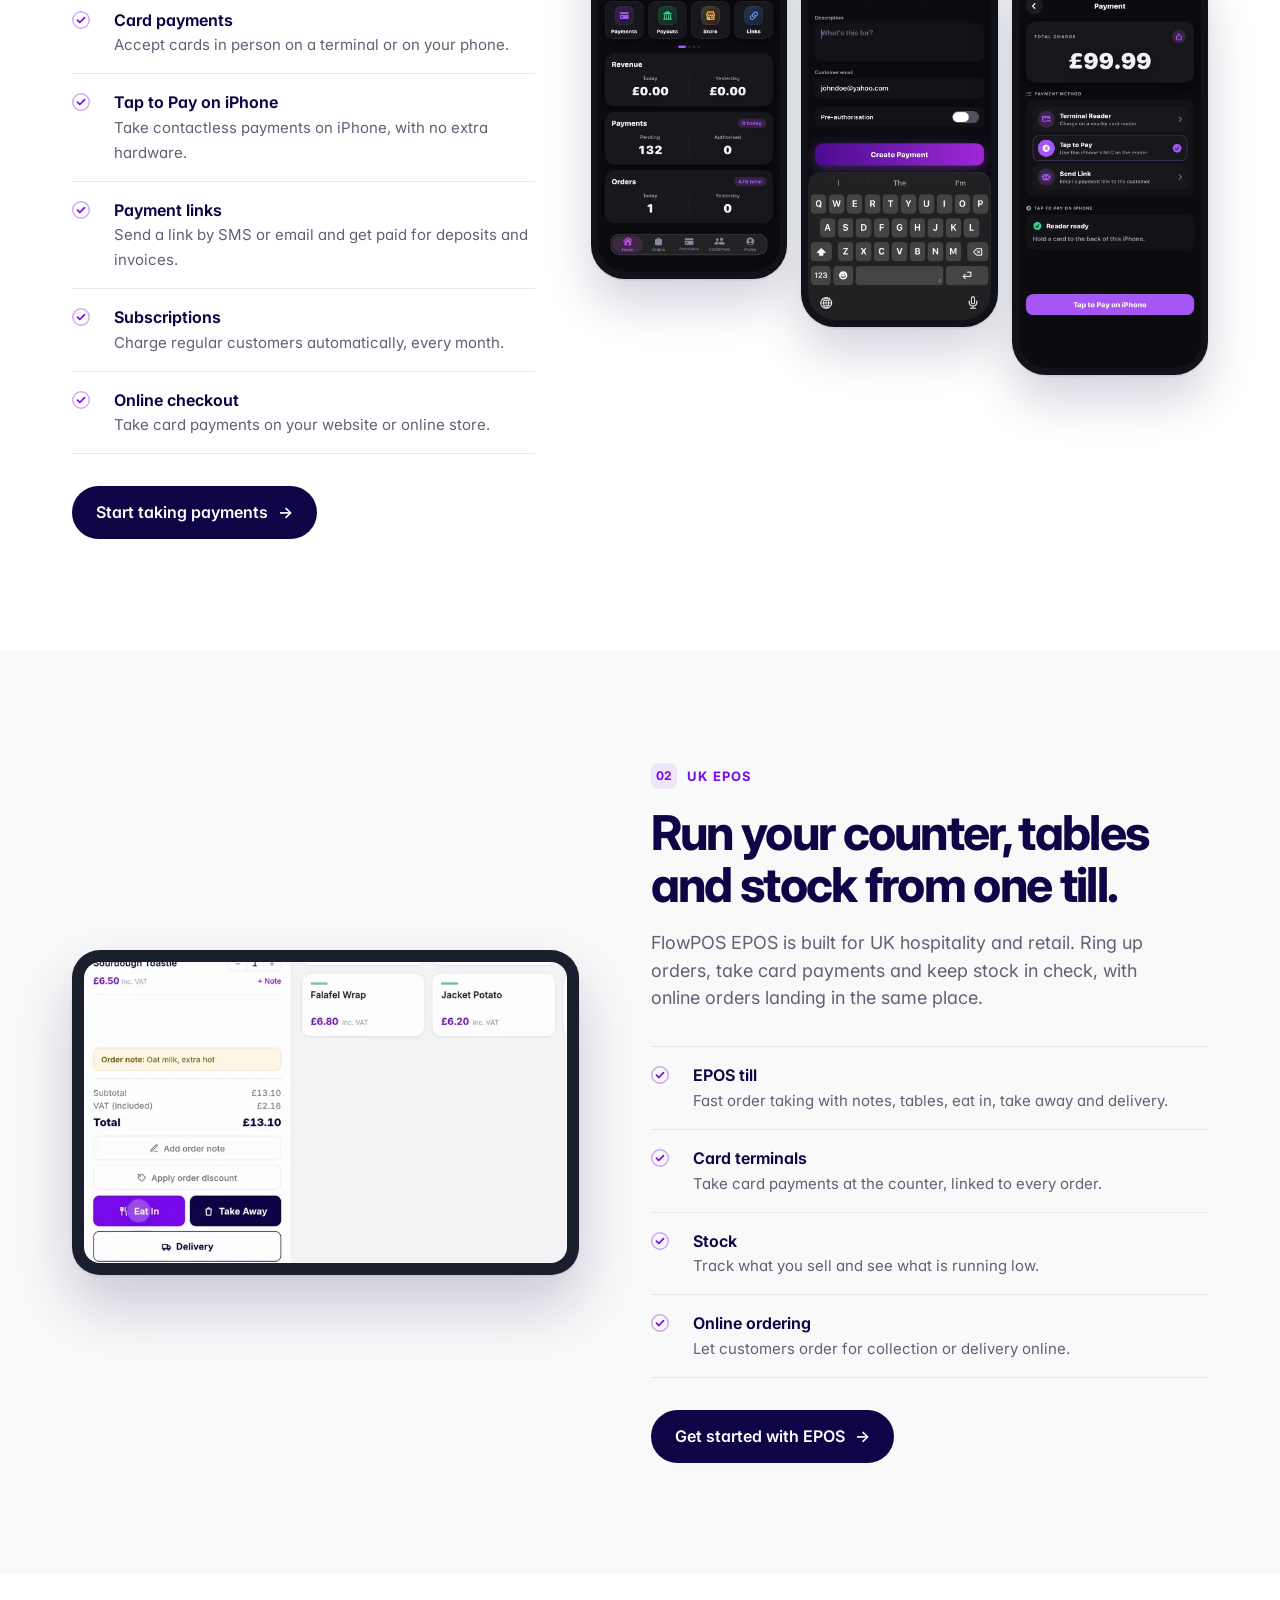
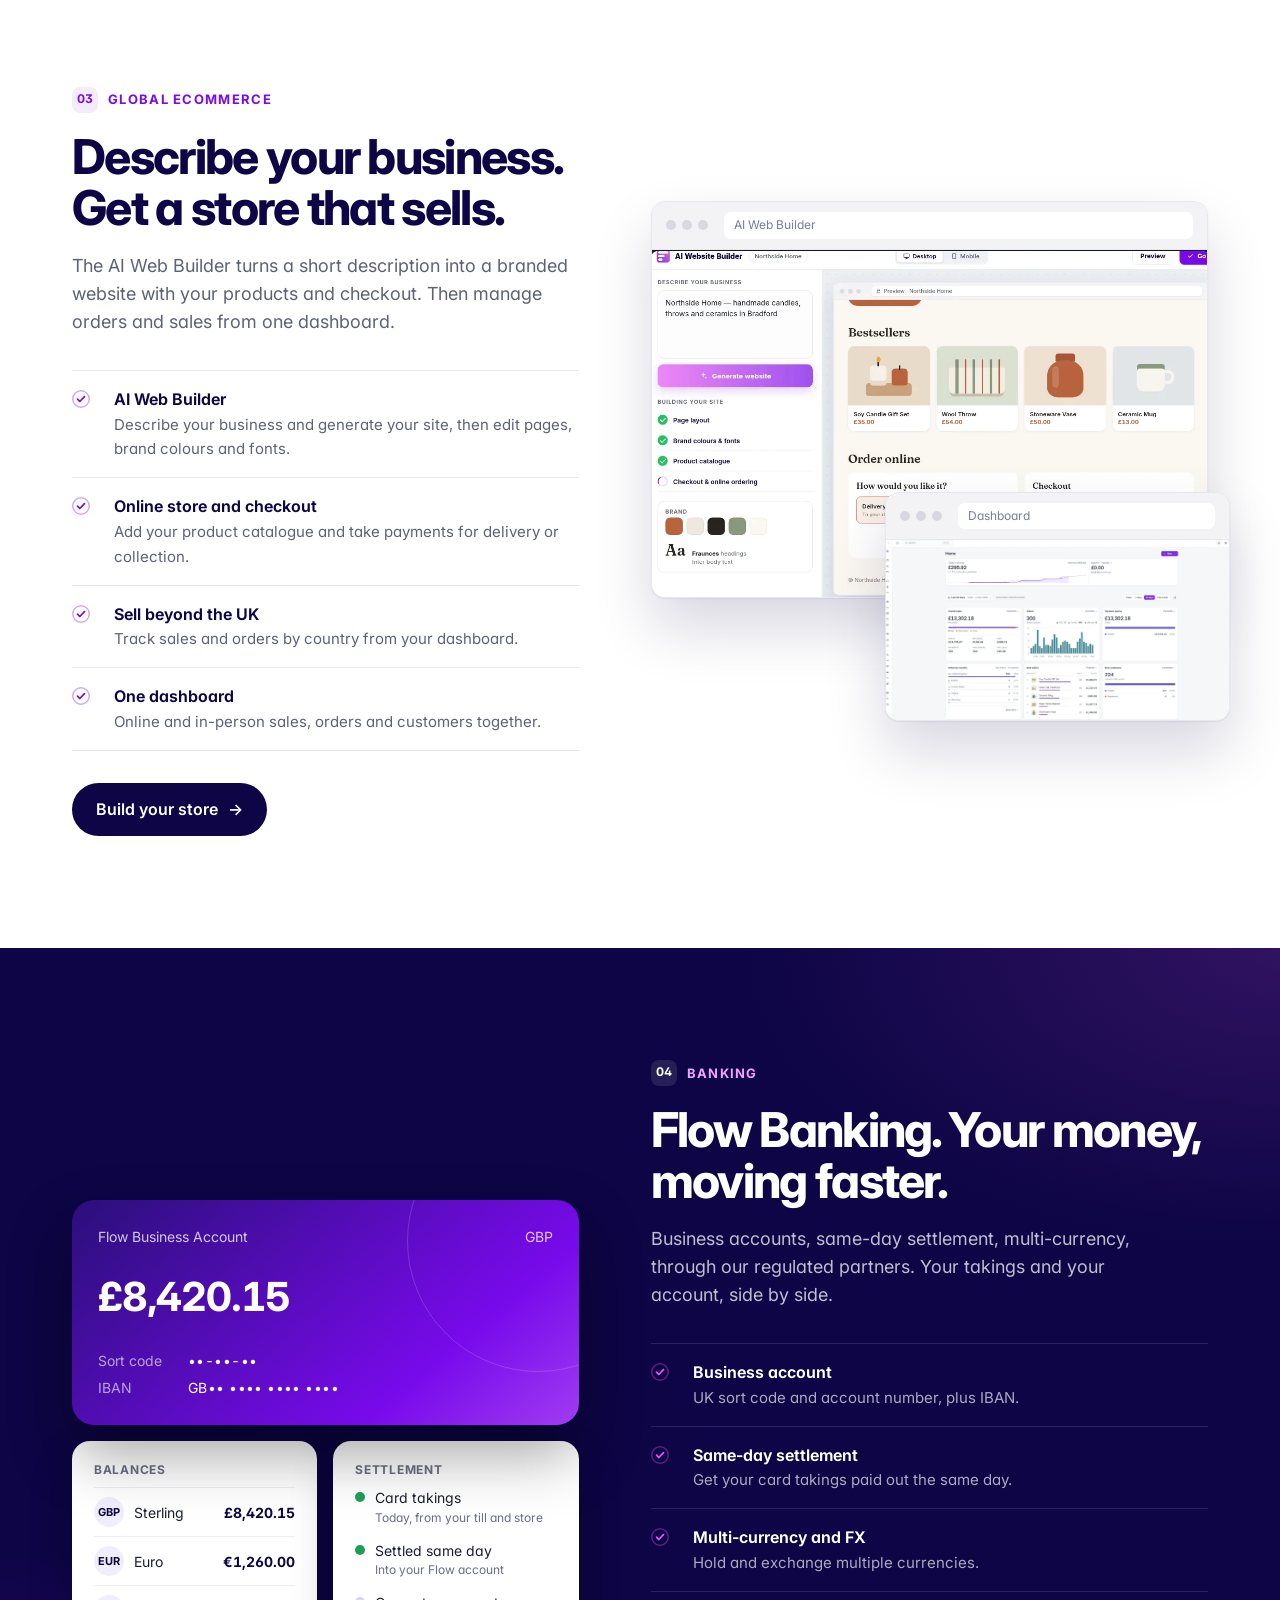
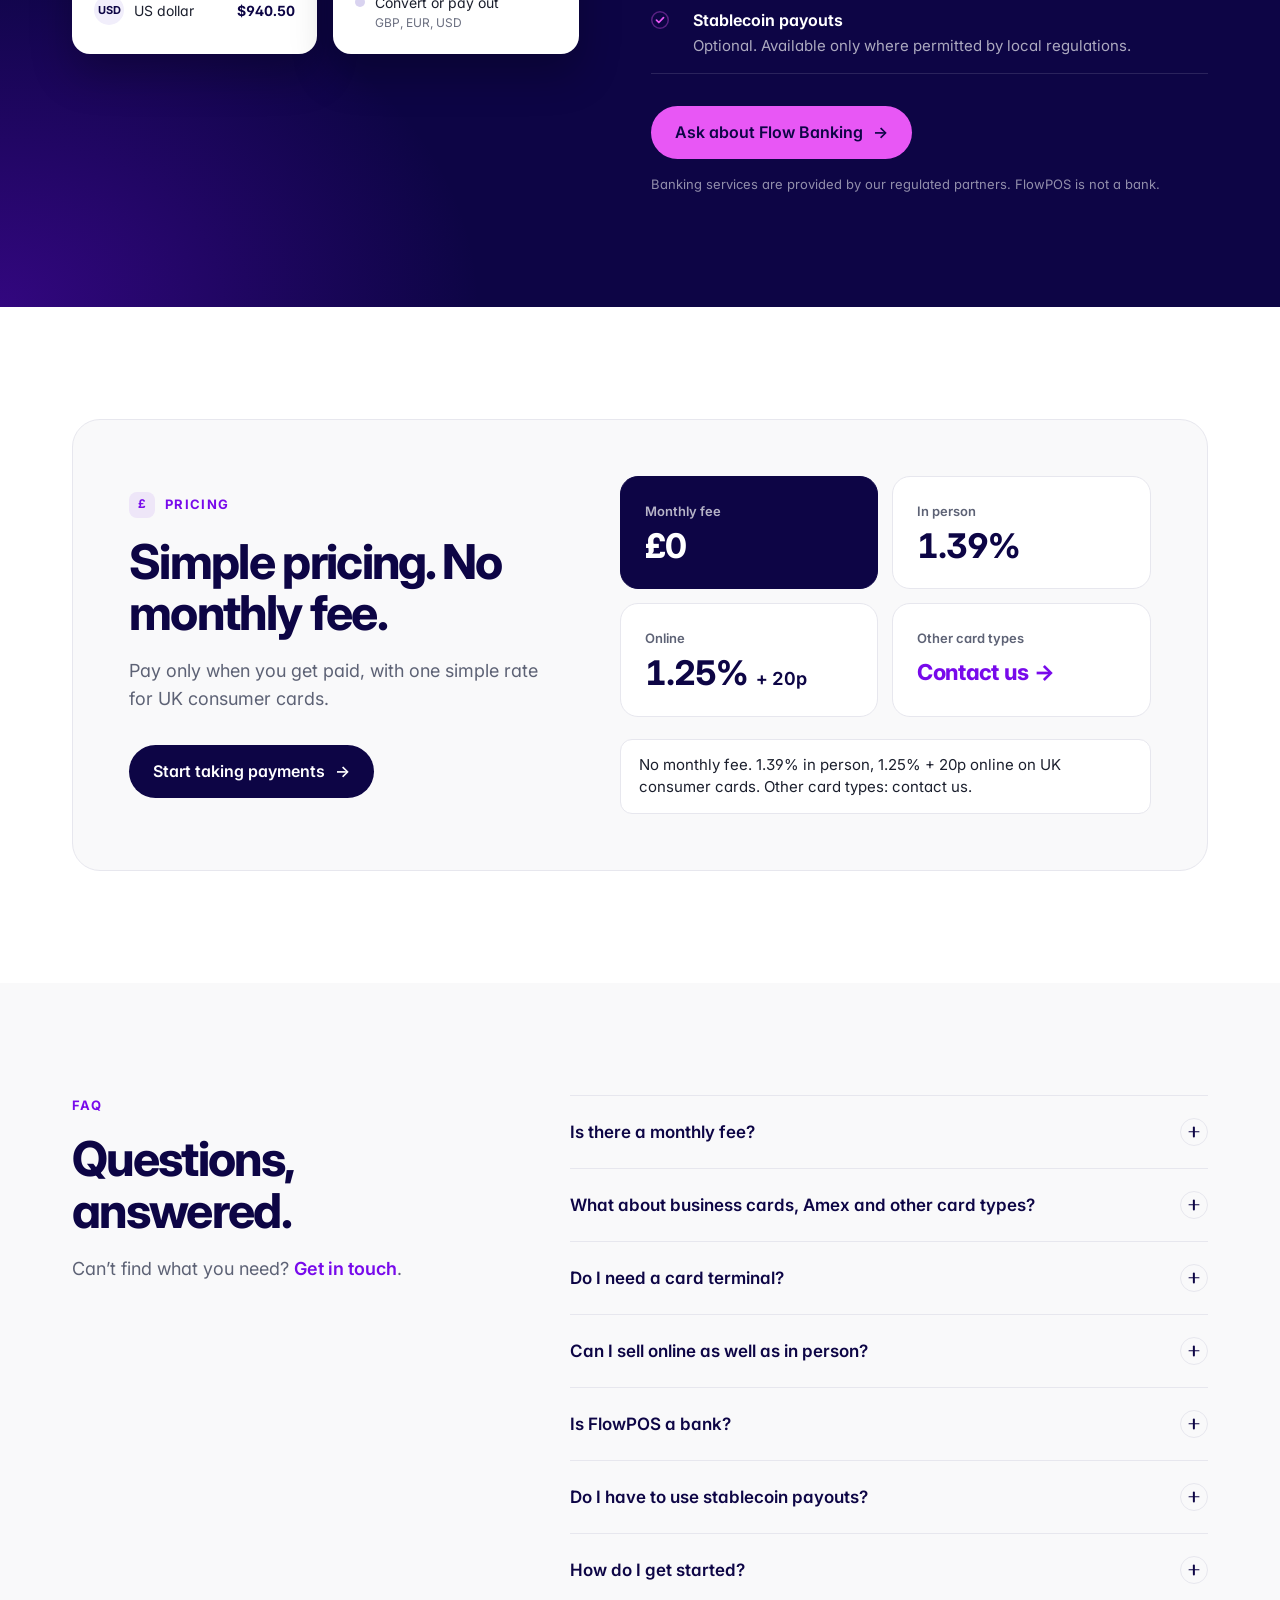
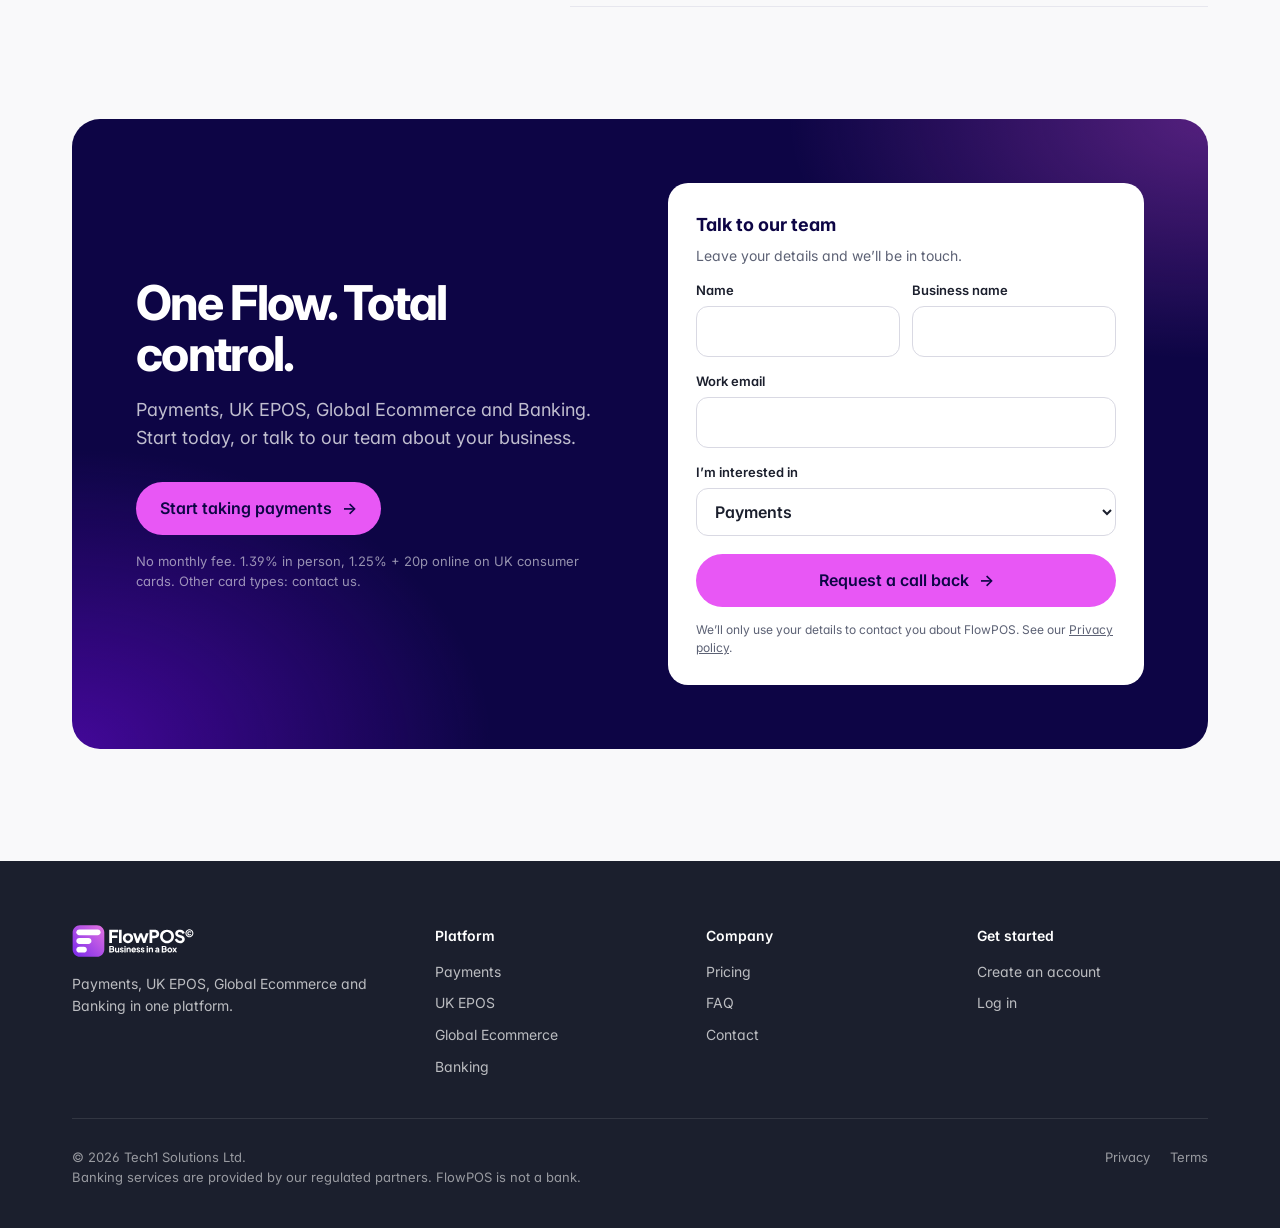
==== commit 27b71279: "Replace 3D landing site with FlowPOS holding page Remove the old Three.js site (index.html, main.js," ====
--- a/index.html
+++ b/index.html
@@ -1,59 +1,283 @@
 <!doctype html>
-<html lang="en">
+<html lang="en-GB">
 <head>
-  <meta charset="utf-8" />
-  <meta name="viewport" content="width=device-width, initial-scale=1, viewport-fit=cover" />
-  <title>FlowPOS — EPOS, online store and payments in one system</title>
-  <meta name="description" content="Take the FlowPOS tour: online store and checkout, kitchen display, EPOS and card reader, self-order kiosk, payment links, subscriptions and a live dashboard — all in one system." />
-  <meta name="theme-color" content="#06080f" />
-  <link rel="icon" href="favicon.ico" sizes="32x32" />
-  <link rel="icon" href="favicon.svg" type="image/svg+xml" />
-  <link rel="apple-touch-icon" href="apple-touch-icon.png" />
-  <link rel="preconnect" href="https://fonts.googleapis.com" />
-  <link rel="preconnect" href="https://fonts.gstatic.com" crossorigin />
-  <link href="https://fonts.googleapis.com/css2?family=Inter:wght@400;500;600;700&family=JetBrains+Mono:wght@500;600&family=Manrope:wght@400;500;600;700;800&family=Unbounded:wght@500;600;700&display=swap" rel="stylesheet" />
-  <link rel="stylesheet" href="styles.css" />
-  <script type="importmap">
-    {
-      "imports": {
-        "three": "./vendor/three.module.min.js",
-        "three/addons/": "./vendor/addons/"
-      }
-    }
-  </script>
+<meta charset="utf-8">
+<meta name="viewport" content="width=device-width,initial-scale=1,viewport-fit=cover">
+<title>One Flow. Total control. | FlowPOS</title>
+<meta name="description" content="FlowPOS brings payments, UK EPOS, global ecommerce and business banking together in one platform. No monthly fee. 1.39% in person, 1.25% + 20p online on UK consumer cards.">
+<meta name="theme-color" content="#0D0545">
+<link rel="canonical" href="https://flowpos.co.uk/">
+<meta property="og:type" content="website">
+<meta property="og:site_name" content="FlowPOS">
+<meta property="og:title" content="One Flow. Total control.">
+<meta property="og:description" content="Payments, UK EPOS, global ecommerce and banking in one platform. No monthly fee.">
+<meta property="og:url" content="https://flowpos.co.uk/">
+<!-- TODO: og:image must be an absolute URL once hosted, e.g. https://flowpos.co.uk/assets/img/og-image.png -->
+<meta property="og:image" content="assets/img/og-image.png">
+<meta property="og:image:width" content="1200"><meta property="og:image:height" content="628">
+<meta property="og:image:alt" content="FlowPOS: get paid every way your customers pay">
+<meta name="twitter:card" content="summary_large_image">
+<meta name="twitter:title" content="One Flow. Total control.">
+<meta name="twitter:description" content="Payments, UK EPOS, global ecommerce and banking in one platform. No monthly fee.">
+<meta name="twitter:image" content="assets/img/og-image.png">
+<link rel="icon" href="assets/img/favicon.svg" type="image/svg+xml">
+<link rel="icon" href="assets/img/favicon-32.png" sizes="32x32" type="image/png">
+<link rel="apple-touch-icon" href="assets/img/apple-touch-icon.png">
+<link rel="stylesheet" href="assets/css/site.css">
+<script>document.documentElement.classList.add('js')</script>
 </head>
 <body>
-  <canvas id="scene" aria-hidden="true"></canvas>
-  <div class="vignette" aria-hidden="true"></div>
-
-  <header class="nav">
-    <a class="brand" href="#intro" aria-label="Flow — back to start">
-      <img src="assets/flow-logo.svg" alt="Flow — Business in a Box" width="130" height="36" />
-    </a>
-    <a class="btn small" href="mailto:hello@flowpos.co.uk?subject=FlowPOS%20demo">Book a demo</a>
-  </header>
-
-  <aside class="live" aria-hidden="true">
-    <p class="live-title"><i></i> Live payments</p>
-    <ul id="feed"></ul>
-  </aside>
-
-  <main>
-    <section class="panel intro" id="panel" aria-label="Tour stage">
-      <div id="panelBody" aria-live="polite">
-        <p class="eyebrow">EPOS · Online store · Payments</p>
-        <h1>One system.<br /><span class="grad">Every sale, kitchen and payment.</span></h1>
-        <p class="lead">FlowPOS runs your online store and checkout, EPOS and card reader, kitchen screen, self-order kiosk, payment links, subscriptions and live dashboard — together.</p>
+<a class="sr" href="#main">Skip to content</a>
+<header class="nav" id="top"><div class="wrap">
+  <a class="logo" href="#top" aria-label="FlowPOS home"><img src="assets/img/flow-logo-white.svg" alt="FlowPOS" width="130" height="34"></a>
+  <ul>
+    <li><a href="#payments">Payments</a></li><li><a href="#epos">UK EPOS</a></li><li><a href="#ecommerce">Global Ecommerce</a></li><li><a href="#banking">Banking</a></li><li><a href="#pricing">Pricing</a></li><li><a href="#faq">FAQ</a></li>
+  </ul>
+  <div class="right">
+    <a class="btn btn-pink" href="https://app.flowpos.co.uk">Start taking payments</a>
+    <button class="menu-btn" aria-label="Open menu" aria-expanded="false" aria-controls="mm"><svg width="22" height="22" viewBox="0 0 24 24" fill="none" stroke="currentColor" stroke-width="1.75" stroke-linecap="round"><path d="M4 7h16M4 12h16M4 17h16"/></svg></button>
+  </div>
+</div>
+<nav class="mobile-menu" id="mm" aria-label="Mobile">
+  <a href="#payments">Payments</a><a href="#epos">UK EPOS</a><a href="#ecommerce">Global Ecommerce</a><a href="#banking">Banking</a><a href="#pricing">Pricing</a><a href="#faq">FAQ</a>
+  <a class="btn btn-pink" href="https://app.flowpos.co.uk">Start taking payments <span class="arr" aria-hidden="true">&rarr;</span></a>
+</nav>
+</header>
+
+<main id="main">
+<section class="hero">
+  <div class="wrap">
+    <div class="copy">
+      <span class="eyebrow"><i></i>Payments &middot; UK EPOS &middot; Global Ecommerce &middot; Banking</span>
+      <h1>One Flow.<br><em>Total control.</em></h1>
+      <p class="lead">Four pillars, one platform: <b>Payments</b> wherever your customers pay, <b>UK EPOS</b> and card terminals for your counter, <b>Global Ecommerce</b> with our AI Web Builder, and <b>Banking</b> with same-day settlement through our regulated partners.</p>
+      <div class="ctas"><a class="btn btn-pink" href="https://app.flowpos.co.uk">Start taking payments <span class="arr" aria-hidden="true">&rarr;</span></a><a class="btn btn-ghost" href="#pricing">See pricing</a></div>
+      <p class="fine">No monthly fee. 1.39% in person, 1.25% + 20p online on UK consumer cards. Other card types: contact us.</p>
+      <div class="tabs auto" role="tablist" aria-label="FlowPOS pillars">
+        <button class="tab" role="tab" aria-selected="true" aria-controls="p-pay" id="t-pay">Payments<span class="prog"><i></i></span></button>
+        <button class="tab" role="tab" aria-selected="false" aria-controls="p-epos" id="t-epos">UK EPOS<span class="prog"><i></i></span></button>
+        <button class="tab" role="tab" aria-selected="false" aria-controls="p-web" id="t-web">Ecommerce<span class="prog"><i></i></span></button>
+        <button class="tab" role="tab" aria-selected="false" aria-controls="p-bank" id="t-bank">Banking<span class="prog"><i></i></span></button>
       </div>
-      <div class="pnav">
-        <button id="prev" class="icon" type="button" aria-label="Previous stage">←</button>
-        <span id="count" class="mono"></span>
-        <button id="next" class="btn small" type="button">Next →</button>
-      </div>
-    </section>
-    <nav class="stages" id="stages" aria-label="Tour stages"></nav>
-  </main>
-
-  <script type="module" src="main.js"></script>
+    </div>
+    <div class="stage" aria-live="polite">
+      <div class="panel on" role="tabpanel" id="p-pay" aria-labelledby="t-pay"><div class="mock">
+  <div class="m-phone" style="position:absolute;left:0;top:0">
+    <div class="m-screen">
+      <div class="m-row m-sb"><span class="m-muted m-sm">Tap to Pay</span><span class="m-muted m-sm">The Corner Caf&eacute;</span></div>
+      <div class="m-amt">&pound;24.50</div>
+      <div class="m-muted m-sm" style="text-align:center">2 &times; Flat white, 1 &times; Toastie</div>
+      <div class="m-nfc"><svg width="62" height="62" viewBox="0 0 64 64" fill="none" stroke="#780AEB" stroke-width="4" stroke-linecap="round"><path d="M22 20c4 7 4 17 0 24"/><path d="M31 14c6 11 6 25 0 36"/><path d="M40 8c8 15 8 33 0 48"/></svg></div>
+      <div class="m-muted m-sm" style="text-align:center">Hold card near phone</div>
+      <div class="m-ok"><svg width="13" height="13" viewBox="0 0 14 14" aria-hidden="true"><path d="M3 7.2l2.6 2.6L11 4.4" stroke="currentColor" stroke-width="2" fill="none" stroke-linecap="round" stroke-linejoin="round"/></svg> Payment approved</div>
+    </div>
+  </div>
+  <div class="m-card" style="position:absolute;left:296px;top:34px;width:356px">
+    <div class="m-row m-sb"><span class="m-lbl">Payment link</span><span class="m-pill"><svg width="13" height="13" viewBox="0 0 14 14" aria-hidden="true"><path d="M3 7.2l2.6 2.6L11 4.4" stroke="currentColor" stroke-width="2" fill="none" stroke-linecap="round" stroke-linejoin="round"/></svg>Paid</span></div>
+    <div class="m-ttl">Deposit &middot; Table for 8</div>
+    <div class="m-row m-sb"><span class="m-muted m-sm">Sent by SMS</span><span class="m-val">&pound;80.00</span></div>
+  </div>
+  <div class="m-card" style="position:absolute;left:296px;top:204px;width:356px">
+    <div class="m-row m-sb"><span class="m-lbl">Subscription</span><span class="m-pill"><svg width="13" height="13" viewBox="0 0 14 14" aria-hidden="true"><path d="M3 7.2l2.6 2.6L11 4.4" stroke="currentColor" stroke-width="2" fill="none" stroke-linecap="round" stroke-linejoin="round"/></svg>Active</span></div>
+    <div class="m-ttl">Coffee Club &middot; Monthly</div>
+    <div class="m-row m-sb"><span class="m-muted m-sm">Renews 1st of month</span><span class="m-val">&pound;18.00</span></div>
+  </div>
+  <div class="m-card" style="position:absolute;left:296px;top:374px;width:356px">
+    <div class="m-row m-sb"><span class="m-lbl">Online checkout</span><span class="m-pill"><svg width="13" height="13" viewBox="0 0 14 14" aria-hidden="true"><path d="M3 7.2l2.6 2.6L11 4.4" stroke="currentColor" stroke-width="2" fill="none" stroke-linecap="round" stroke-linejoin="round"/></svg>Paid</span></div>
+    <div class="m-ttl">Order #2381</div>
+    <div class="m-row m-sb"><span class="m-muted m-sm">Card &middot; Visa</span><span class="m-val">&pound;42.90</span></div>
+  </div>
+</div></div>
+      <div class="panel" role="tabpanel" id="p-epos" aria-labelledby="t-epos"><div class="mock">
+  <div class="m-tablet" style="position:absolute;left:0;top:20px"><div class="m-tscreen">
+    <div class="m-grid"><div class="m-cats"><span class="m-cat on">All</span><span class="m-cat">Coffee</span><span class="m-cat">Food</span><span class="m-cat">Bakery</span></div><div class="m-tiles"><div class="m-tile"><b>Flat white</b><span>&pound;3.40</span></div><div class="m-tile"><b>Latte</b><span>&pound;3.60</span></div><div class="m-tile"><b>Cappuccino</b><span>&pound;3.50</span></div><div class="m-tile"><b>Sourdough toastie</b><span>&pound;6.50</span></div><div class="m-tile"><b>Falafel wrap</b><span class="low">Low stock &middot; 4</span></div><div class="m-tile"><b>Jacket potato</b><span>&pound;6.20</span></div><div class="m-tile"><b>Croissant</b><span>&pound;2.80</span></div><div class="m-tile"><b>Brownie</b><span>&pound;3.20</span></div><div class="m-tile"><b>Orange juice</b><span>&pound;2.90</span></div></div></div>
+    <div class="m-ticket"><div class="m-row m-sb"><b style="color:#0D0545;font-size:15px">Table 6</b><span class="m-muted" style="font-size:13px">Eat in</span></div>
+      <div class="m-li"><span>2 &times; Flat white</span><span>&pound;6.80</span></div>
+      <div class="m-li"><span>1 &times; Sourdough toastie</span><span>&pound;6.50</span></div>
+      <div class="m-li"><span>1 &times; Brownie</span><span>&pound;3.20</span></div>
+      <div class="m-li tot"><span>Total</span><span>&pound;16.50</span></div>
+      <div class="m-pays"><span class="on">Card</span><span>Cash</span><span>Split</span></div>
+      <div class="m-charge">Charge &pound;16.50</div></div>
+  </div></div>
+  <div class="m-card" style="position:absolute;left:372px;top:468px;width:280px;padding:16px 18px">
+    <div class="m-row m-sb"><span class="m-lbl">Online order</span><span class="m-pill"><svg width="13" height="13" viewBox="0 0 14 14" aria-hidden="true"><path d="M3 7.2l2.6 2.6L11 4.4" stroke="currentColor" stroke-width="2" fill="none" stroke-linecap="round" stroke-linejoin="round"/></svg>Accepted</span></div>
+    <div class="m-row m-sb" style="margin-top:8px"><span style="font-weight:650;color:#0D0545">Collection &middot; 12:30</span><span class="m-val" style="font-size:18px">&pound;21.40</span></div>
+  </div>
+</div></div>
+      <div class="panel" role="tabpanel" id="p-web" aria-labelledby="t-web"><div class="mock">
+  <div class="m-browser" style="position:absolute;left:0;top:30px;width:640px"><div class="m-bbar"><i></i><i></i><i></i><span class="m-url">AI Web Builder</span></div><img src="assets/img/builder-ui.webp" alt="" width="1070" height="670" style="width:100%"></div>
+  <div class="m-card" style="position:absolute;left:380px;top:400px;width:272px;padding:16px 18px">
+    <div class="m-row m-sb"><span class="m-lbl">Online checkout</span><span class="m-pill"><svg width="13" height="13" viewBox="0 0 14 14" aria-hidden="true"><path d="M3 7.2l2.6 2.6L11 4.4" stroke="currentColor" stroke-width="2" fill="none" stroke-linecap="round" stroke-linejoin="round"/></svg>Paid</span></div>
+    <div class="m-row m-sb" style="margin-top:8px"><span style="font-weight:650;color:#0D0545">Order #1047</span><span class="m-val" style="font-size:18px">&pound;35.00</span></div>
+  </div>
+</div></div>
+      <div class="panel" role="tabpanel" id="p-bank" aria-labelledby="t-bank"><div class="mock">
+  <div class="m-acct" style="position:absolute;left:0;top:30px">
+    <div class="m-row m-sb" style="font-size:14px;color:rgba(255,255,255,.78)"><span>Flow Business Account</span><span>GBP</span></div>
+    <div style="font-size:42px;font-weight:750;letter-spacing:-.03em;margin:16px 0 20px" class="num">&pound;8,420.15</div>
+    <div style="display:grid;grid-template-columns:auto 1fr;gap:6px 24px;font-size:14px"><span style="color:rgba(255,255,255,.62)">Sort code</span><span class="num">&bull;&bull;-&bull;&bull;-&bull;&bull;</span><span style="color:rgba(255,255,255,.62)">IBAN</span><span class="num">GB&bull;&bull; &bull;&bull;&bull;&bull; &bull;&bull;&bull;&bull; &bull;&bull;&bull;&bull;</span></div>
+  </div>
+  <div class="m-card" style="position:absolute;left:300px;top:250px;width:352px">
+    <div class="m-lbl" style="margin-bottom:6px">Balances</div>
+    <div class="m-fx">
+      <div class="r"><span class="m-ccy">GBP</span><span>Pound sterling</span><b class="m-val" style="margin-left:auto;font-size:17px">&pound;8,420.15</b></div>
+      <div class="r"><span class="m-ccy">EUR</span><span>Euro</span><b class="m-val" style="margin-left:auto;font-size:17px">&euro;1,260.00</b></div>
+      <div class="r"><span class="m-ccy">USD</span><span>US dollar</span><b class="m-val" style="margin-left:auto;font-size:17px">$940.50</b></div>
+    </div>
+  </div>
+  <div class="m-card" style="position:absolute;left:0;top:300px;width:280px;padding:18px 20px">
+    <div class="m-row m-sb"><span class="m-lbl">Settlement</span><span class="m-pill"><svg width="13" height="13" viewBox="0 0 14 14" aria-hidden="true"><path d="M3 7.2l2.6 2.6L11 4.4" stroke="currentColor" stroke-width="2" fill="none" stroke-linecap="round" stroke-linejoin="round"/></svg>Same day</span></div>
+    <div style="font-weight:650;color:#0D0545;margin-top:10px">Today&rsquo;s card takings</div>
+    <div class="m-muted m-sm">Paid into your account</div>
+  </div>
+</div></div>
+    </div>
+  </div>
+</section>
+
+<section class="pillars" aria-label="The four pillars"><div class="wrap"><div class="grid">
+  <a class="pcard rv" href="#payments"><span class="ic"><svg width="22" height="22" viewBox="0 0 24 24" fill="none" stroke="currentColor" stroke-width="1.75" stroke-linecap="round" stroke-linejoin="round" aria-hidden="true"><rect x="2.5" y="5" width="19" height="14" rx="2.5"/><path d="M2.5 10h19M6.5 15h4"/></svg></span><h3>Payments</h3><p>Card payments, online checkout, payment links, subscriptions and Tap to Pay on iPhone.</p><span class="more">Explore Payments <span class="arr" aria-hidden="true">&rarr;</span></span></a>
+  <a class="pcard rv d1" href="#epos"><span class="ic"><svg width="22" height="22" viewBox="0 0 24 24" fill="none" stroke="currentColor" stroke-width="1.75" stroke-linecap="round" stroke-linejoin="round" aria-hidden="true"><rect x="3" y="3.5" width="18" height="12" rx="2"/><path d="M8 20.5h8M12 15.5v5"/><path d="M7 8h4M7 11h7"/></svg></span><h3>UK EPOS</h3><p>EPOS and card terminals for UK shops, caf&eacute;s and restaurants, with stock and online ordering.</p><span class="more">Explore UK EPOS <span class="arr" aria-hidden="true">&rarr;</span></span></a>
+  <a class="pcard rv d2" href="#ecommerce"><span class="ic"><svg width="22" height="22" viewBox="0 0 24 24" fill="none" stroke="currentColor" stroke-width="1.75" stroke-linecap="round" stroke-linejoin="round" aria-hidden="true"><circle cx="12" cy="12" r="9"/><path d="M3 12h18M12 3c2.5 2.6 3.8 5.6 3.8 9s-1.3 6.4-3.8 9c-2.5-2.6-3.8-5.6-3.8-9S9.5 5.6 12 3z"/></svg></span><h3>Global Ecommerce</h3><p>Build your online store with the AI Web Builder and take orders with built-in checkout.</p><span class="more">Explore Ecommerce <span class="arr" aria-hidden="true">&rarr;</span></span></a>
+  <a class="pcard rv d3" href="#banking"><span class="ic"><svg width="22" height="22" viewBox="0 0 24 24" fill="none" stroke="currentColor" stroke-width="1.75" stroke-linecap="round" stroke-linejoin="round" aria-hidden="true"><path d="M3 9.5L12 4l9 5.5M4.5 20h15M6 10.5v7M10 10.5v7M14 10.5v7M18 10.5v7"/></svg></span><h3>Banking</h3><p>Business accounts, same-day settlement and multi-currency, through our regulated partners.</p><span class="more">Explore Banking <span class="arr" aria-hidden="true">&rarr;</span></span></a>
+</div></div></section>
+
+<section class="s" id="payments"><div class="wrap split">
+  <div class="copy rv">
+    <span class="kicker"><span>01</span>Payments</span>
+    <h2>Get paid every way your customers pay.</h2>
+    <p class="intro">In person, online or on the move. Take a payment in a few taps from the FlowPOS app and see every transaction in one place.</p>
+    <ul class="feats"><li><svg width="18" height="18" viewBox="0 0 18 18" fill="none" aria-hidden="true"><circle cx="9" cy="9" r="8.25" stroke="currentColor" stroke-opacity=".35" stroke-width="1.5"/><path d="M5.5 9.2l2.3 2.3 4.7-4.9" stroke="currentColor" stroke-width="1.75" stroke-linecap="round" stroke-linejoin="round"/></svg><div><b>Card payments</b><span>Accept cards in person on a terminal or on your phone.</span></div></li><li><svg width="18" height="18" viewBox="0 0 18 18" fill="none" aria-hidden="true"><circle cx="9" cy="9" r="8.25" stroke="currentColor" stroke-opacity=".35" stroke-width="1.5"/><path d="M5.5 9.2l2.3 2.3 4.7-4.9" stroke="currentColor" stroke-width="1.75" stroke-linecap="round" stroke-linejoin="round"/></svg><div><b>Tap to Pay on iPhone</b><span>Take contactless payments on iPhone, with no extra hardware.</span></div></li><li><svg width="18" height="18" viewBox="0 0 18 18" fill="none" aria-hidden="true"><circle cx="9" cy="9" r="8.25" stroke="currentColor" stroke-opacity=".35" stroke-width="1.5"/><path d="M5.5 9.2l2.3 2.3 4.7-4.9" stroke="currentColor" stroke-width="1.75" stroke-linecap="round" stroke-linejoin="round"/></svg><div><b>Payment links</b><span>Send a link by SMS or email and get paid for deposits and invoices.</span></div></li><li><svg width="18" height="18" viewBox="0 0 18 18" fill="none" aria-hidden="true"><circle cx="9" cy="9" r="8.25" stroke="currentColor" stroke-opacity=".35" stroke-width="1.5"/><path d="M5.5 9.2l2.3 2.3 4.7-4.9" stroke="currentColor" stroke-width="1.75" stroke-linecap="round" stroke-linejoin="round"/></svg><div><b>Subscriptions</b><span>Charge regular customers automatically, every month.</span></div></li><li><svg width="18" height="18" viewBox="0 0 18 18" fill="none" aria-hidden="true"><circle cx="9" cy="9" r="8.25" stroke="currentColor" stroke-opacity=".35" stroke-width="1.5"/><path d="M5.5 9.2l2.3 2.3 4.7-4.9" stroke="currentColor" stroke-width="1.75" stroke-linecap="round" stroke-linejoin="round"/></svg><div><b>Online checkout</b><span>Take card payments on your website or online store.</span></div></li></ul>
+    <a class="btn btn-dark" href="https://app.flowpos.co.uk">Start taking payments <span class="arr" aria-hidden="true">&rarr;</span></a>
+  </div>
+  <div class="vis rv d1"><div class="phones">
+    <div class="dev-phone"><img src="assets/img/app-dashboard.webp" alt="FlowPOS app dashboard showing balance, revenue, payments and orders" width="600" height="1298" loading="lazy"></div>
+    <div class="dev-phone"><img src="assets/img/app-new-payment.webp" alt="Creating a new payment in the FlowPOS app" width="600" height="1298" loading="lazy"></div>
+    <div class="dev-phone"><img src="assets/img/app-tap-to-pay.webp" alt="Choosing Tap to Pay on iPhone as the payment method" width="600" height="1298" loading="lazy"></div>
+  </div></div>
+</div></section>
+
+<section class="s off" id="epos"><div class="wrap split rev">
+  <div class="copy rv">
+    <span class="kicker"><span>02</span>UK EPOS</span>
+    <h2>Run your counter, tables and stock from one till.</h2>
+    <p class="intro">FlowPOS EPOS is built for UK hospitality and retail. Ring up orders, take card payments and keep stock in check, with online orders landing in the same place.</p>
+    <ul class="feats"><li><svg width="18" height="18" viewBox="0 0 18 18" fill="none" aria-hidden="true"><circle cx="9" cy="9" r="8.25" stroke="currentColor" stroke-opacity=".35" stroke-width="1.5"/><path d="M5.5 9.2l2.3 2.3 4.7-4.9" stroke="currentColor" stroke-width="1.75" stroke-linecap="round" stroke-linejoin="round"/></svg><div><b>EPOS till</b><span>Fast order taking with notes, tables, eat in, take away and delivery.</span></div></li><li><svg width="18" height="18" viewBox="0 0 18 18" fill="none" aria-hidden="true"><circle cx="9" cy="9" r="8.25" stroke="currentColor" stroke-opacity=".35" stroke-width="1.5"/><path d="M5.5 9.2l2.3 2.3 4.7-4.9" stroke="currentColor" stroke-width="1.75" stroke-linecap="round" stroke-linejoin="round"/></svg><div><b>Card terminals</b><span>Take card payments at the counter, linked to every order.</span></div></li><li><svg width="18" height="18" viewBox="0 0 18 18" fill="none" aria-hidden="true"><circle cx="9" cy="9" r="8.25" stroke="currentColor" stroke-opacity=".35" stroke-width="1.5"/><path d="M5.5 9.2l2.3 2.3 4.7-4.9" stroke="currentColor" stroke-width="1.75" stroke-linecap="round" stroke-linejoin="round"/></svg><div><b>Stock</b><span>Track what you sell and see what is running low.</span></div></li><li><svg width="18" height="18" viewBox="0 0 18 18" fill="none" aria-hidden="true"><circle cx="9" cy="9" r="8.25" stroke="currentColor" stroke-opacity=".35" stroke-width="1.5"/><path d="M5.5 9.2l2.3 2.3 4.7-4.9" stroke="currentColor" stroke-width="1.75" stroke-linecap="round" stroke-linejoin="round"/></svg><div><b>Online ordering</b><span>Let customers order for collection or delivery online.</span></div></li></ul>
+    <a class="btn btn-dark" href="https://app.flowpos.co.uk">Get started with EPOS <span class="arr" aria-hidden="true">&rarr;</span></a>
+  </div>
+  <div class="vis rv d1" style="position:relative">
+    <div class="dev-tablet"><img src="assets/img/epos-till.webp" alt="FlowPOS EPOS till with an order, order note and eat in, take away and delivery options" width="756" height="472" loading="lazy"></div>
+  </div>
+</div></section>
+
+<section class="s" id="ecommerce"><div class="wrap split">
+  <div class="copy rv">
+    <span class="kicker"><span>03</span>Global Ecommerce</span>
+    <h2>Describe your business. Get a store that sells.</h2>
+    <p class="intro">The AI Web Builder turns a short description into a branded website with your products and checkout. Then manage orders and sales from one dashboard.</p>
+    <ul class="feats"><li><svg width="18" height="18" viewBox="0 0 18 18" fill="none" aria-hidden="true"><circle cx="9" cy="9" r="8.25" stroke="currentColor" stroke-opacity=".35" stroke-width="1.5"/><path d="M5.5 9.2l2.3 2.3 4.7-4.9" stroke="currentColor" stroke-width="1.75" stroke-linecap="round" stroke-linejoin="round"/></svg><div><b>AI Web Builder</b><span>Describe your business and generate your site, then edit pages, brand colours and fonts.</span></div></li><li><svg width="18" height="18" viewBox="0 0 18 18" fill="none" aria-hidden="true"><circle cx="9" cy="9" r="8.25" stroke="currentColor" stroke-opacity=".35" stroke-width="1.5"/><path d="M5.5 9.2l2.3 2.3 4.7-4.9" stroke="currentColor" stroke-width="1.75" stroke-linecap="round" stroke-linejoin="round"/></svg><div><b>Online store and checkout</b><span>Add your product catalogue and take payments for delivery or collection.</span></div></li><li><svg width="18" height="18" viewBox="0 0 18 18" fill="none" aria-hidden="true"><circle cx="9" cy="9" r="8.25" stroke="currentColor" stroke-opacity=".35" stroke-width="1.5"/><path d="M5.5 9.2l2.3 2.3 4.7-4.9" stroke="currentColor" stroke-width="1.75" stroke-linecap="round" stroke-linejoin="round"/></svg><div><b>Sell beyond the UK</b><span>Track sales and orders by country from your dashboard.</span></div></li><li><svg width="18" height="18" viewBox="0 0 18 18" fill="none" aria-hidden="true"><circle cx="9" cy="9" r="8.25" stroke="currentColor" stroke-opacity=".35" stroke-width="1.5"/><path d="M5.5 9.2l2.3 2.3 4.7-4.9" stroke="currentColor" stroke-width="1.75" stroke-linecap="round" stroke-linejoin="round"/></svg><div><b>One dashboard</b><span>Online and in-person sales, orders and customers together.</span></div></li></ul>
+    <a class="btn btn-dark" href="https://app.flowpos.co.uk">Build your store <span class="arr" aria-hidden="true">&rarr;</span></a>
+  </div>
+  <div class="vis rv d1"><div class="stack">
+    <div class="browser back"><div class="bar"><i></i><i></i><i></i><span>AI Web Builder</span></div><img src="assets/img/builder-ui.webp" alt="FlowPOS AI Web Builder generating a website for a homeware shop" width="1070" height="670" loading="lazy"></div>
+    <div class="browser front"><div class="bar"><i></i><i></i><i></i><span>Dashboard</span></div><img src="assets/img/dashboard-light.webp" alt="FlowPOS dashboard with sales, orders and orders by country" width="1600" height="837" loading="lazy"></div>
+  </div></div>
+</div></section>
+
+<section class="s navy" id="banking"><div class="wrap split rev">
+  <div class="copy rv">
+    <span class="kicker"><span>04</span>Banking</span>
+    <h2>Flow Banking. Your money, moving faster.</h2>
+    <p class="intro">Business accounts, same-day settlement, multi-currency, through our regulated partners. Your takings and your account, side by side.</p>
+    <ul class="feats"><li><svg width="18" height="18" viewBox="0 0 18 18" fill="none" aria-hidden="true"><circle cx="9" cy="9" r="8.25" stroke="currentColor" stroke-opacity=".35" stroke-width="1.5"/><path d="M5.5 9.2l2.3 2.3 4.7-4.9" stroke="currentColor" stroke-width="1.75" stroke-linecap="round" stroke-linejoin="round"/></svg><div><b>Business account</b><span>UK sort code and account number, plus IBAN.</span></div></li><li><svg width="18" height="18" viewBox="0 0 18 18" fill="none" aria-hidden="true"><circle cx="9" cy="9" r="8.25" stroke="currentColor" stroke-opacity=".35" stroke-width="1.5"/><path d="M5.5 9.2l2.3 2.3 4.7-4.9" stroke="currentColor" stroke-width="1.75" stroke-linecap="round" stroke-linejoin="round"/></svg><div><b>Same-day settlement</b><span>Get your card takings paid out the same day.</span></div></li><li><svg width="18" height="18" viewBox="0 0 18 18" fill="none" aria-hidden="true"><circle cx="9" cy="9" r="8.25" stroke="currentColor" stroke-opacity=".35" stroke-width="1.5"/><path d="M5.5 9.2l2.3 2.3 4.7-4.9" stroke="currentColor" stroke-width="1.75" stroke-linecap="round" stroke-linejoin="round"/></svg><div><b>Multi-currency and FX</b><span>Hold and exchange multiple currencies.</span></div></li><li><svg width="18" height="18" viewBox="0 0 18 18" fill="none" aria-hidden="true"><circle cx="9" cy="9" r="8.25" stroke="currentColor" stroke-opacity=".35" stroke-width="1.5"/><path d="M5.5 9.2l2.3 2.3 4.7-4.9" stroke="currentColor" stroke-width="1.75" stroke-linecap="round" stroke-linejoin="round"/></svg><div><b>Stablecoin payouts</b><span>Optional. Available only where permitted by local regulations.</span></div></li></ul>
+    <a class="btn btn-pink" href="#contact">Ask about Flow Banking <span class="arr" aria-hidden="true">&rarr;</span></a>
+    <p class="note">Banking services are provided by our regulated partners. FlowPOS is not a bank.</p>
+  </div>
+  <div class="vis rv d1"><div class="bank-vis">
+    <div class="bank-card"><div class="t"><span>Flow Business Account</span><span>GBP</span></div><div class="bal">&pound;8,420.15</div>
+      <dl class="ids"><dt>Sort code</dt><dd>&bull;&bull;-&bull;&bull;-&bull;&bull;</dd><dt>IBAN</dt><dd>GB&bull;&bull; &bull;&bull;&bull;&bull; &bull;&bull;&bull;&bull; &bull;&bull;&bull;&bull;</dd></dl></div>
+    <div class="bank-row">
+      <div class="panel-w"><div class="h">Balances</div>
+        <div class="ccy"><i>GBP</i>Sterling<b>&pound;8,420.15</b></div>
+        <div class="ccy"><i>EUR</i>Euro<b>&euro;1,260.00</b></div>
+        <div class="ccy"><i>USD</i>US dollar<b>$940.50</b></div></div>
+      <div class="panel-w"><div class="h">Settlement</div><div class="tl">
+        <div class="st"><span class="d ok"></span><div>Card takings<small>Today, from your till and store</small></div></div>
+        <div class="st"><span class="d ok"></span><div>Settled same day<small>Into your Flow account</small></div></div>
+        <div class="st"><span class="d"></span><div>Convert or pay out<small>GBP, EUR, USD</small></div></div>
+      </div></div>
+    </div>
+  </div></div>
+</div></section>
+
+<section class="pricing" id="pricing"><div class="wrap"><div class="price-band rv">
+  <div class="copy">
+    <span class="kicker"><span>&pound;</span>Pricing</span>
+    <h2>Simple pricing. No monthly fee.</h2>
+    <p class="intro">Pay only when you get paid, with one simple rate for UK consumer cards.</p>
+    <a class="btn btn-dark" href="https://app.flowpos.co.uk">Start taking payments <span class="arr" aria-hidden="true">&rarr;</span></a>
+  </div>
+  <div>
+    <div class="price-grid">
+      <div class="pc hl"><div class="k">Monthly fee</div><div class="v">&pound;0</div></div>
+      <div class="pc"><div class="k">In person</div><div class="v">1.39%</div></div>
+      <div class="pc"><div class="k">Online</div><div class="v">1.25% <small>+ 20p</small></div></div>
+      <div class="pc"><div class="k">Other card types</div><div class="v" style="font-size:22px;line-height:1.3;margin-top:10px"><a href="#contact" style="color:#780AEB">Contact us <span class="arr" aria-hidden="true">&rarr;</span></a></div></div>
+    </div>
+    <p class="price-line">No monthly fee. 1.39% in person, 1.25% + 20p online on UK consumer cards. Other card types: contact us.</p>
+  </div>
+</div></div></section>
+
+<section class="s off faq" id="faq"><div class="wrap">
+  <div class="rv"><span class="kicker">FAQ</span><h2>Questions, answered.</h2><p class="intro" style="color:var(--muted);margin-top:18px;font-size:18px">Can&rsquo;t find what you need? <a href="#contact" style="color:var(--purple);font-weight:600">Get in touch</a>.</p></div>
+  <div class="rv d1">
+    <details><summary>Is there a monthly fee?<span class="pm"></span></summary><p>No. FlowPOS has no monthly fee. You pay per transaction: 1.39% in person and 1.25% + 20p online on UK consumer cards.</p></details>
+    <details><summary>What about business cards, Amex and other card types?<span class="pm"></span></summary><p>Other card types: contact us and we will talk you through the rates for your business.</p></details>
+    <details><summary>Do I need a card terminal?<span class="pm"></span></summary><p>Not to get started. You can take contactless payments with Tap to Pay on iPhone in the FlowPOS app, send payment links, or use a card terminal with FlowPOS EPOS at your counter.</p></details>
+    <details><summary>Can I sell online as well as in person?<span class="pm"></span></summary><p>Yes. Build your store with the AI Web Builder, take payments with online checkout, and see online and in-person sales in one dashboard.</p></details>
+    <details><summary>Is FlowPOS a bank?<span class="pm"></span></summary><p>No. Flow Banking, including business accounts, same-day settlement and multi-currency, is provided through our regulated partners. FlowPOS is not a bank.</p></details>
+    <details><summary>Do I have to use stablecoin payouts?<span class="pm"></span></summary><p>No. Stablecoin payouts are optional and available only where permitted by local regulations.</p></details>
+    <details><summary>How do I get started?<span class="pm"></span></summary><p>Create your account at <a href="https://app.flowpos.co.uk" style="color:var(--purple);font-weight:600">app.flowpos.co.uk</a>, or leave your details below and our team will contact you.</p></details>
+  </div>
+</div></section>
+
+<section class="final" id="contact"><div class="wrap"><div class="box rv">
+  <div>
+    <h2>One Flow. Total control.</h2>
+    <p class="lead">Payments, UK EPOS, Global Ecommerce and Banking. Start today, or talk to our team about your business.</p>
+    <div class="ctas"><a class="btn btn-pink" href="https://app.flowpos.co.uk">Start taking payments <span class="arr" aria-hidden="true">&rarr;</span></a></div>
+    <p class="fine" style="font-size:13px;color:rgba(255,255,255,.56);margin-top:16px">No monthly fee. 1.39% in person, 1.25% + 20p online on UK consumer cards. Other card types: contact us.</p>
+  </div>
+  <!-- TODO: set the form action to the CRM / form endpoint before going live (e.g. HubSpot, Formspree or your own API). -->
+  <form class="form" action="#TODO-form-endpoint" method="post" novalidate>
+    <h3>Talk to our team</h3>
+    <p class="sub">Leave your details and we&rsquo;ll be in touch.</p>
+    <div class="two">
+      <label>Name<input name="name" autocomplete="name" required></label>
+      <label>Business name<input name="business" autocomplete="organization"></label>
+    </div>
+    <label>Work email<input type="email" name="email" autocomplete="email" required></label>
+    <label>I&rsquo;m interested in<select name="interest"><option>Payments</option><option>UK EPOS</option><option>Global Ecommerce</option><option>Banking</option><option>Everything</option></select></label>
+    <button class="btn btn-pink" type="submit">Request a call back <span class="arr" aria-hidden="true">&rarr;</span></button>
+    <p class="ok" role="status">Thanks. We&rsquo;ve got your details and will be in touch.</p>
+    <p class="legal">We&rsquo;ll only use your details to contact you about FlowPOS. See our <a href="#privacy" style="text-decoration:underline">Privacy policy</a>.</p>
+  </form>
+</div></div></section>
+</main>
+
+<footer><div class="wrap">
+  <div class="top">
+    <div><img src="assets/img/flow-logo-white.svg" alt="FlowPOS" width="122" height="32"><p>Payments, UK EPOS, Global Ecommerce and Banking in one platform.</p></div>
+    <div><h4>Platform</h4><ul><li><a href="#payments">Payments</a></li><li><a href="#epos">UK EPOS</a></li><li><a href="#ecommerce">Global Ecommerce</a></li><li><a href="#banking">Banking</a></li></ul></div>
+    <div><h4>Company</h4><ul><li><a href="#pricing">Pricing</a></li><li><a href="#faq">FAQ</a></li><li><a href="#contact">Contact</a></li></ul></div>
+    <div><h4>Get started</h4><ul><li><a href="https://app.flowpos.co.uk">Create an account</a></li><li><a href="https://app.flowpos.co.uk">Log in</a></li></ul></div>
+  </div>
+  <div class="bot">
+    <div>&copy; <span id="yr">2026</span> Tech1 Solutions Ltd.<br>Banking services are provided by our regulated partners. FlowPOS is not a bank.</div>
+    <!-- TODO: point Privacy and Terms at the real policy pages -->
+    <div class="links"><a href="#privacy" id="privacy">Privacy</a><a href="#terms" id="terms">Terms</a></div>
+  </div>
+</div></footer>
+<script src="assets/js/site.js"></script>
 </body>
 </html>
--- a/assets/css/site.css
+++ b/assets/css/site.css
@@ -0,0 +1,308 @@
+@font-face{font-family:"Inter";src:url("../fonts/inter-var.woff2") format("woff2");font-weight:100 900;font-display:swap}
+:root{--pink:#E857F5;--purple:#780AEB;--navy:#0D0545;--off:#F9F9FA;--dark:#1B1F2D;--white:#FFFFFF;--muted:#5D6275;--line:#E7E7EE;--r:20px;--max:1200px}
+*{box-sizing:border-box;margin:0;padding:0}
+html{scroll-behavior:smooth;-webkit-text-size-adjust:100%}
+body{font-family:Inter,system-ui,-apple-system,"Segoe UI",sans-serif;color:var(--dark);background:var(--white);-webkit-font-smoothing:antialiased;line-height:1.55;font-feature-settings:"cv11","ss01";overflow-x:hidden}
+img{max-width:100%;height:auto;display:block}
+a{color:inherit;text-decoration:none}
+button{font:inherit;cursor:pointer}
+.wrap{max-width:var(--max);margin:0 auto;padding:0 32px}
+.sr{position:absolute;width:1px;height:1px;overflow:hidden;clip:rect(0 0 0 0)}
+:focus-visible{outline:2px solid var(--pink);outline-offset:3px;border-radius:6px}
+
+/* buttons */
+.btn{display:inline-flex;align-items:center;justify-content:center;gap:10px;font-weight:600;font-size:16px;padding:14px 24px;border-radius:999px;transition:transform .2s ease,background .2s ease,box-shadow .2s ease;white-space:nowrap;border:0}
+.btn-pink{background:var(--pink);color:var(--navy)}
+.btn-pink:hover{background:#F07BFA;transform:translateY(-1px)}
+.btn-ghost{color:#fff;box-shadow:inset 0 0 0 1px rgba(255,255,255,.28)}
+.btn-ghost:hover{box-shadow:inset 0 0 0 1px rgba(255,255,255,.6)}
+.btn-dark{background:var(--navy);color:#fff}
+.btn-dark:hover{background:#1A0E66;transform:translateY(-1px)}
+.btn .arr{transition:transform .2s ease}.btn:hover .arr{transform:translateX(3px)}
+
+/* nav */
+.nav{position:sticky;top:0;z-index:50;background:rgba(13,5,69,.82);backdrop-filter:saturate(160%) blur(14px);-webkit-backdrop-filter:saturate(160%) blur(14px);border-bottom:1px solid rgba(255,255,255,.08);transition:background .25s ease}
+.nav.scrolled{background:rgba(13,5,69,.96)}
+.nav .wrap{display:flex;align-items:center;height:68px;gap:28px}
+.nav .logo img{height:34px;width:auto}
+.nav ul{display:flex;list-style:none;gap:26px;margin-left:12px}
+.nav ul a{color:rgba(255,255,255,.78);font-size:15px;font-weight:500;transition:color .2s}
+.nav ul a:hover{color:#fff}
+.nav .right{margin-left:auto;display:flex;gap:12px;align-items:center}
+.nav .btn{padding:10px 18px;font-size:15px}
+.menu-btn{display:none;background:none;border:0;width:40px;height:40px;border-radius:10px;color:#fff;align-items:center;justify-content:center}
+.menu-btn:hover{background:rgba(255,255,255,.08)}
+.mobile-menu{display:none}
+
+/* hero */
+.hero{position:relative;color:#fff;background:radial-gradient(1000px 600px at 92% -10%,rgba(232,87,245,.26),transparent 60%),radial-gradient(900px 700px at -10% 110%,rgba(120,10,235,.42),transparent 60%),var(--navy);overflow:hidden;margin-top:-69px;padding-top:69px}
+.hero::after{content:"";position:absolute;inset:0;background-image:linear-gradient(rgba(255,255,255,.035) 1px,transparent 1px),linear-gradient(90deg,rgba(255,255,255,.035) 1px,transparent 1px);background-size:56px 56px;mask-image:linear-gradient(180deg,rgba(0,0,0,.7),transparent 80%);-webkit-mask-image:linear-gradient(180deg,rgba(0,0,0,.7),transparent 80%);pointer-events:none}
+.hero .wrap{position:relative;z-index:1;display:grid;grid-template-columns:minmax(0,1fr) minmax(0,1.08fr);gap:56px;align-items:center;padding-top:88px;padding-bottom:96px}
+.eyebrow{display:inline-flex;align-items:center;gap:10px;font-size:13px;font-weight:600;letter-spacing:.08em;text-transform:uppercase;color:rgba(255,255,255,.72)}
+.eyebrow i{width:6px;height:6px;border-radius:50%;background:var(--pink);display:block}
+.hero h1{font-size:clamp(44px,6.2vw,76px);line-height:1.02;letter-spacing:-.04em;font-weight:750;margin-top:22px}
+.hero h1 em{font-style:normal;background:linear-gradient(90deg,#F59BFF,var(--pink));-webkit-background-clip:text;background-clip:text;color:transparent}
+.hero .lead{font-size:19px;line-height:1.55;color:rgba(255,255,255,.76);margin-top:22px;max-width:540px}
+.hero .lead b{color:#fff;font-weight:600}
+.hero .ctas{display:flex;gap:12px;margin-top:32px;flex-wrap:wrap}
+.hero .fine{font-size:13px;color:rgba(255,255,255,.56);margin-top:16px;max-width:520px;line-height:1.5}
+
+.tabs{display:grid;grid-template-columns:repeat(4,minmax(0,1fr));gap:6px;margin-top:40px;padding:6px;background:rgba(255,255,255,.06);border:1px solid rgba(255,255,255,.1);border-radius:16px;max-width:560px}
+.tab{background:none;border:0;color:rgba(255,255,255,.7);font-size:14px;font-weight:600;padding:11px 8px;border-radius:11px;transition:background .2s,color .2s;position:relative;overflow:hidden;text-align:center}
+.tab:hover{color:#fff}
+.tab[aria-selected=true]{background:#fff;color:var(--navy)}
+.tab .prog{position:absolute;left:12px;right:12px;bottom:4px;height:2px;border-radius:2px;background:rgba(120,10,235,.15);overflow:hidden;opacity:0}
+.tab[aria-selected=true] .prog{opacity:1}
+.tab .prog i{display:block;height:100%;width:0;background:var(--purple)}
+.tabs.auto .tab[aria-selected=true] .prog i{animation:prog 6s linear forwards}
+@keyframes prog{to{width:100%}}
+
+.stage{position:relative;width:100%;aspect-ratio:660/560}
+.panel{position:absolute;inset:0;opacity:0;visibility:hidden;transform:translateY(10px);transition:opacity .45s ease,transform .45s ease,visibility 0s linear .45s}
+.panel.on{opacity:1;visibility:visible;transform:none;transition:opacity .45s ease,transform .45s ease,visibility 0s}
+.mock{position:absolute;top:0;left:0;width:660px;height:560px;transform-origin:top left;color:var(--dark)}
+
+/* mock primitives (from ad) */
+.m-row{display:flex;align-items:center}.m-sb{justify-content:space-between}
+.m-muted{color:#6B6F80}.m-sm{font-size:15px}
+.m-lbl{font-size:13px;font-weight:600;letter-spacing:.05em;text-transform:uppercase;color:#6B6F80}
+.m-ttl{font-size:20px;font-weight:650;color:var(--navy);margin:10px 0 8px;letter-spacing:-.01em}
+.m-val{font-size:20px;font-weight:700;color:var(--navy);font-variant-numeric:tabular-nums}
+.m-card{background:#fff;border-radius:18px;padding:20px 22px;box-shadow:0 1px 2px rgba(13,5,69,.06),0 18px 40px rgba(13,5,69,.22);border:1px solid rgba(13,5,69,.06)}
+.m-pill{display:inline-flex;align-items:center;gap:5px;font-size:13px;font-weight:600;padding:5px 11px;border-radius:999px;background:#E9F8EF;color:#11753A}
+.m-phone{width:270px;height:556px;background:#1B1F2D;border-radius:44px;padding:10px;box-shadow:0 30px 60px rgba(0,0,0,.35)}
+.m-screen{background:#fff;border-radius:35px;height:100%;padding:32px 20px 20px;display:flex;flex-direction:column;gap:12px}
+.m-amt{font-size:50px;font-weight:750;color:var(--navy);text-align:center;letter-spacing:-.03em;margin-top:24px;font-variant-numeric:tabular-nums}
+.m-nfc{display:flex;justify-content:center;margin:22px auto 4px;width:116px;height:116px;border-radius:50%;background:rgba(120,10,235,.08);align-items:center}
+.m-ok{margin-top:auto;background:var(--purple);color:#fff;border-radius:16px;padding:15px;text-align:center;font-weight:650;font-size:16px;display:flex;gap:8px;justify-content:center;align-items:center}
+.m-tablet{width:660px;height:430px;background:#1B1F2D;border-radius:30px;padding:13px;box-shadow:0 30px 60px rgba(0,0,0,.35)}
+.m-tscreen{background:#F4F4F7;border-radius:18px;height:100%;display:flex;overflow:hidden}
+.m-grid{flex:1;padding:18px}
+.m-cats{display:flex;gap:8px;margin-bottom:14px}
+.m-cat{font-size:13px;font-weight:600;padding:7px 13px;border-radius:999px;background:#fff;color:#6B6F80}
+.m-cat.on{background:var(--navy);color:#fff}
+.m-tiles{display:grid;grid-template-columns:repeat(3,1fr);gap:10px}
+.m-tile{background:#fff;border-radius:12px;padding:13px 12px;height:92px;display:flex;flex-direction:column;justify-content:space-between;border:1px solid #E8E8EE}
+.m-tile b{font-size:14px;color:var(--navy);font-weight:650}.m-tile span{font-size:13px;color:#6B6F80;font-variant-numeric:tabular-nums}
+.m-tile .low{color:#B4571F}
+.m-ticket{width:236px;background:#fff;padding:18px;display:flex;flex-direction:column;gap:10px;border-left:1px solid #E8E8EE}
+.m-li{display:flex;justify-content:space-between;font-size:14px;color:var(--dark);font-variant-numeric:tabular-nums}
+.m-li.tot{border-top:1px solid #E8E8EE;padding-top:10px;font-weight:700;color:var(--navy);font-size:16px}
+.m-pays{display:flex;gap:6px;margin-top:4px}.m-pays span{flex:1;text-align:center;font-size:12px;font-weight:600;color:#6B6F80;background:#F4F4F7;border-radius:8px;padding:8px 0}
+.m-pays span.on{background:rgba(120,10,235,.1);color:var(--purple)}
+.m-charge{margin-top:auto;background:var(--purple);color:#fff;border-radius:12px;padding:13px;text-align:center;font-weight:650;font-size:15px}
+.m-browser{background:#fff;border-radius:16px;overflow:hidden;box-shadow:0 1px 2px rgba(13,5,69,.06),0 30px 60px rgba(0,0,0,.35)}
+.m-bbar{display:flex;align-items:center;gap:7px;padding:11px 14px;background:#F1F1F5;border-bottom:1px solid #E6E6EE}
+.m-bbar>i{width:10px;height:10px;border-radius:50%;background:#D6D6DF}
+.m-url{flex:1;margin:0 10px;background:#fff;border-radius:8px;padding:5px 12px;font-size:13px;color:#6B6F80}
+.m-acct{width:400px;border-radius:22px;padding:24px;color:#fff;background:linear-gradient(140deg,#2A0F7A 0%,#780AEB 70%,#A13CF2 100%);box-shadow:0 30px 60px rgba(0,0,0,.35);position:relative;overflow:hidden}
+.m-acct::after{content:"";position:absolute;right:-80px;top:-80px;width:240px;height:240px;border-radius:50%;border:1px solid rgba(255,255,255,.16)}
+.m-acct .num{font-variant-numeric:tabular-nums;letter-spacing:.04em}
+.m-fx{display:flex;flex-direction:column;gap:0}
+.m-fx .r{display:flex;align-items:center;gap:12px;padding:12px 0;border-top:1px solid #EEEEF3}
+.m-fx .r:first-child{border-top:0}
+.m-ccy{width:34px;height:34px;border-radius:50%;display:flex;align-items:center;justify-content:center;font-size:12px;font-weight:700;color:var(--navy);background:#F1EEFB}
+
+/* pillars overview */
+.pillars{background:var(--off);padding:0 0 24px}
+.pillars .grid{display:grid;grid-template-columns:repeat(4,minmax(0,1fr));gap:16px;transform:translateY(-44px);position:relative;z-index:2}
+.pcard{background:#fff;border:1px solid var(--line);border-radius:var(--r);padding:26px 24px 24px;display:flex;flex-direction:column;gap:10px;box-shadow:0 1px 2px rgba(13,5,69,.04),0 12px 32px rgba(13,5,69,.06);transition:transform .25s ease,box-shadow .25s ease,border-color .25s}
+.pcard:hover{transform:translateY(-3px);box-shadow:0 1px 2px rgba(13,5,69,.04),0 20px 40px rgba(13,5,69,.10);border-color:#D9D2F3}
+.pcard .ic{width:42px;height:42px;border-radius:12px;background:rgba(120,10,235,.08);color:var(--purple);display:flex;align-items:center;justify-content:center;margin-bottom:6px}
+.pcard h3{font-size:18px;font-weight:700;color:var(--navy);letter-spacing:-.01em}
+.pcard p{font-size:15px;color:var(--muted);line-height:1.5}
+.pcard .more{margin-top:auto;padding-top:8px;font-size:14px;font-weight:600;color:var(--purple)}
+
+/* sections */
+section.s{padding:112px 0}
+.s.off{background:var(--off)}
+.s.navy{background:radial-gradient(900px 500px at 100% 0%,rgba(232,87,245,.16),transparent 60%),radial-gradient(800px 600px at 0% 100%,rgba(120,10,235,.35),transparent 60%),var(--navy);color:#fff}
+.split{display:grid;grid-template-columns:minmax(0,1fr) minmax(0,1.1fr);gap:72px;align-items:center}
+.split.rev .copy{order:2}
+.kicker{font-size:13px;font-weight:700;letter-spacing:.1em;text-transform:uppercase;color:var(--purple);display:flex;align-items:center;gap:10px}
+.kicker span{display:inline-flex;align-items:center;justify-content:center;width:26px;height:26px;border-radius:8px;background:rgba(120,10,235,.08);font-size:12px;letter-spacing:0}
+.navy .kicker{color:#F3A4FA}.navy .kicker span{background:rgba(255,255,255,.1);color:#fff}
+h2{font-size:clamp(32px,4vw,48px);line-height:1.08;letter-spacing:-.035em;font-weight:750;color:var(--navy);margin-top:18px}
+.navy h2{color:#fff}
+.copy .intro{font-size:18px;color:var(--muted);margin-top:18px;max-width:520px}
+.navy .copy .intro{color:rgba(255,255,255,.74)}
+.feats{list-style:none;margin-top:34px;display:grid;gap:0;border-top:1px solid var(--line)}
+.navy .feats{border-color:rgba(255,255,255,.12)}
+.feats li{display:grid;grid-template-columns:28px 1fr;gap:14px;padding:16px 0;border-bottom:1px solid var(--line)}
+.navy .feats li{border-color:rgba(255,255,255,.12)}
+.feats svg{color:var(--purple);margin-top:3px}
+.navy .feats svg{color:var(--pink)}
+.feats b{display:block;font-weight:650;color:var(--navy);font-size:16px}
+.navy .feats b{color:#fff}
+.feats span{font-size:15px;color:var(--muted)}
+.navy .feats span{color:rgba(255,255,255,.66)}
+.copy .btn{margin-top:32px}
+.note{font-size:13px;color:var(--muted);margin-top:16px;line-height:1.5}
+.navy .note{color:rgba(255,255,255,.55)}
+
+/* visuals */
+.vis{position:relative}
+.phones{display:grid;grid-template-columns:repeat(3,minmax(0,1fr));gap:18px;align-items:start;padding:20px 0}
+.dev-phone{background:#111318;border-radius:34px;padding:7px;box-shadow:0 1px 2px rgba(13,5,69,.1),0 24px 48px rgba(13,5,69,.18)}
+.dev-phone img{border-radius:28px;width:100%;aspect-ratio:947/2048;object-fit:cover}
+.phones .dev-phone:nth-child(2){margin-top:48px}
+.phones .dev-phone:nth-child(3){margin-top:96px}
+.dev-tablet{background:#1B1F2D;border-radius:28px;padding:12px;box-shadow:0 1px 2px rgba(13,5,69,.1),0 30px 60px rgba(13,5,69,.2)}
+.dev-tablet img{border-radius:16px;width:100%}
+.chip{position:absolute;background:#fff;border:1px solid var(--line);border-radius:14px;padding:12px 16px;box-shadow:0 16px 36px rgba(13,5,69,.14);display:flex;gap:12px;align-items:center;font-size:14px;color:var(--dark)}
+.chip b{display:block;color:var(--navy);font-size:15px}
+.chip .ci{width:34px;height:34px;border-radius:10px;background:rgba(120,10,235,.08);color:var(--purple);display:flex;align-items:center;justify-content:center;flex:none}
+.browser{background:#fff;border-radius:14px;overflow:hidden;border:1px solid var(--line);box-shadow:0 1px 2px rgba(13,5,69,.06),0 30px 60px rgba(13,5,69,.16)}
+.browser .bar{display:flex;align-items:center;gap:6px;padding:10px 14px;background:#F3F3F6;border-bottom:1px solid var(--line)}
+.browser .bar>i{width:10px;height:10px;border-radius:50%;background:#D8D8E0}
+.browser .bar span{flex:1;margin-left:10px;background:#fff;border-radius:7px;padding:4px 10px;font-size:12px;color:#7A7F91}
+.stack{position:relative;padding-bottom:22%}
+.stack .back{width:100%}
+.stack .front{position:absolute;width:62%;right:-4%;bottom:0}
+
+.bank-vis{display:flex;flex-direction:column;gap:16px;max-width:520px;margin-left:auto}
+.bank-card{border-radius:22px;padding:26px;color:#fff;background:linear-gradient(140deg,#2A0F7A 0%,#780AEB 72%,#A13CF2 100%);position:relative;overflow:hidden;box-shadow:0 30px 60px rgba(0,0,0,.35)}
+.bank-card::after{content:"";position:absolute;right:-90px;top:-90px;width:260px;height:260px;border-radius:50%;border:1px solid rgba(255,255,255,.16)}
+.bank-card .t{display:flex;justify-content:space-between;align-items:center;font-size:14px;color:rgba(255,255,255,.78)}
+.bank-card .bal{font-size:40px;font-weight:750;letter-spacing:-.03em;margin:18px 0 22px;font-variant-numeric:tabular-nums}
+.bank-card .ids{display:grid;grid-template-columns:auto 1fr;gap:6px 26px;font-size:14px}
+.bank-card .ids dt{color:rgba(255,255,255,.62)}.bank-card .ids dd{font-variant-numeric:tabular-nums;letter-spacing:.03em}
+.bank-row{display:grid;grid-template-columns:minmax(0,1fr) minmax(0,1fr);gap:16px}
+.panel-w{background:#fff;color:var(--dark);border-radius:18px;padding:20px 22px;box-shadow:0 20px 40px rgba(0,0,0,.25)}
+.panel-w .h{font-size:12px;font-weight:700;letter-spacing:.06em;text-transform:uppercase;color:#6B6F80;margin-bottom:8px}
+.ccy{display:flex;align-items:center;gap:10px;padding:9px 0;border-top:1px solid #EEEEF3;font-size:14px}
+.ccy:first-of-type{border-top:0}
+.ccy i{width:30px;height:30px;border-radius:50%;display:flex;align-items:center;justify-content:center;font-style:normal;font-size:11px;font-weight:700;color:var(--navy);background:#F1EEFB;flex:none}
+.ccy b{margin-left:auto;color:var(--navy);font-variant-numeric:tabular-nums}
+.tl{display:flex;flex-direction:column;gap:12px;font-size:14px}
+.tl .st{display:flex;gap:10px;align-items:flex-start}
+.tl .d{width:10px;height:10px;border-radius:50%;background:#D9D3F0;margin-top:5px;flex:none}
+.tl .d.ok{background:#1E9E55}
+.tl small{display:block;color:#6B6F80;font-size:12px}
+
+/* pricing */
+.pricing{padding:112px 0;background:#fff}
+.price-band{border-radius:28px;background:var(--off);border:1px solid var(--line);padding:56px;display:grid;grid-template-columns:minmax(0,.9fr) minmax(0,1.1fr);gap:56px;align-items:center}
+.price-grid{display:grid;grid-template-columns:repeat(2,minmax(0,1fr));gap:14px}
+.pc{background:#fff;border:1px solid var(--line);border-radius:18px;padding:24px}
+.pc .k{font-size:13px;font-weight:600;color:var(--muted)}
+.pc .v{font-size:34px;font-weight:750;color:var(--navy);letter-spacing:-.03em;margin-top:6px;line-height:1.1;font-variant-numeric:tabular-nums}
+.pc .v small{font-size:18px;font-weight:650;letter-spacing:-.01em}
+.pc.hl{background:var(--navy);border-color:var(--navy)}
+.pc.hl .k{color:rgba(255,255,255,.7)}.pc.hl .v{color:#fff}
+.price-line{font-size:15px;color:var(--dark);margin-top:22px;padding:14px 18px;background:#fff;border:1px solid var(--line);border-radius:12px;line-height:1.5}
+
+/* faq */
+.faq .wrap{display:grid;grid-template-columns:minmax(0,.8fr) minmax(0,1.2fr);gap:72px}
+.faq details{border-bottom:1px solid var(--line)}
+.faq details:first-child{border-top:1px solid var(--line)}
+.faq summary{list-style:none;cursor:pointer;padding:22px 0;font-size:17px;font-weight:600;color:var(--navy);display:flex;justify-content:space-between;gap:20px;align-items:center}
+.faq summary::-webkit-details-marker{display:none}
+.faq summary .pm{width:28px;height:28px;border-radius:50%;border:1px solid var(--line);flex:none;position:relative;transition:transform .25s,background .25s}
+.faq summary .pm::before,.faq summary .pm::after{content:"";position:absolute;left:50%;top:50%;width:11px;height:1.75px;background:var(--navy);transform:translate(-50%,-50%);border-radius:2px}
+.faq summary .pm::after{transform:translate(-50%,-50%) rotate(90deg);transition:transform .25s}
+.faq details[open] summary .pm::after{transform:translate(-50%,-50%) rotate(0)}
+.faq details[open] summary .pm{background:var(--off)}
+.faq details p{padding:0 48px 22px 0;color:var(--muted);font-size:16px}
+
+/* contact + final cta */
+.final{padding:0 0 112px;background:var(--off)}
+.final .box{border-radius:28px;color:#fff;padding:64px;background:radial-gradient(700px 400px at 100% 0%,rgba(232,87,245,.32),transparent 60%),radial-gradient(700px 500px at 0% 100%,rgba(120,10,235,.5),transparent 60%),var(--navy);display:grid;grid-template-columns:minmax(0,1fr) minmax(0,1fr);gap:56px;align-items:center;overflow:hidden}
+.final h2{color:#fff;margin-top:0}
+.final p.lead{color:rgba(255,255,255,.74);font-size:18px;margin-top:16px}
+.final .ctas{display:flex;gap:12px;flex-wrap:wrap;margin-top:30px}
+.form{background:#fff;border-radius:20px;padding:28px;color:var(--dark);display:grid;gap:14px}
+.form h3{font-size:18px;color:var(--navy);font-weight:700}
+.form .sub{font-size:14px;color:var(--muted);margin-top:-8px}
+.form label{display:grid;gap:6px;font-size:13px;font-weight:600;color:var(--dark)}
+.form input,.form select{font:inherit;font-size:16px;padding:12px 14px;border-radius:12px;border:1px solid #D9D9E3;background:#fff;color:var(--dark);width:100%;min-width:0}
+.form input:focus,.form select:focus{outline:none;border-color:var(--purple);box-shadow:0 0 0 3px rgba(120,10,235,.15)}
+.form .two{display:grid;grid-template-columns:1fr 1fr;gap:12px}
+.form .btn{width:100%;margin-top:4px}
+.form .legal{font-size:12px;color:var(--muted);line-height:1.5}
+.form .ok{display:none;font-size:14px;color:#11753A;background:#E9F8EF;border-radius:10px;padding:10px 12px}
+
+/* footer */
+footer{background:var(--dark);color:rgba(255,255,255,.7);padding:64px 0 40px;font-size:14px}
+footer .top{display:grid;grid-template-columns:1.4fr repeat(3,1fr);gap:40px;padding-bottom:40px;border-bottom:1px solid rgba(255,255,255,.1)}
+footer .top img{height:32px;width:auto}
+footer .top p{margin-top:16px;max-width:300px;line-height:1.6}
+footer h4{color:#fff;font-size:14px;font-weight:600;margin-bottom:14px}
+footer ul{list-style:none;display:grid;gap:10px}
+footer a:hover{color:#fff}
+footer .bot{display:flex;justify-content:space-between;gap:24px;padding-top:28px;flex-wrap:wrap;font-size:13px;color:rgba(255,255,255,.55);line-height:1.6}
+footer .bot .links{display:flex;gap:20px}
+
+/* reveal */
+.js .rv{opacity:0;transform:translateY(18px);transition:opacity .7s cubic-bezier(.2,.7,.2,1),transform .7s cubic-bezier(.2,.7,.2,1)}
+.js .rv.in{opacity:1;transform:none}
+.js .rv.d1{transition-delay:.08s}.js .rv.d2{transition-delay:.16s}.js .rv.d3{transition-delay:.24s}
+@media (prefers-reduced-motion:reduce){html{scroll-behavior:auto}.js .rv{opacity:1;transform:none;transition:none}.panel{transition:none}.tabs.auto .tab .prog i{animation:none}}
+
+/* responsive */
+@media (max-width:1100px){
+  .nav ul{gap:18px}
+  .pillars .grid{grid-template-columns:repeat(2,minmax(0,1fr))}
+}
+@media (max-width:960px){
+  .nav ul{display:none}
+  .menu-btn{display:inline-flex}
+  .mobile-menu{display:block;position:fixed;top:68px;left:0;right:0;background:var(--navy);border-bottom:1px solid rgba(255,255,255,.1);padding:8px 24px 20px;transform:translateY(-8px);opacity:0;visibility:hidden;transition:.2s}
+  .mobile-menu.open{transform:none;opacity:1;visibility:visible}
+  .mobile-menu a{display:block;color:#fff;font-size:17px;font-weight:500;padding:14px 0;border-bottom:1px solid rgba(255,255,255,.08)}
+  .mobile-menu .btn{margin-top:16px;width:100%;border:0;padding:14px}
+  .hero .wrap{grid-template-columns:1fr;gap:40px;padding-top:56px;padding-bottom:88px}
+  .split,.faq .wrap,.final .box,.price-band{grid-template-columns:1fr;gap:44px}
+  .split.rev .copy{order:0}
+  .bank-vis{margin:0}
+}
+@media (max-width:640px){
+  .wrap{padding:0 20px}
+  .nav .wrap{gap:12px}
+  .nav .logo img{height:28px}
+  .nav .right .btn{display:none}
+  .hero .wrap{padding-top:40px;padding-bottom:76px;gap:32px}
+  .hero h1{font-size:44px}
+  .hero .lead{font-size:17px}
+  .hero .ctas .btn{flex:1 1 100%}
+  .tabs{grid-template-columns:repeat(2,minmax(0,1fr));margin-top:32px}
+  .pillars .grid{grid-template-columns:1fr;gap:12px;transform:translateY(-36px)}
+  .pcard{padding:22px 20px}
+  section.s,.pricing{padding:72px 0}
+  .copy .intro{font-size:17px}
+  .phones{gap:10px}
+  .dev-phone{border-radius:22px;padding:5px}
+  .dev-phone img{border-radius:18px}
+  .phones .dev-phone:nth-child(2){margin-top:28px}
+  .phones .dev-phone:nth-child(3){margin-top:56px}
+  .chip{position:static;margin-top:14px}
+  .dev-tablet{border-radius:18px;padding:7px}.dev-tablet img{border-radius:12px}
+  .stack{padding-bottom:0}
+  .stack .front{position:relative;width:78%;right:auto;margin:-18% 0 0 auto}
+  .bank-row{grid-template-columns:1fr}
+  .bank-card .bal{font-size:32px}
+  .price-band{padding:28px 20px;border-radius:22px}
+  .pc{padding:18px}.pc .v{font-size:26px}.pc .v small{font-size:15px}
+  .faq summary{font-size:16px}
+  .faq details p{padding-right:0}
+  .final{padding-bottom:72px}
+  .final .box{padding:36px 22px;border-radius:22px}
+  .final .ctas .btn{flex:1 1 100%}
+  .form{padding:22px 18px}
+  .form .two{grid-template-columns:1fr}
+  footer .top{grid-template-columns:1fr 1fr;gap:32px}
+  footer .top>div:first-child{grid-column:1/-1}
+}
+/* QA fixes */
+.pc .v small{white-space:nowrap}
+#payments .split{grid-template-columns:minmax(0,.9fr) minmax(0,1.2fr);gap:56px}
+.phones{gap:14px}
+@media (max-width:960px){#payments .split{grid-template-columns:1fr;gap:44px}}
+@media (max-width:640px){
+  .hero .eyebrow{display:none}
+  .hero h1{margin-top:0}
+  .price-grid{grid-template-columns:1fr;gap:10px}
+  .pc{display:flex;justify-content:space-between;align-items:center;padding:16px 18px}
+  .pc .v{margin-top:0;font-size:24px}
+  .pc .v[style]{font-size:17px!important;margin-top:0!important}
+}
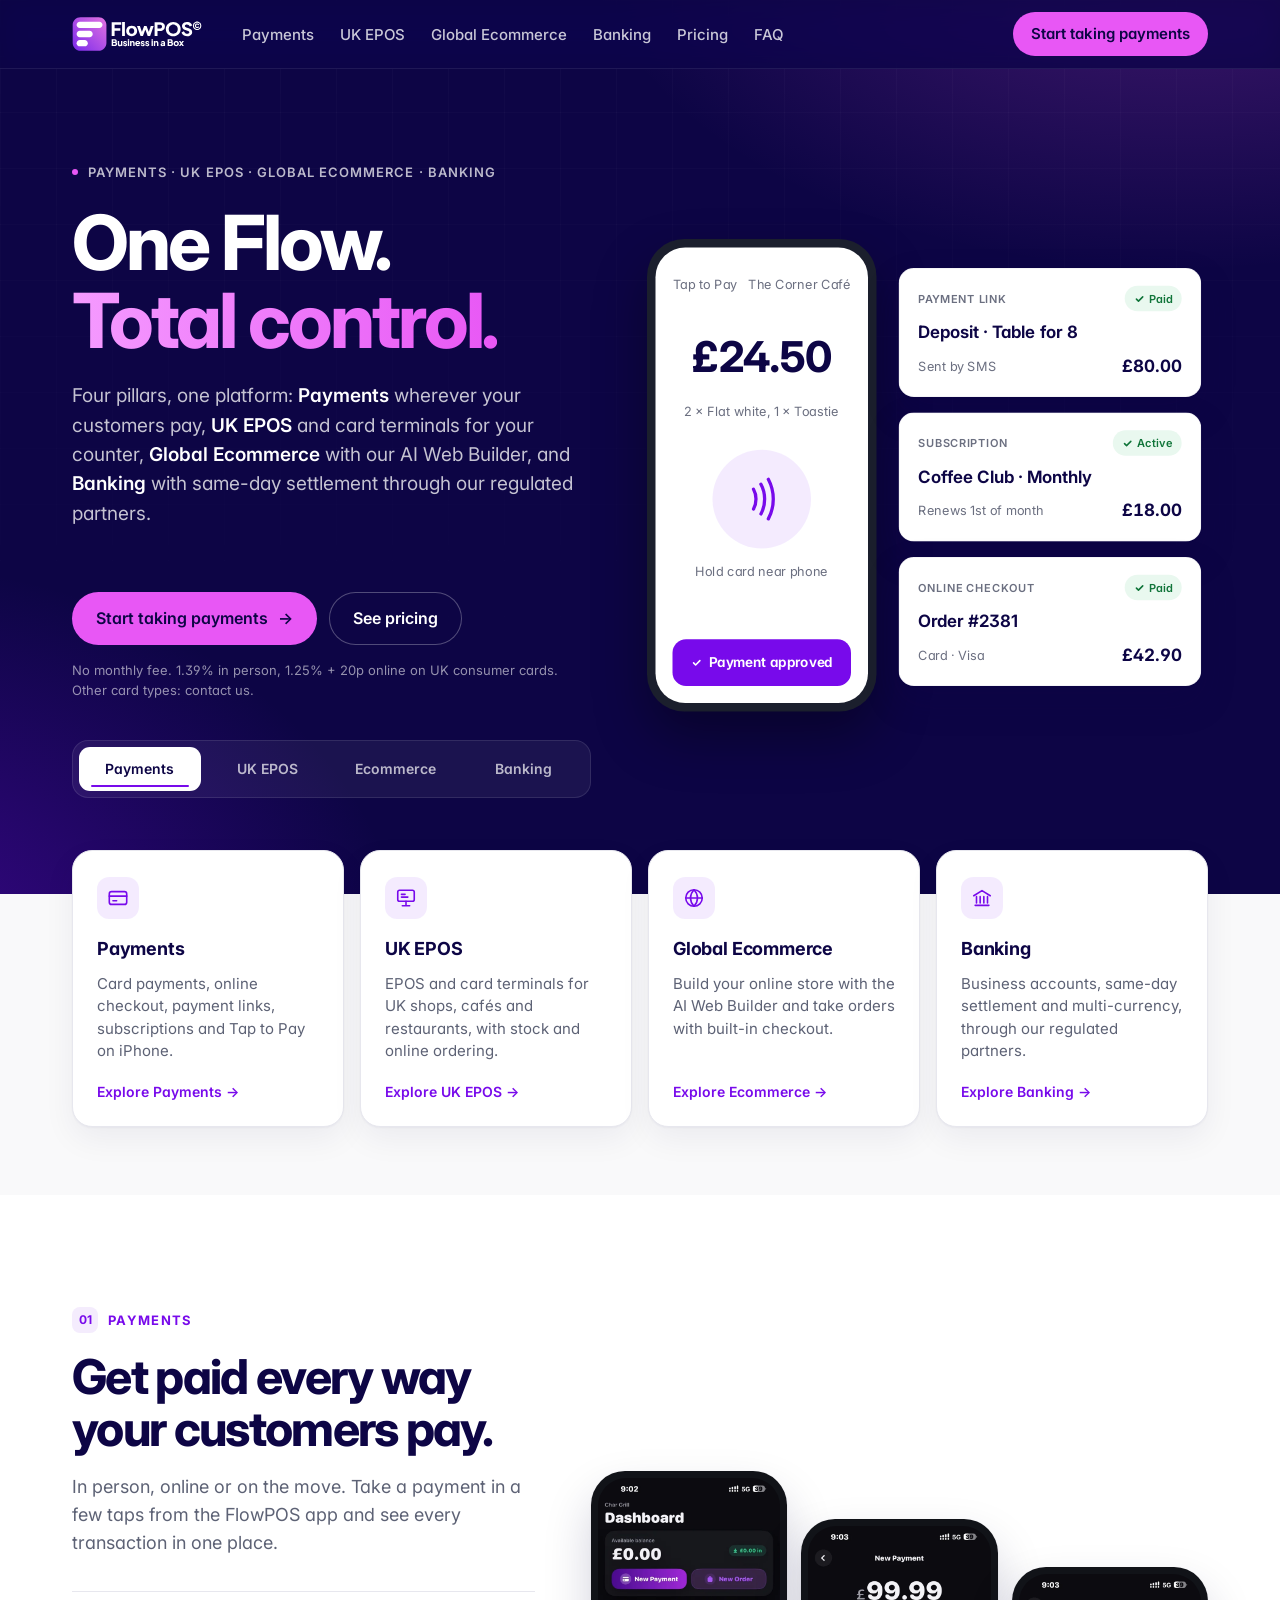
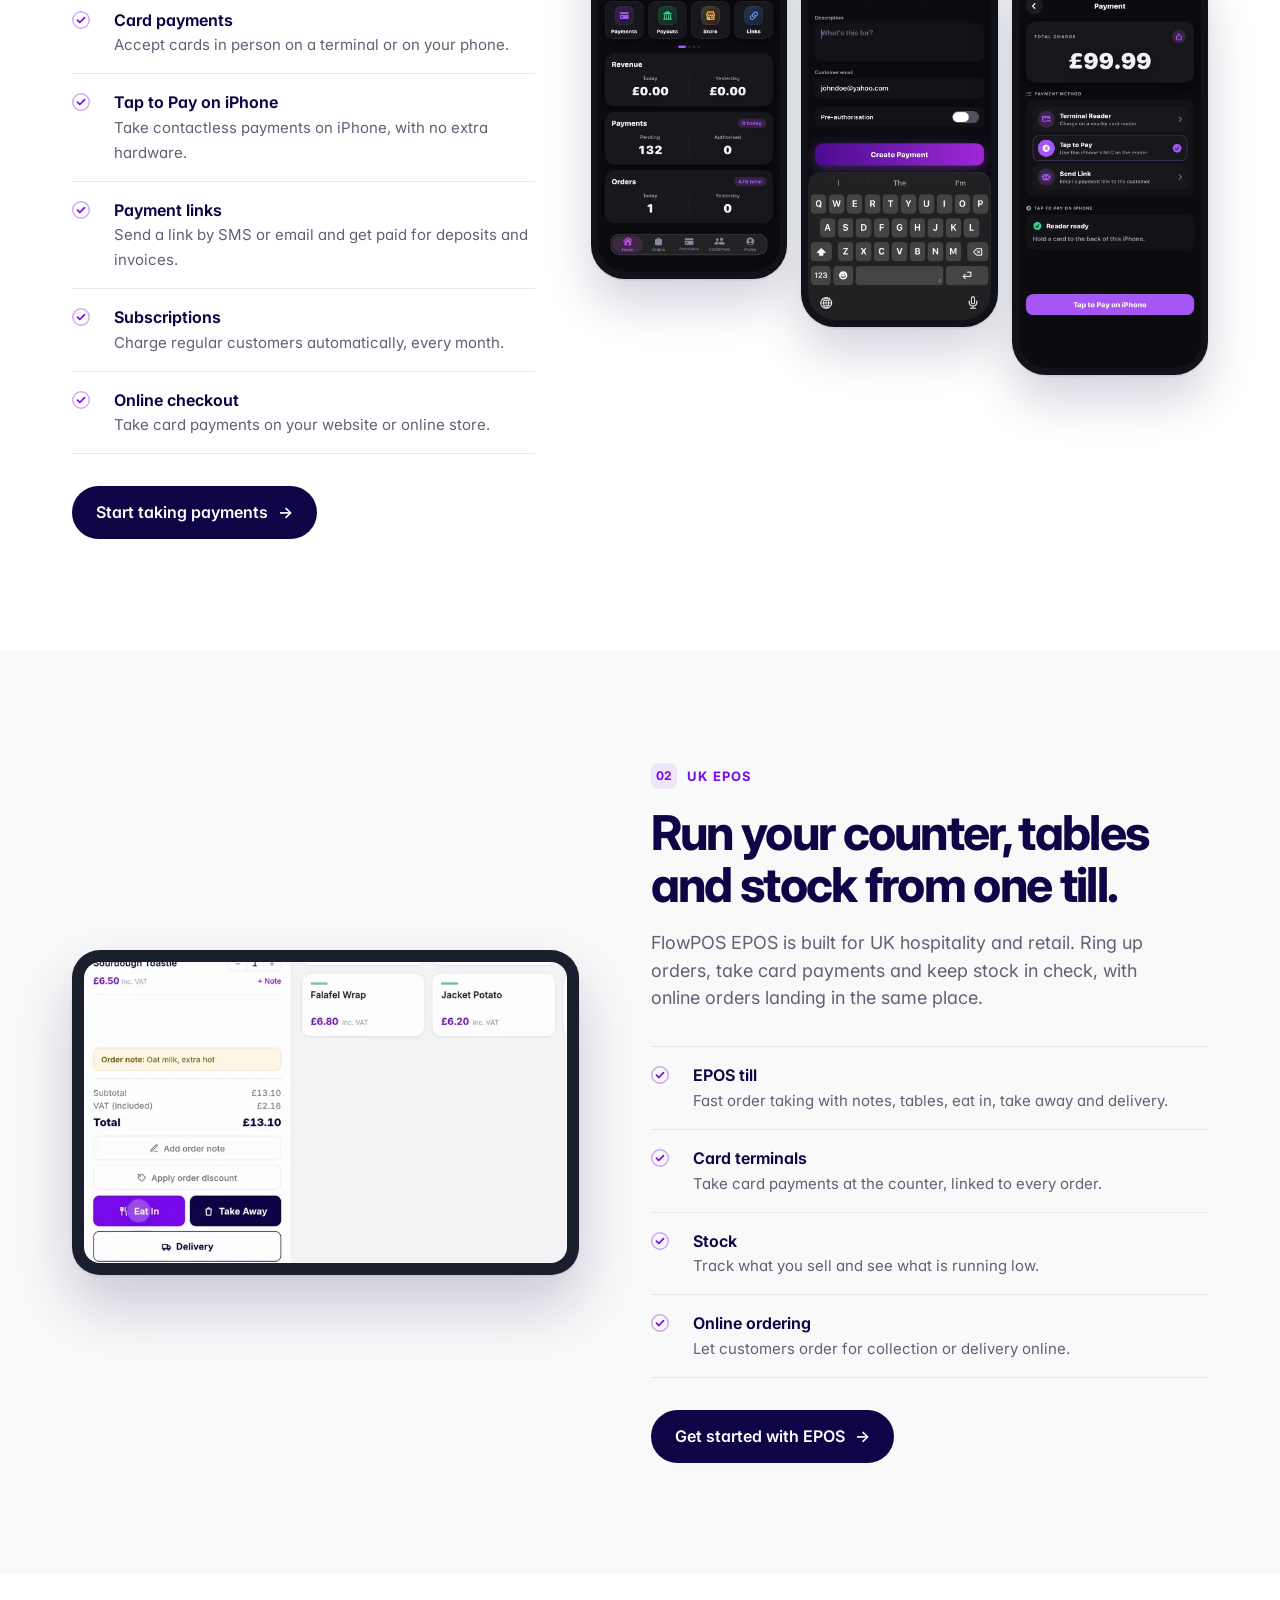
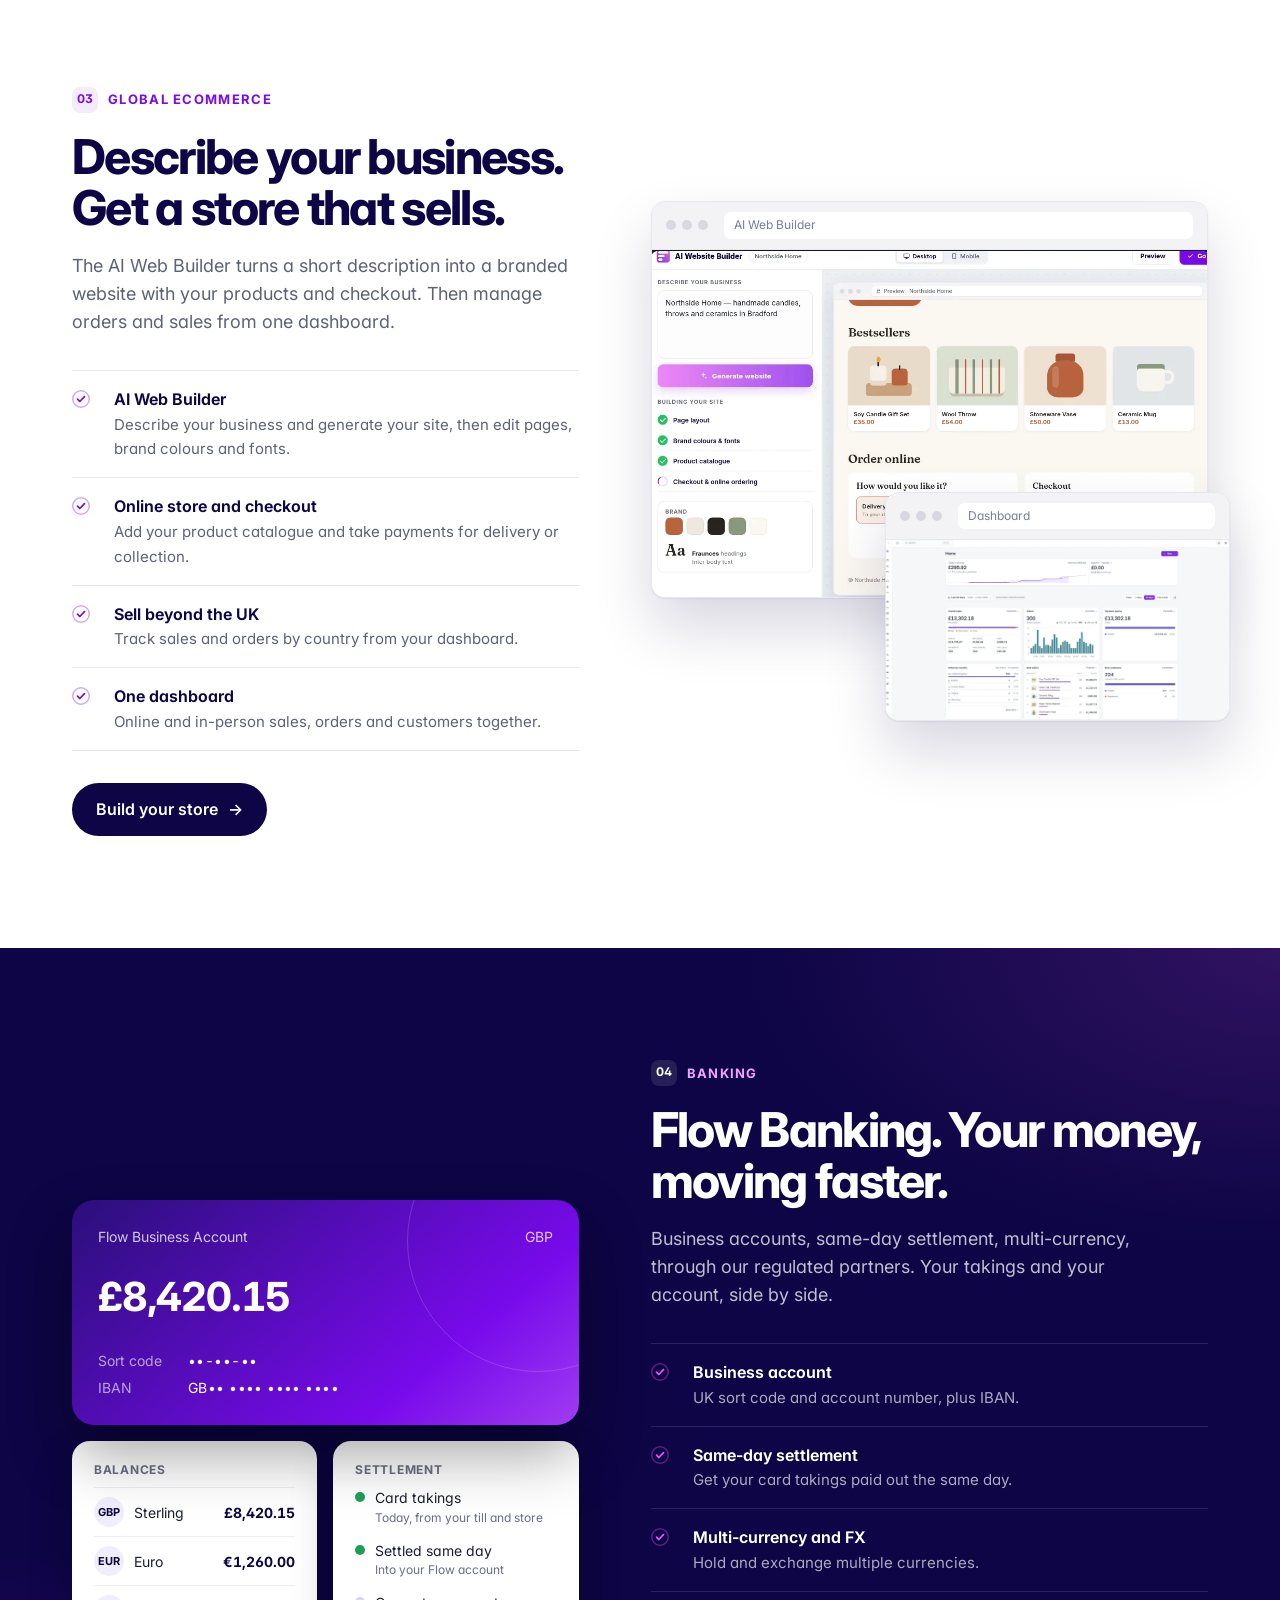
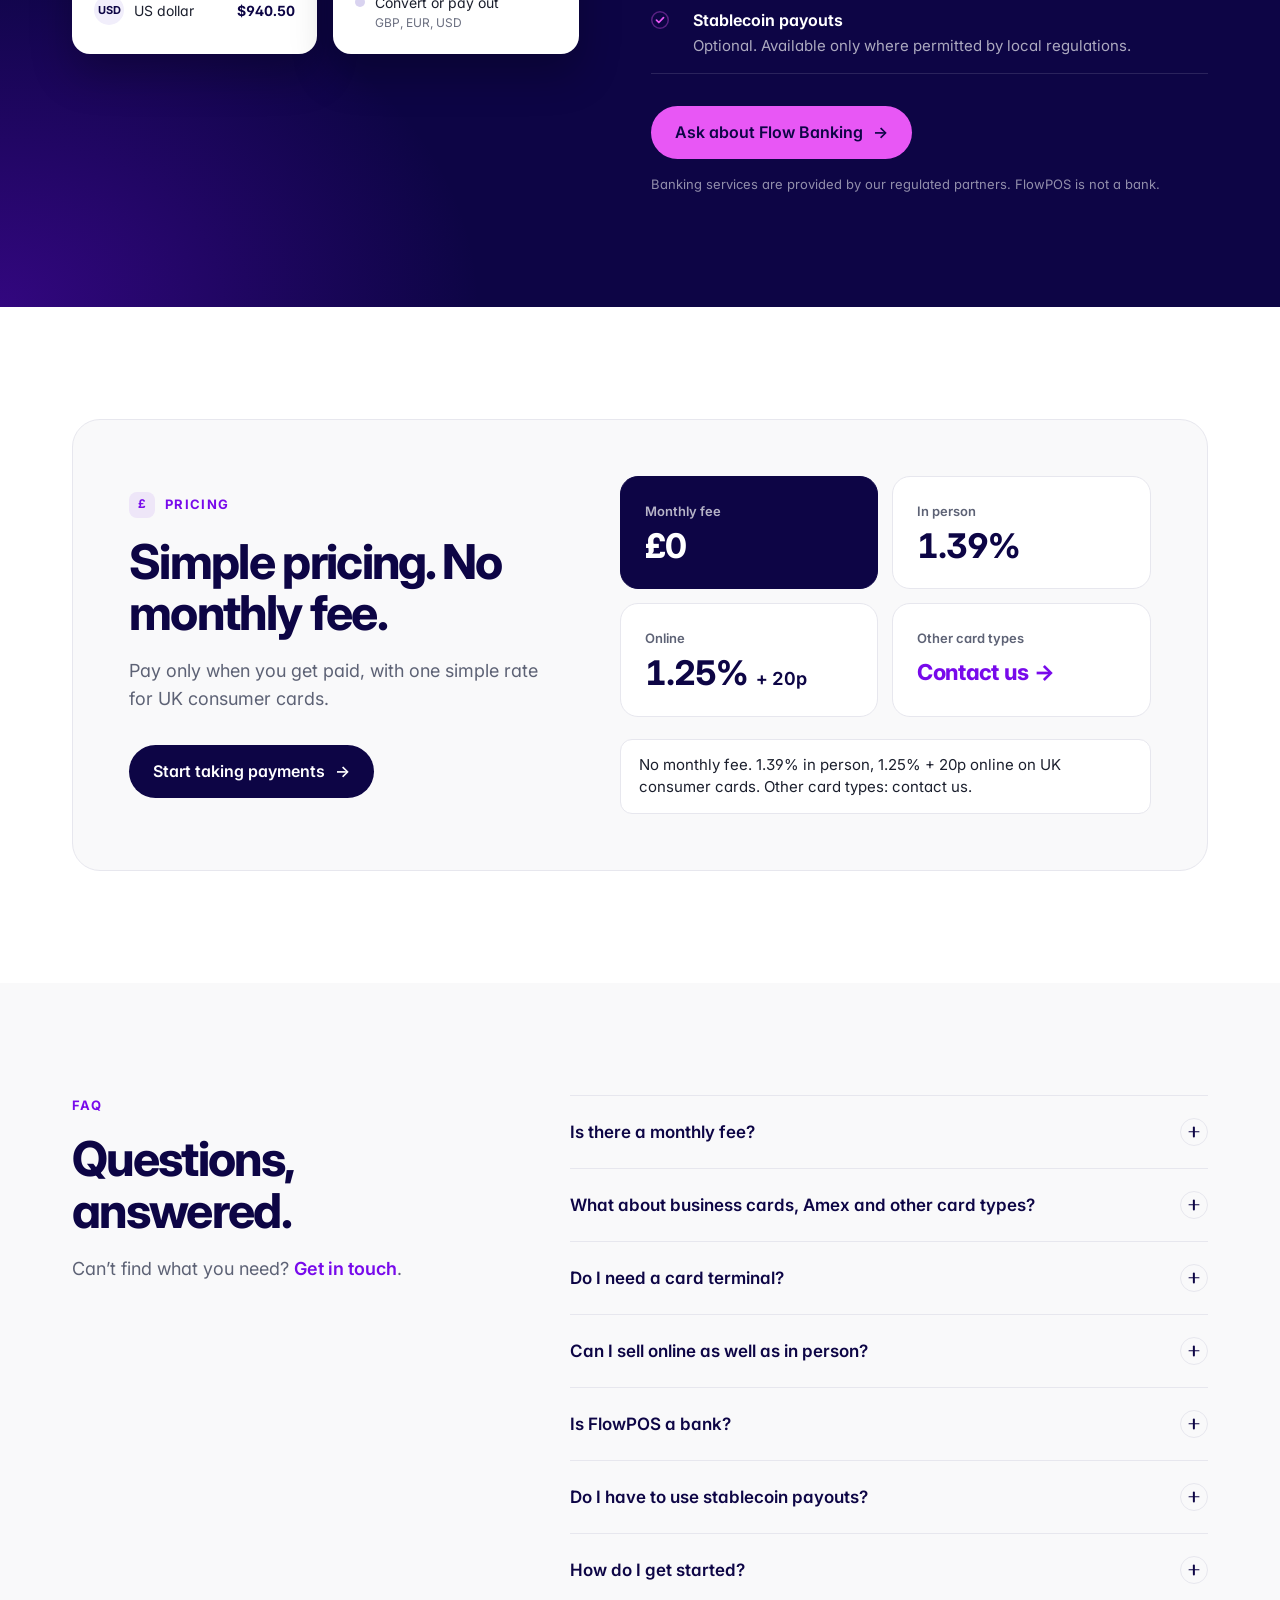
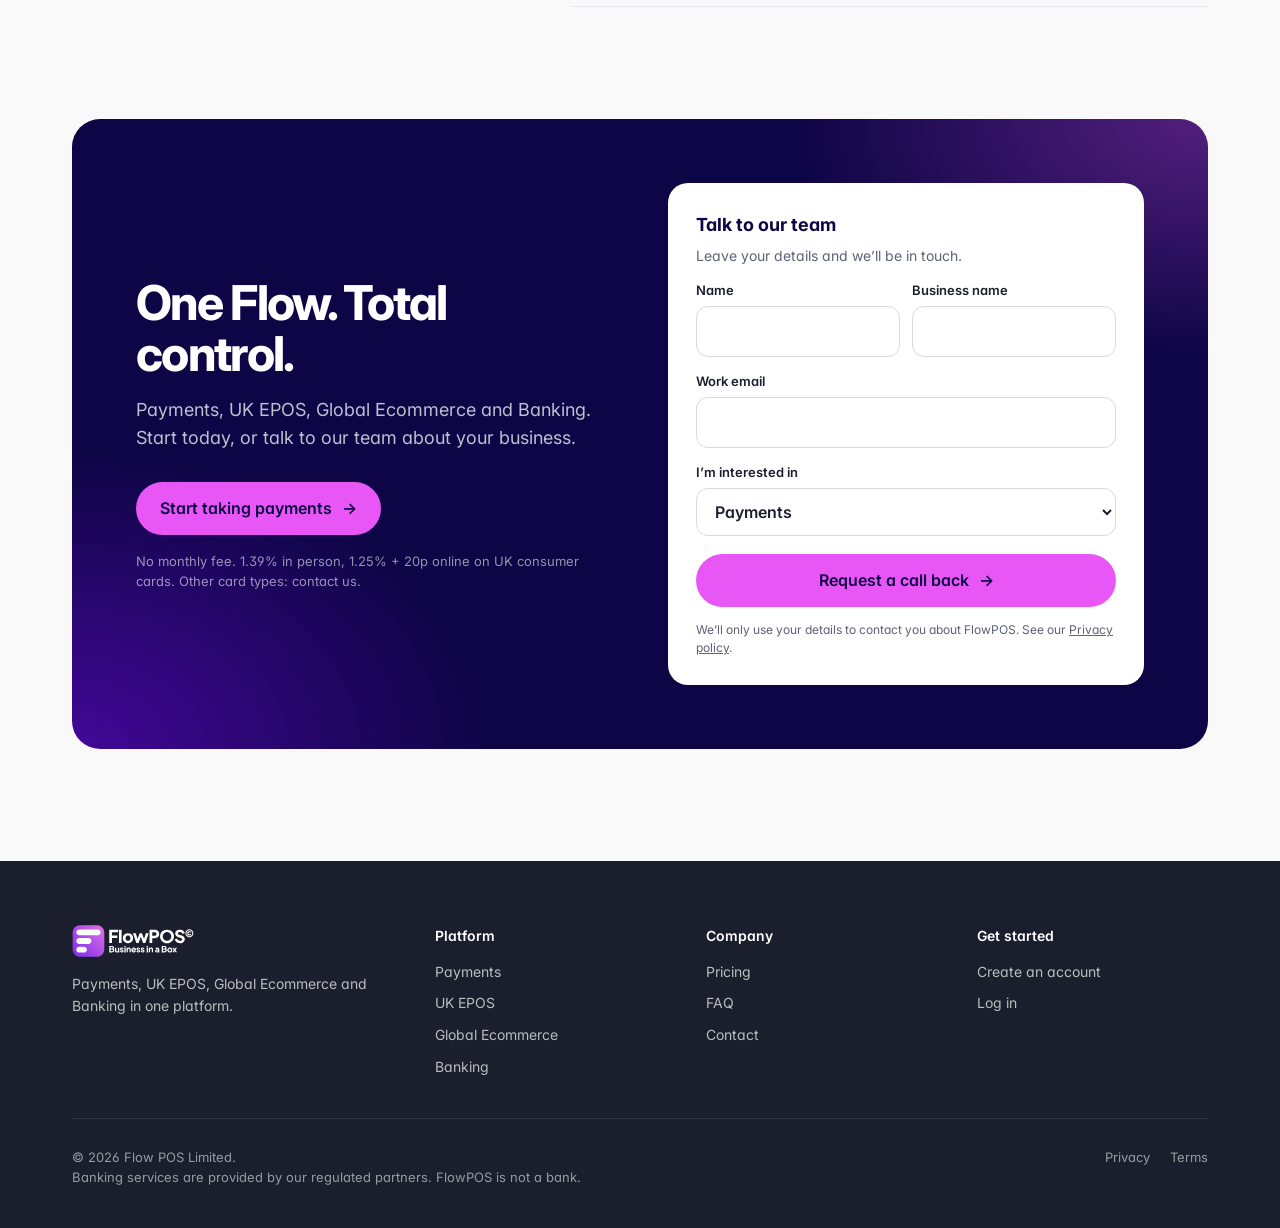
==== commit f883995e: "Use Flow POS Limited as company name in homepage footer Co-Authored-By: Claude Opus 5.5 <noreply@ant" ====
--- a/index.html
+++ b/index.html
@@ -260,7 +260,7 @@
     <label>I&rsquo;m interested in<select name="interest"><option>Payments</option><option>UK EPOS</option><option>Global Ecommerce</option><option>Banking</option><option>Everything</option></select></label>
     <button class="btn btn-pink" type="submit">Request a call back <span class="arr" aria-hidden="true">&rarr;</span></button>
     <p class="ok" role="status">Thanks. We&rsquo;ve got your details and will be in touch.</p>
-    <p class="legal">We&rsquo;ll only use your details to contact you about FlowPOS. See our <a href="#privacy" style="text-decoration:underline">Privacy policy</a>.</p>
+    <p class="legal">We&rsquo;ll only use your details to contact you about FlowPOS. See our <a href="/privacy-policy" style="text-decoration:underline">Privacy policy</a>.</p>
   </form>
 </div></div></section>
 </main>
@@ -273,9 +273,9 @@
     <div><h4>Get started</h4><ul><li><a href="https://app.flowpos.co.uk">Create an account</a></li><li><a href="https://app.flowpos.co.uk">Log in</a></li></ul></div>
   </div>
   <div class="bot">
-    <div>&copy; <span id="yr">2026</span> Tech1 Solutions Ltd.<br>Banking services are provided by our regulated partners. FlowPOS is not a bank.</div>
-    <!-- TODO: point Privacy and Terms at the real policy pages -->
-    <div class="links"><a href="#privacy" id="privacy">Privacy</a><a href="#terms" id="terms">Terms</a></div>
+    <div>&copy; <span id="yr">2026</span> Flow POS Limited.<br>Banking services are provided by our regulated partners. FlowPOS is not a bank.</div>
+    <!-- TODO: point Terms at the real terms page -->
+    <div class="links"><a href="/privacy-policy">Privacy</a><a href="#terms" id="terms">Terms</a></div>
   </div>
 </div></footer>
 <script src="assets/js/site.js"></script>
